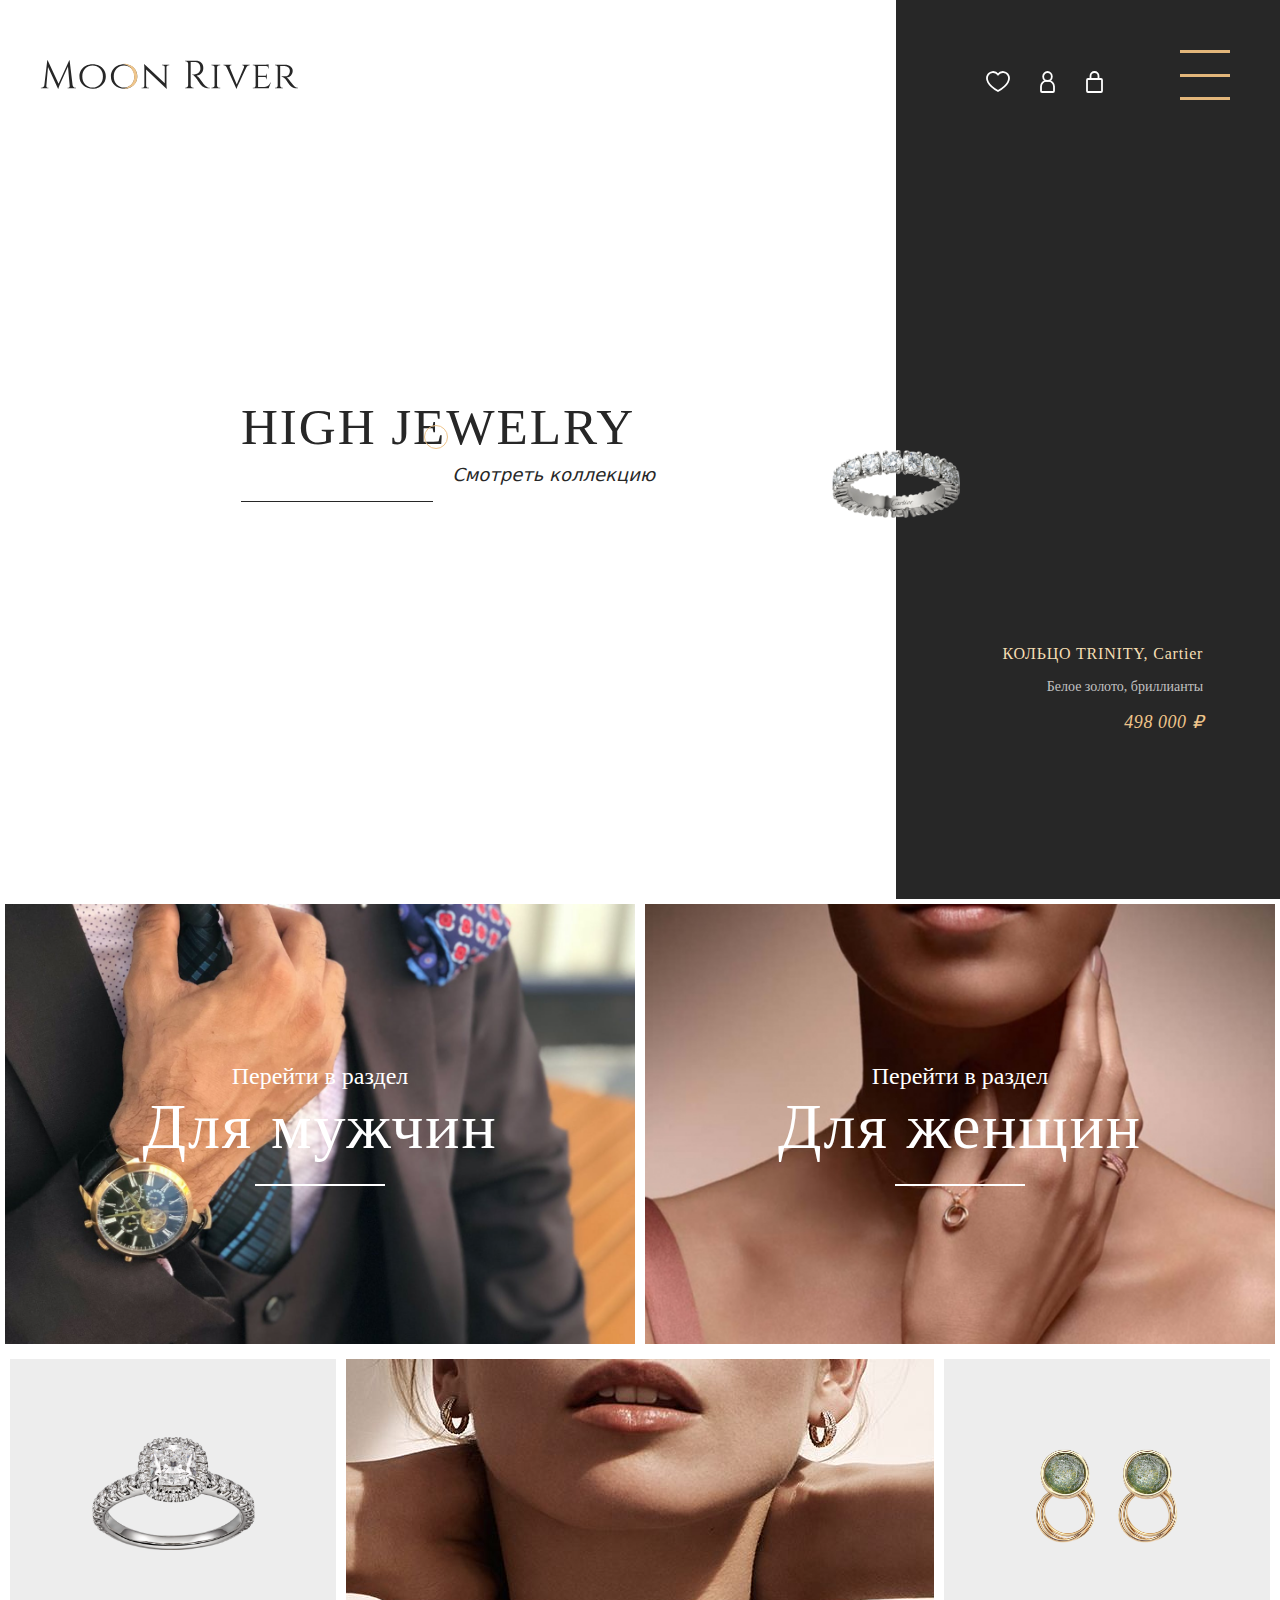
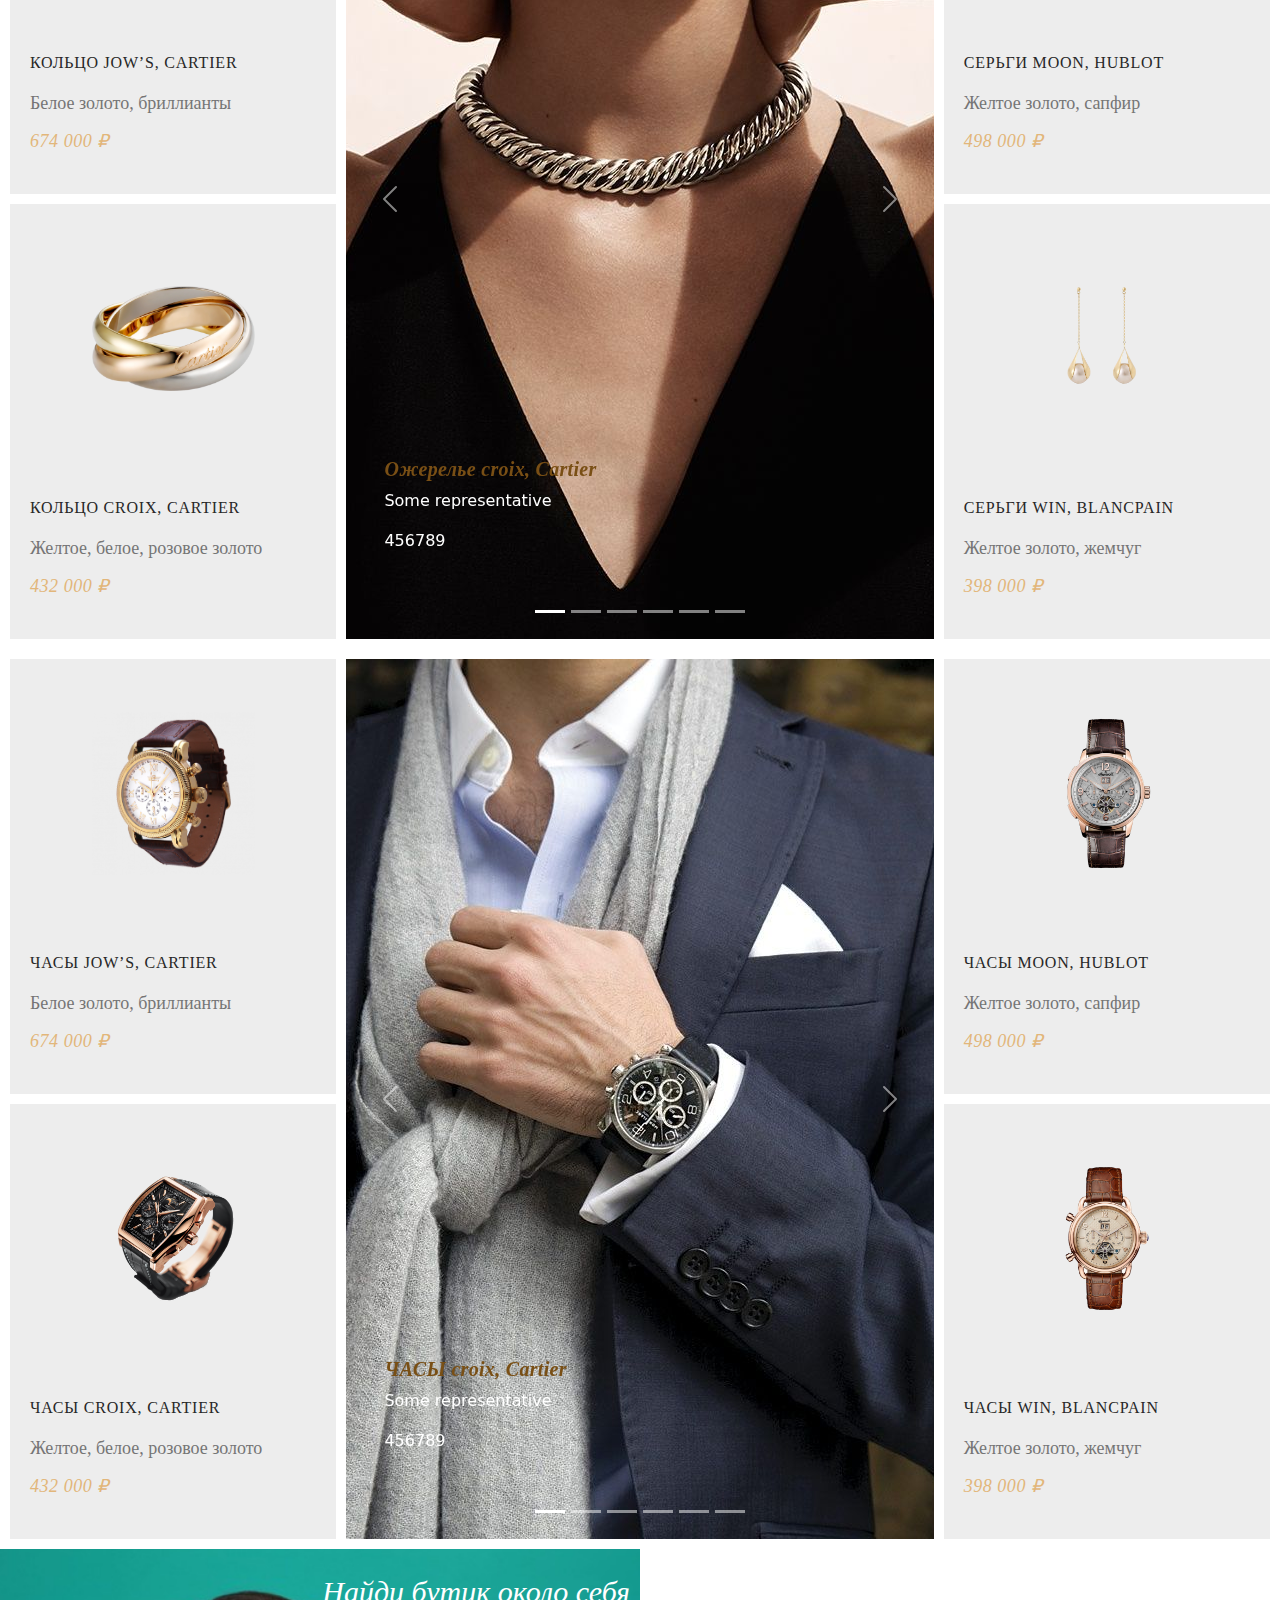
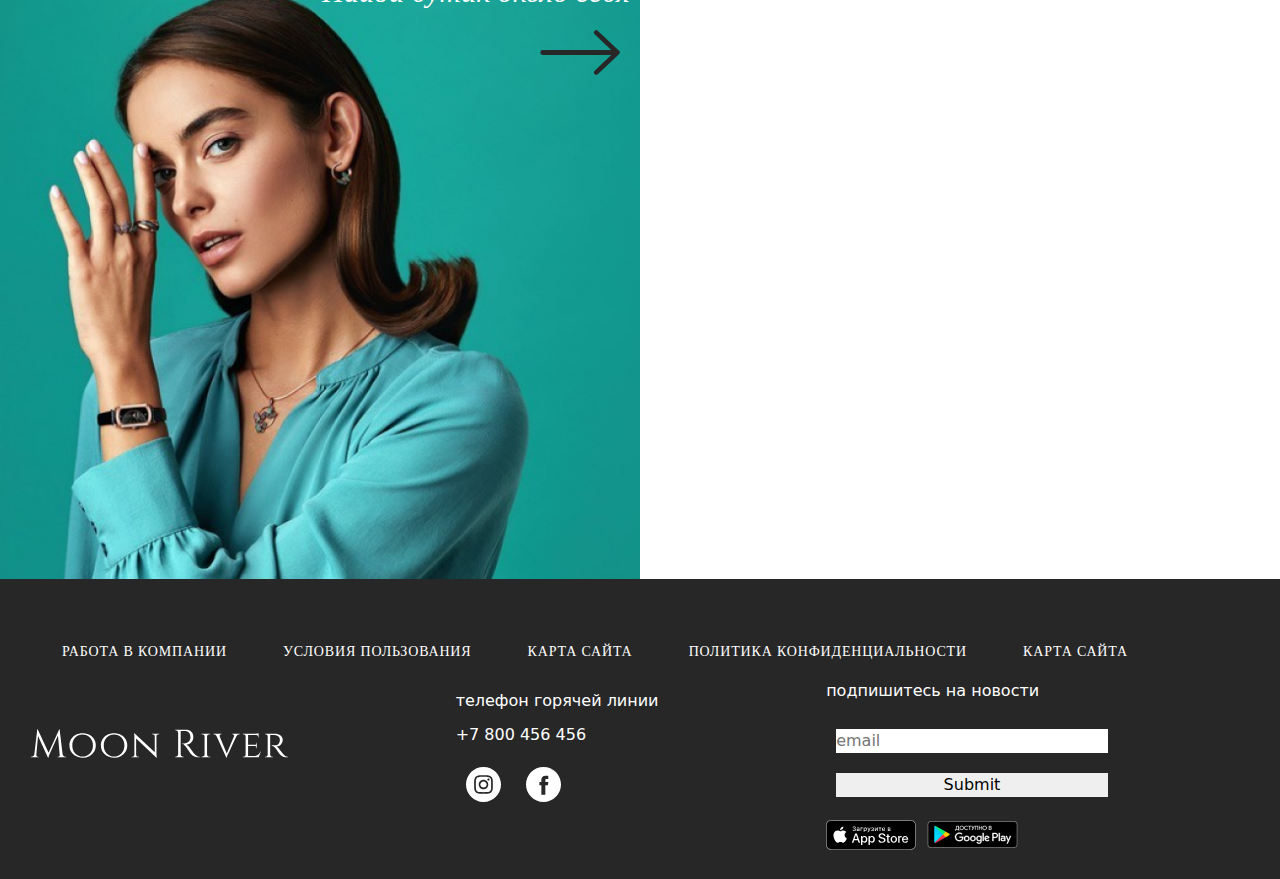
==== index.html @ ff5bde19 "добавил окно регистрации пользователя" ====
﻿<!DOCTYPE html>
<html lang="en">

<head>
    <meta charset="UTF-8">
    <meta http-equiv="X-UA-Compatible" content="IE=edge">
    <meta name="viewport" content="width=device-width, initial-scale=1.0">
    <link rel="stylesheet" href="bootstrap-5.3.2-dist/css/bootstrap.css">
    <link rel="stylesheet" href="css/style.css">
    <link rel="stylesheet" href="css/nav.css">
  
    <title>Главная страница</title>
</head>

<body>

    <!-- ВЫЕЗЖАЮЩИЙ НАВИГАЦИОННЫЙ БЛОК_____________________________________________________ -->
    <label>

        <!-- КНОПКА БУРГЕР МЕНЮ ___________________-->
        <input type="checkbox" id="bg-toggle">
        <div class="burger__button">
            <div class="line1"></div>
            <div class="line2"></div>
            <div class="line3"></div>
        </div>
            

        <!-- _____________________________________________ -->

         <nav class="nav__block">


             <!-- ЛЕВЫЙ НАВИГАЦИОННЫЙ БЛОК _____________________-->
            <div class="nav__left">

                <div class="nav__logo">
                    <svg xmlns="http://www.w3.org/2000/svg" width="258" height="29" viewBox="0 0 258 29" fill="none">
                        <path d="M35.4682 27.7381H36.0939V28.1275H27.6076V27.777H28.1942C28.6374 27.777 29.0155 27.6083 29.3283 27.2708C29.6412 26.9074 29.7715 26.518 29.7194 26.1027L27.9596 6.51646L19.747 24.7009C19.017 26.2844 18.5738 27.6083 18.4174 28.6726H18.0263L8.0148 7.0616L6.33319 26.1027C6.28104 26.518 6.4114 26.9074 6.72426 27.2708C7.03712 27.6083 7.40212 27.777 7.81927 27.777H8.44498V28.1275H0.858154V27.7381H1.48387C2.21388 27.7381 2.83959 27.5174 3.36103 27.0761C3.90853 26.6348 4.23442 26.0378 4.33871 25.285L7.27176 0.325195H7.66284L18.5738 23.8053L29.2501 0.325195H29.6021L32.6133 25.285C32.7437 26.3233 33.2651 27.0502 34.1776 27.4655C34.5687 27.6472 34.9989 27.7381 35.4682 27.7381ZM45.9841 5.77662C47.9916 4.73826 50.1947 4.21907 52.5932 4.21907C55.0181 4.21907 57.2341 4.73826 59.2417 5.77662C61.2492 6.78903 62.8395 8.22977 64.0128 10.0988C65.212 11.9679 65.8117 14.0836 65.8117 16.4458C65.8117 18.8081 65.212 20.9238 64.0128 22.7929C62.8395 24.6619 61.2492 26.1156 59.2417 27.154C57.2341 28.1664 55.1745 28.6726 53.0625 28.6726C50.9507 28.6726 49.0866 28.3741 47.4702 27.777C45.8537 27.18 44.4459 26.3493 43.2466 25.285C42.0734 24.2206 41.1348 22.9227 40.4308 21.3911C39.753 19.8595 39.4141 18.0683 39.4141 16.0175C39.4141 13.9408 40.0007 11.9679 41.1739 10.0988C42.3732 8.22977 43.9766 6.78903 45.9841 5.77662ZM45.2411 24.4283C47.2225 26.4791 49.6732 27.5045 52.5932 27.5045C55.5134 27.5045 57.9641 26.4791 59.9456 24.4283C61.927 22.3516 62.9177 19.6907 62.9177 16.4458C62.9177 13.201 61.927 10.5531 59.9456 8.50234C57.9641 6.4256 55.5134 5.38724 52.5932 5.38724C49.6732 5.38724 47.2225 6.4256 45.2411 8.50234C43.2857 10.5531 42.308 13.201 42.308 16.4458C42.308 19.6907 43.2857 22.3516 45.2411 24.4283ZM77.4429 5.77662C79.4504 4.73826 81.6534 4.21907 84.052 4.21907C86.4767 4.21907 88.6928 4.73826 90.7003 5.77662C92.7078 6.78903 94.2982 8.22977 95.4714 10.0988C96.6707 11.9679 97.2703 14.0836 97.2703 16.4458C97.2703 18.8081 96.6707 20.9238 95.4714 22.7929C94.2982 24.6619 92.7078 26.1156 90.7003 27.154C88.6928 28.1664 86.6331 28.6726 84.5213 28.6726C82.4095 28.6726 80.5454 28.3741 78.929 27.777C77.3125 27.18 75.9047 26.3493 74.7048 25.285C73.5321 24.2206 72.5936 22.9227 71.8896 21.3911C71.2112 19.8595 70.8723 18.0683 70.8723 16.0175C70.8723 13.9408 71.4589 11.9679 72.6327 10.0988C73.8314 8.22977 75.4354 6.78903 77.4429 5.77662ZM76.6998 24.4283C78.6813 26.4791 81.132 27.5045 84.052 27.5045C86.972 27.5045 89.4228 26.4791 91.4042 24.4283C93.3857 22.3516 94.3764 19.6907 94.3764 16.4458C94.3764 13.201 93.3857 10.5531 91.4042 8.50234C89.4228 6.4256 86.972 5.38724 84.052 5.38724C81.132 5.38724 78.6813 6.4256 76.6998 8.50234C74.7445 10.5531 73.7668 13.201 73.7668 16.4458C73.7668 19.6907 74.7445 22.3516 76.6998 24.4283ZM128.616 5.1536C128.042 5.1536 127.547 5.3483 127.13 5.73769C126.713 6.10111 126.491 6.5554 126.465 7.10054V23.6885C126.465 25.1941 126.556 26.6218 126.739 27.9717L126.817 28.6726H126.465L106.129 9.47581V25.7133C106.129 26.2844 106.338 26.7646 106.755 27.154C107.172 27.5434 107.68 27.7381 108.28 27.7381H108.945V28.1275H101.554V27.7381H102.218C102.818 27.7381 103.327 27.5434 103.744 27.154C104.161 26.7646 104.369 26.2844 104.369 25.7133V9.04748C104.369 7.46397 104.278 6.0492 104.096 4.80315L104.017 4.18013L104.448 4.21907L124.744 23.2601V7.10054C124.692 6.5554 124.458 6.10111 124.04 5.73769C123.623 5.3483 123.128 5.1536 122.554 5.1536H121.889V4.76422H129.281V5.1536H128.616ZM153.187 2.07744H150.684V25.285C150.684 25.9599 150.919 26.544 151.388 27.0372C151.883 27.5045 152.483 27.7381 153.187 27.7381H153.656L153.695 28.1275H145.131V27.7381H145.639C146.317 27.7381 146.891 27.5045 147.36 27.0372C147.855 26.5699 148.116 25.9988 148.142 25.3239V3.71287C148.116 3.03793 147.855 2.46683 147.36 1.99956C146.891 1.50634 146.317 1.25973 145.639 1.25973H145.131V0.870339H155.69C158.062 0.870339 159.926 1.5323 161.282 2.85622C162.638 4.15418 163.316 5.8545 163.316 7.95719C163.316 10.0339 162.664 11.8381 161.36 13.3697C160.083 14.8753 158.518 15.6281 156.667 15.6281C157.058 15.8098 157.515 16.1733 158.036 16.7184C158.584 17.2376 159.066 17.7827 159.483 18.3538C161.725 21.5468 163.185 23.5197 163.863 24.2725C164.541 24.9994 165.023 25.5056 165.31 25.7912C165.597 26.0507 165.91 26.3103 166.249 26.5699C166.588 26.8295 166.927 27.0372 167.265 27.193C168.022 27.5564 168.83 27.7381 169.69 27.7381V28.1275H167.539C166.418 28.1275 165.375 27.9328 164.411 27.5434C163.446 27.1281 162.716 26.7127 162.221 26.2974C161.751 25.8561 161.334 25.4407 160.969 25.0513C160.63 24.636 159.666 23.2861 158.075 21.0017C156.485 18.7173 155.559 17.4193 155.299 17.1078C155.038 16.7703 154.764 16.4458 154.477 16.1343C153.643 15.2517 152.809 14.8104 151.974 14.8104V14.421C152.183 14.447 152.457 14.46 152.796 14.46C153.135 14.46 153.552 14.447 154.047 14.421C157.28 14.3432 159.314 12.9933 160.148 10.3714C160.304 9.85222 160.383 9.37197 160.383 8.93067C160.383 8.4634 160.383 8.16487 160.383 8.03507C160.33 6.29581 159.874 4.89401 159.014 3.82969C158.153 2.76536 156.993 2.19426 155.533 2.11638C154.908 2.09042 154.125 2.07744 153.187 2.07744ZM171.938 27.7381C172.642 27.7381 173.255 27.5304 173.776 27.1151C174.298 26.6997 174.558 26.2065 174.558 25.6354V7.2563C174.558 6.6852 174.298 6.19197 173.776 5.77662C173.255 5.36128 172.629 5.1536 171.899 5.1536H171.391V4.76422H180.229V5.1536H179.721C179.017 5.1536 178.404 5.3483 177.883 5.73769C177.387 6.12707 177.113 6.60732 177.061 7.17842V25.6743C177.087 26.2454 177.361 26.7387 177.883 27.154C178.404 27.5434 179.017 27.7381 179.721 27.7381H180.229L180.268 28.1275H171.391V27.7381H171.938ZM209.713 5.1536H209.4C208.827 5.1536 208.266 5.3483 207.719 5.73769C207.171 6.10111 206.702 6.65924 206.311 7.41205C200.627 19.5609 197.668 25.9209 197.434 26.4921C196.99 27.5823 196.756 28.3092 196.73 28.6726H196.378L186.718 7.45099C185.962 5.9194 184.958 5.1536 183.707 5.1536H183.394V4.76422H191.411V5.1536H191.098C190.603 5.1536 190.225 5.33532 189.964 5.69875C189.729 6.03622 189.612 6.34773 189.612 6.63328C189.612 6.91883 189.651 7.21736 189.729 7.52887L196.73 24.5062L203.925 7.60675C204.056 7.26928 204.121 6.95777 204.121 6.67222C204.121 6.36071 203.991 6.03622 203.73 5.69875C203.469 5.33532 203.078 5.1536 202.557 5.1536H202.283V4.76422H209.713V5.1536ZM213.354 27.7381C213.98 27.7381 214.501 27.5434 214.918 27.154C215.362 26.7387 215.596 26.2454 215.622 25.6743V7.17842C215.622 6.60732 215.401 6.12707 214.957 5.73769C214.514 5.3483 213.98 5.1536 213.354 5.1536H212.807V4.76422H224.226C225.295 4.76422 226.233 4.68634 227.042 4.53058C227.85 4.37483 228.371 4.24503 228.606 4.1412V8.58022L228.176 8.54128V7.95719C228.176 7.41205 227.993 6.94479 227.628 6.5554C227.263 6.16601 226.794 5.97132 226.22 5.97132H218.086V15.8618H224.773C225.295 15.8618 225.686 15.706 225.947 15.3945C226.233 15.083 226.377 14.6936 226.377 14.2263V13.7201H226.807V19.1716H226.377V18.6654C226.377 17.9385 226.103 17.4453 225.556 17.1857C225.347 17.1078 225.125 17.0559 224.891 17.0299H218.086V26.9204H224.226C225.425 26.9204 226.429 26.7127 227.237 26.2974C228.071 25.882 228.697 25.3888 229.114 24.8177C229.558 24.2466 230.001 23.4938 230.444 22.5592H230.835L228.684 28.1275H212.807V27.7381H213.354ZM242.259 5.97132H240.187V25.6354C240.213 26.4401 240.578 27.0502 241.282 27.4655C241.621 27.6472 241.999 27.7381 242.416 27.7381H242.924L242.963 28.1275H234.946V27.7381H235.494C236.093 27.7381 236.602 27.5434 237.019 27.154C237.462 26.7387 237.684 26.2454 237.684 25.6743V7.17842C237.684 6.60732 237.462 6.12707 237.019 5.73769C236.602 5.3483 236.093 5.1536 235.494 5.1536H234.946V4.76422H244.762C247.213 4.76422 249.142 5.32234 250.55 6.43858C251.984 7.55483 252.701 9.02152 252.701 10.8387C252.701 12.6558 252.127 14.1744 250.98 15.3945C249.833 16.6146 248.373 17.3155 246.6 17.4972C247.434 17.8606 248.438 18.873 249.611 20.5344C249.585 20.5344 250.029 21.1055 250.941 22.2477C251.88 23.3899 252.623 24.2855 253.17 24.9345C253.744 25.5575 254.213 26.0378 254.578 26.3752C255.543 27.2838 256.651 27.7381 257.902 27.7381V28.1275H256.69C254.63 28.1275 253.014 27.7251 251.841 26.9204C250.954 26.3233 250.146 25.5835 249.416 24.7009C249.26 24.4932 248.595 23.5846 247.421 21.9752C246.274 20.3397 245.662 19.4701 245.583 19.3663C244.176 17.627 242.859 16.7574 241.634 16.7574V16.368C244.684 16.368 246.522 16.2122 247.148 15.9007C248.008 15.4594 248.595 14.9921 248.908 14.4989C249.559 13.4605 249.885 12.3183 249.885 11.0723C249.885 9.48879 249.416 8.26871 248.477 7.41205C247.539 6.5554 246.274 6.08813 244.684 6.01026C243.98 5.9843 243.172 5.97132 242.259 5.97132Z" fill="white"/>
                    </svg>
                    <img src="img/icon/Vector (1).svg" alt="">
                </div>

                <!-- ВЕРХНЯЯ НАВИГАЦИОННАЯ ПАНЕЛЬ В ЛЕВОМ БЛОКЕ-->
                <div class="nav__menu">
                    <ul class="nav__list">
                        <li><a href="2.html" target="_blank" class="nav__link">
                          <span class="l1">ю</span>
                          <span class="l2">в</span>
                          <span class="l3">е</span>
                          <span class="l4">л</span>
                          <span class="l5">и</span>
                          <span class="l6">р</span>
                          <span class="l7">н</span>
                          <span class="l8">ы</span>
                          <span class="l9">е</span>
                          <span class="l10"> </span>
                          <span class="l11">и</span>
                          <span class="l12">з</span>
                          <span class="l13">д</span>
                          <span class="l14">е</span>
                          <span class="l15">л</span>
                          <span class="l16">и</span>
                          <span class="l17">я</span>
                          </a></li>
                        <li><a href="3.html" target="_blank" class="nav__link">
                          <span class="l1">ч</span>
                          <span class="l2">а</span>
                          <span class="l3">с</span>
                          <span class="l4">ы</span>
                        </a></li>
                        <li><a href="4.html" target="_blank" class="nav__link">
                          <span class="l1">a</span>
                          <span class="l2">р</span>
                          <span class="l3">о</span>
                          <span class="l4">м</span>
                          <span class="l5">а</span>
                          <span class="l6">т</span>
                          <span class="l7">ы</span>
                          </a></li>
                        <li><a href="5.html" target="_blank" class="nav__link">
                          <span class="l1">С</span>
                          <span class="l2">в</span>
                          <span class="l3">а</span>
                          <span class="l4">д</span>
                          <span class="l5">е</span>
                          <span class="l6">б</span>
                          <span class="l7">н</span>
                          <span class="l8">ы</span>
                          <span class="l9">е</span>
                          <span class="l10"> </span>
                          <span class="l11">у</span>
                          <span class="l12">к</span>
                          <span class="l13">р</span>
                          <span class="l14">а</span>
                          <span class="l15">ш</span>
                          <span class="l16">е</span>
                          <span class="l17">н</span>
                          <span class="l18">и</span>
                          <span class="l19">я</span>
                          </a></li>
                        <li><a href="6.html" target="_blank" class="nav__link">
                          <span class="l1">и</span>
                          <span class="l2">з</span>
                          <span class="l3">д</span>
                          <span class="l4">е</span>
                          <span class="l5">л</span>
                          <span class="l6">и</span>
                          <span class="l7">я</span>
                          <span class="l8"> </span>
                          <span class="l9">и</span>
                          <span class="l10">з</span>
                          <span class="l11"> </span>
                          <span class="l12">к</span>
                          <span class="l13">о</span>
                          <span class="l14">ж</span>
                          <span class="l15">и</span>
                          
                          </a></li>
                    </ul>
                </div>


                <!-- НИЖНЯЯ НАВИГАЦИОННАЯ ПАНЕЛЬ В ЛЕВОМ БЛОКЕ-->
                


                <div class="kiss__block">
                    <div class="container-fluid text-center ">
                        <div class="row">
                            <div class="col-8">
                                <div class="img-kiss">
                           
                                    <div class="kiss__block2">
        
                                        <p class="p">Новая коллекция by Mercury</p>
        
                                        <p class="kiss-title">JUSTE UN CLOU</p>
        
                                        <div class="lin2">
                                            <a href="2.html">Cмотреть коллекцию</a>
                                            <img src="img/icon/Line (1).svg" alt="" class="linya">
                                        </div>
            
            
                                    </div>
                                </div>

                            </div>
                            <div class="col-4">
                                <div class="right__text">
                                    <div class="centr__text">
                                        <p>телефон горячей линии <br> +7 800 456 456</p>
                                        <a href="http://www.facebook.com" target="_blank"><img src="img/icon/Instagram.svg" alt=""></a>
                                       <a href="http://www.facebook.com" target="_blank"><img src="img/icon/Facebook.svg" alt=""></a>
                                   </div>
                                    <p>подпишитесь на новости</p>
                                    <img src="img/icon/apple-store-badge 1.svg" alt="">
                                    <img src="img/icon/ru_badge_web_generic 1.png" alt="">
                                </div>

                            </div>
                        </div>
                    </div>
                 
                  
                   
                    
                  


                </div>

                    
                        
    
                        

            </div>
            <div class="nav__right">
                <p>HIGH JEWELRY</p>
                <div class="collection__line"></div>
            </div>
         </nav>
    </label>



    <!-- Общий блок  ____________________________________________________________________-->
    <div class="wrapper">
        
        <!-- ПЕРВЫЙ БЛОК__________________________________________________ -->
        <header class="header">

            <!-- логотип в верхнем левом углу______________________________________ -->
            <div class="header__logo">
                <svg xmlns="http://www.w3.org/2000/svg"  viewBox="0 0 258 29" fill="none">
                    <path
                        d="M35.4682 27.7381H36.0939V28.1275H27.6076V27.777H28.1942C28.6374 27.777 29.0155 27.6083 29.3283 27.2708C29.6412 26.9074 29.7715 26.518 29.7194 26.1027L27.9596 6.51646L19.747 24.7009C19.017 26.2844 18.5738 27.6083 18.4174 28.6726H18.0263L8.0148 7.0616L6.33319 26.1027C6.28104 26.518 6.4114 26.9074 6.72426 27.2708C7.03712 27.6083 7.40212 27.777 7.81927 27.777H8.44498V28.1275H0.858154V27.7381H1.48387C2.21388 27.7381 2.83959 27.5174 3.36103 27.0761C3.90853 26.6348 4.23442 26.0378 4.33871 25.285L7.27176 0.325195H7.66284L18.5738 23.8053L29.2501 0.325195H29.6021L32.6133 25.285C32.7437 26.3233 33.2651 27.0502 34.1776 27.4655C34.5687 27.6472 34.9989 27.7381 35.4682 27.7381ZM45.9841 5.77662C47.9916 4.73826 50.1947 4.21907 52.5932 4.21907C55.0181 4.21907 57.2341 4.73826 59.2417 5.77662C61.2492 6.78903 62.8395 8.22977 64.0128 10.0988C65.212 11.9679 65.8117 14.0836 65.8117 16.4458C65.8117 18.8081 65.212 20.9238 64.0128 22.7929C62.8395 24.6619 61.2492 26.1156 59.2417 27.154C57.2341 28.1664 55.1745 28.6726 53.0625 28.6726C50.9507 28.6726 49.0866 28.3741 47.4702 27.777C45.8537 27.18 44.4459 26.3493 43.2466 25.285C42.0734 24.2206 41.1348 22.9227 40.4308 21.3911C39.753 19.8595 39.4141 18.0683 39.4141 16.0175C39.4141 13.9408 40.0007 11.9679 41.1739 10.0988C42.3732 8.22977 43.9766 6.78903 45.9841 5.77662ZM45.2411 24.4283C47.2225 26.4791 49.6732 27.5045 52.5932 27.5045C55.5134 27.5045 57.9641 26.4791 59.9456 24.4283C61.927 22.3516 62.9177 19.6907 62.9177 16.4458C62.9177 13.201 61.927 10.5531 59.9456 8.50234C57.9641 6.4256 55.5134 5.38724 52.5932 5.38724C49.6732 5.38724 47.2225 6.4256 45.2411 8.50234C43.2857 10.5531 42.308 13.201 42.308 16.4458C42.308 19.6907 43.2857 22.3516 45.2411 24.4283ZM77.4429 5.77662C79.4504 4.73826 81.6534 4.21907 84.052 4.21907C86.4767 4.21907 88.6928 4.73826 90.7003 5.77662C92.7078 6.78903 94.2982 8.22977 95.4714 10.0988C96.6707 11.9679 97.2703 14.0836 97.2703 16.4458C97.2703 18.8081 96.6707 20.9238 95.4714 22.7929C94.2982 24.6619 92.7078 26.1156 90.7003 27.154C88.6928 28.1664 86.6331 28.6726 84.5213 28.6726C82.4095 28.6726 80.5454 28.3741 78.929 27.777C77.3125 27.18 75.9047 26.3493 74.7048 25.285C73.5321 24.2206 72.5936 22.9227 71.8896 21.3911C71.2112 19.8595 70.8723 18.0683 70.8723 16.0175C70.8723 13.9408 71.4589 11.9679 72.6327 10.0988C73.8314 8.22977 75.4354 6.78903 77.4429 5.77662ZM76.6998 24.4283C78.6813 26.4791 81.132 27.5045 84.052 27.5045C86.972 27.5045 89.4228 26.4791 91.4042 24.4283C93.3857 22.3516 94.3764 19.6907 94.3764 16.4458C94.3764 13.201 93.3857 10.5531 91.4042 8.50234C89.4228 6.4256 86.972 5.38724 84.052 5.38724C81.132 5.38724 78.6813 6.4256 76.6998 8.50234C74.7445 10.5531 73.7668 13.201 73.7668 16.4458C73.7668 19.6907 74.7445 22.3516 76.6998 24.4283ZM128.616 5.1536C128.042 5.1536 127.547 5.3483 127.13 5.73769C126.713 6.10111 126.491 6.5554 126.465 7.10054V23.6885C126.465 25.1941 126.556 26.6218 126.739 27.9717L126.817 28.6726H126.465L106.129 9.47581V25.7133C106.129 26.2844 106.338 26.7646 106.755 27.154C107.172 27.5434 107.68 27.7381 108.28 27.7381H108.945V28.1275H101.554V27.7381H102.218C102.818 27.7381 103.327 27.5434 103.744 27.154C104.161 26.7646 104.369 26.2844 104.369 25.7133V9.04748C104.369 7.46397 104.278 6.0492 104.096 4.80315L104.017 4.18013L104.448 4.21907L124.744 23.2601V7.10054C124.692 6.5554 124.458 6.10111 124.04 5.73769C123.623 5.3483 123.128 5.1536 122.554 5.1536H121.889V4.76422H129.281V5.1536H128.616ZM153.187 2.07744H150.684V25.285C150.684 25.9599 150.919 26.544 151.388 27.0372C151.883 27.5045 152.483 27.7381 153.187 27.7381H153.656L153.695 28.1275H145.131V27.7381H145.639C146.317 27.7381 146.891 27.5045 147.36 27.0372C147.855 26.5699 148.116 25.9988 148.142 25.3239V3.71287C148.116 3.03793 147.855 2.46683 147.36 1.99956C146.891 1.50634 146.317 1.25973 145.639 1.25973H145.131V0.870339H155.69C158.062 0.870339 159.926 1.5323 161.282 2.85622C162.638 4.15418 163.316 5.8545 163.316 7.95719C163.316 10.0339 162.664 11.8381 161.36 13.3697C160.083 14.8753 158.518 15.6281 156.667 15.6281C157.058 15.8098 157.515 16.1733 158.036 16.7184C158.584 17.2376 159.066 17.7827 159.483 18.3538C161.725 21.5468 163.185 23.5197 163.863 24.2725C164.541 24.9994 165.023 25.5056 165.31 25.7912C165.597 26.0507 165.91 26.3103 166.249 26.5699C166.588 26.8295 166.927 27.0372 167.265 27.193C168.022 27.5564 168.83 27.7381 169.69 27.7381V28.1275H167.539C166.418 28.1275 165.375 27.9328 164.411 27.5434C163.446 27.1281 162.716 26.7127 162.221 26.2974C161.751 25.8561 161.334 25.4407 160.969 25.0513C160.63 24.636 159.666 23.2861 158.075 21.0017C156.485 18.7173 155.559 17.4193 155.299 17.1078C155.038 16.7703 154.764 16.4458 154.477 16.1343C153.643 15.2517 152.809 14.8104 151.974 14.8104V14.421C152.183 14.447 152.457 14.46 152.796 14.46C153.135 14.46 153.552 14.447 154.047 14.421C157.28 14.3432 159.314 12.9933 160.148 10.3714C160.304 9.85222 160.383 9.37197 160.383 8.93067C160.383 8.4634 160.383 8.16487 160.383 8.03507C160.33 6.29581 159.874 4.89401 159.014 3.82969C158.153 2.76536 156.993 2.19426 155.533 2.11638C154.908 2.09042 154.125 2.07744 153.187 2.07744ZM171.938 27.7381C172.642 27.7381 173.255 27.5304 173.776 27.1151C174.298 26.6997 174.558 26.2065 174.558 25.6354V7.2563C174.558 6.6852 174.298 6.19197 173.776 5.77662C173.255 5.36128 172.629 5.1536 171.899 5.1536H171.391V4.76422H180.229V5.1536H179.721C179.017 5.1536 178.404 5.3483 177.883 5.73769C177.387 6.12707 177.113 6.60732 177.061 7.17842V25.6743C177.087 26.2454 177.361 26.7387 177.883 27.154C178.404 27.5434 179.017 27.7381 179.721 27.7381H180.229L180.268 28.1275H171.391V27.7381H171.938ZM209.713 5.1536H209.4C208.827 5.1536 208.266 5.3483 207.719 5.73769C207.171 6.10111 206.702 6.65924 206.311 7.41205C200.627 19.5609 197.668 25.9209 197.434 26.4921C196.99 27.5823 196.756 28.3092 196.73 28.6726H196.378L186.718 7.45099C185.962 5.9194 184.958 5.1536 183.707 5.1536H183.394V4.76422H191.411V5.1536H191.098C190.603 5.1536 190.225 5.33532 189.964 5.69875C189.729 6.03622 189.612 6.34773 189.612 6.63328C189.612 6.91883 189.651 7.21736 189.729 7.52887L196.73 24.5062L203.925 7.60675C204.056 7.26928 204.121 6.95777 204.121 6.67222C204.121 6.36071 203.991 6.03622 203.73 5.69875C203.469 5.33532 203.078 5.1536 202.557 5.1536H202.283V4.76422H209.713V5.1536ZM213.354 27.7381C213.98 27.7381 214.501 27.5434 214.918 27.154C215.362 26.7387 215.596 26.2454 215.622 25.6743V7.17842C215.622 6.60732 215.401 6.12707 214.957 5.73769C214.514 5.3483 213.98 5.1536 213.354 5.1536H212.807V4.76422H224.226C225.295 4.76422 226.233 4.68634 227.042 4.53058C227.85 4.37483 228.371 4.24503 228.606 4.1412V8.58022L228.176 8.54128V7.95719C228.176 7.41205 227.993 6.94479 227.628 6.5554C227.263 6.16601 226.794 5.97132 226.22 5.97132H218.086V15.8618H224.773C225.295 15.8618 225.686 15.706 225.947 15.3945C226.233 15.083 226.377 14.6936 226.377 14.2263V13.7201H226.807V19.1716H226.377V18.6654C226.377 17.9385 226.103 17.4453 225.556 17.1857C225.347 17.1078 225.125 17.0559 224.891 17.0299H218.086V26.9204H224.226C225.425 26.9204 226.429 26.7127 227.237 26.2974C228.071 25.882 228.697 25.3888 229.114 24.8177C229.558 24.2466 230.001 23.4938 230.444 22.5592H230.835L228.684 28.1275H212.807V27.7381H213.354ZM242.259 5.97132H240.187V25.6354C240.213 26.4401 240.578 27.0502 241.282 27.4655C241.621 27.6472 241.999 27.7381 242.416 27.7381H242.924L242.963 28.1275H234.946V27.7381H235.494C236.093 27.7381 236.602 27.5434 237.019 27.154C237.462 26.7387 237.684 26.2454 237.684 25.6743V7.17842C237.684 6.60732 237.462 6.12707 237.019 5.73769C236.602 5.3483 236.093 5.1536 235.494 5.1536H234.946V4.76422H244.762C247.213 4.76422 249.142 5.32234 250.55 6.43858C251.984 7.55483 252.701 9.02152 252.701 10.8387C252.701 12.6558 252.127 14.1744 250.98 15.3945C249.833 16.6146 248.373 17.3155 246.6 17.4972C247.434 17.8606 248.438 18.873 249.611 20.5344C249.585 20.5344 250.029 21.1055 250.941 22.2477C251.88 23.3899 252.623 24.2855 253.17 24.9345C253.744 25.5575 254.213 26.0378 254.578 26.3752C255.543 27.2838 256.651 27.7381 257.902 27.7381V28.1275H256.69C254.63 28.1275 253.014 27.7251 251.841 26.9204C250.954 26.3233 250.146 25.5835 249.416 24.7009C249.26 24.4932 248.595 23.5846 247.421 21.9752C246.274 20.3397 245.662 19.4701 245.583 19.3663C244.176 17.627 242.859 16.7574 241.634 16.7574V16.368C244.684 16.368 246.522 16.2122 247.148 15.9007C248.008 15.4594 248.595 14.9921 248.908 14.4989C249.559 13.4605 249.885 12.3183 249.885 11.0723C249.885 9.48879 249.416 8.26871 248.477 7.41205C247.539 6.5554 246.274 6.08813 244.684 6.01026C243.98 5.9843 243.172 5.97132 242.259 5.97132Z"
                        fill="#272727" />
                </svg>

                <img src="img/icon/Vector (1).svg" alt="" class="vector">
            </div>
            <!-- _________________________________________________________________________ -->

             
             <!-- ЛЕВАЯ ЧАСТЬ ПЕРВОГО БЛОКА -->
            <div class="header__left">
                
                <video src="video/4K_3.mp4" type="video/mp4" autoplay muted loop></video>
               

                
                <!-- ЗАГОЛОВОК ГЛАВНОЙ СТРАНИЦЫ_______________________ -->
                <a href="#woman" class="header__title">
                    <h1>HIGH JEWELRY</h1>
                    <p class="collection">Смотреть коллекцию</p>
                    <!-- линия под заголовком -->
                    <div class="collection__line"></div>
                </a>
                <div class="follow-cursor"></div> 
                <!-- ___________________________________________________________ -->



            </div>
            <!-- ______________________________________________________________________ -->



           <!-- ПРАВАЯ ЧАСТЬ ПЕРВОГО БЛОКА _______________________________________________-->
            <div class="header__right">
              <div class="like-my">
                <p>Регистрация пользователя:</p>
                <form action="">
                  <input type="text" placeholder="ваше имя">
                  <br>
                  <input type="email" placeholder="ваш email">
                  <br>
                  <input type="submit">
                </form>
                <button>закрыть</button>
              </div> 
              <!-- иконки в правом верхнем углу -->
                <div class="header__menu">
                    <a href="#" class="link1"><img src="img/icon/Vector (2).svg" alt=""></a>
                    <a href="#" class="link-center"><img src="img/icon/Vector (3).svg" alt=""></a>
                    <a href="#" class="link2"><img src="img/icon/Rectangle.svg" alt=""></a>
                    
                </div>
                <a href="2.html" target="_blank" class="tifany">
                    
               <!-- КАРТИНКА С АНИМАЦИЕЙ В ВЕРХНЕМ БЛОКЕ ________________________ -->
                    <div class="header__image">
                        <img src="img/goods/1473137 1.png" alt="">
                    </div>
                    <p class="p1">КОЛЬЦО TRINITY, Cartier</p>
                    <p class="p2">Белое золото, бриллианты</p>
                    <p class="p3">498 000 ₽</p>
                </a>
            </div>
            <!-- _________________________________________________________________________ -->


        </header>



      <!-- БЛОК ДЛЯ МУЖЧИН ДЛЯ ЖЕНЩИН -->

        <div class="man">
            <div class="man__foto">
                <a href="3.html" class="a1">Перейти в раздел</a>
                <a href="3.html" class="a2">Для мужчин</a>
                <div class="line"></div>
            </div>
        </div>
        <div class="mobile-slider">
            <div class="container-fluid">
                <div class="row">
                    <div class="col-12">
                        <a href="#" class="sell__bigblock">
                            <div id="carouselExampleCaptions1" class="carousel slide">
                                <div class="carousel-indicators">
                                  <button type="button" data-bs-target="#carouselExampleCaptions1" data-bs-slide-to="0" class="active" aria-current="true" aria-label="Slide 1"></button>
                                  <button type="button" data-bs-target="#carouselExampleCaptions1" data-bs-slide-to="1" aria-label="Slide 2"></button>
                                  <button type="button" data-bs-target="#carouselExampleCaptions1" data-bs-slide-to="2" aria-label="Slide 3"></button>
                                  <button type="button" data-bs-target="#carouselExampleCaptions1" data-bs-slide-to="3" aria-label="Slide 4"></button>
                                  <button type="button" data-bs-target="#carouselExampleCaptions1" data-bs-slide-to="4" aria-label="Slide 5"></button>
                                  <button type="button" data-bs-target="#carouselExampleCaptions1" data-bs-slide-to="5" aria-label="Slide 6"></button>
                                </div>
                                <div class="carousel-inner">
                                  <div class="carousel-item active">
                                    <img src="img/galeriwoman/man3.jpg" class="d-block w-100 image-1" alt="...">
                                    <div class="carousel-caption d-none d-md-block">
                                      <h5>ЧАСЫ croix, Cartier</h5>
                                      <p>Some representative </p>
                                      <p>456789</p>
                                    </div>
                                  </div>
                                  <div class="carousel-item">
                                    <img src="img/galeriwoman/man6.jpg" class="d-block w-100 image-1" alt="...">
                                    <div class="carousel-caption d-none d-md-block">
                                      <h5>ЧАСЫ croix, Cartier</h5>
                                      <p>Some representative </p>
                                      <p>456789</p>
                                    </div>
                                  </div>
                                  <div class="carousel-item">
                                    <img src="img/galeriwoman/man5.jpg" class="d-block w-100 image-1" alt="...">
                                    <div class="carousel-caption d-none d-md-block">
                                      <h5>ЧАСЫ croix, Cartier</h5>
                                      <p>Some representative </p>
                                      <p>456789</p>
                                    </div>
                                  </div>
                                  <div class="carousel-item">
                                    <img src="img/galeriwoman/man3.jpg" class="d-block w-100 image-1" alt="...">
                                    <div class="carousel-caption d-none d-md-block">
                                        <h5>ЧАСЫ croix, Cartier</h5>
                                        <p>Some representative </p>
                                        <p>456789</p>
                                    </div>
                                  </div>
                                  <div class="carousel-item">
                                    <img src="img/galeriwoman/man2.jpg" class="d-block w-100 image-1" alt="...">
                                    <div class="carousel-caption d-none d-md-block">
                                      <h5>ЧАСЫ croix, Cartier</h5>
                                      <p>Some representative </p>
                                      <p>456789</p>
                                    </div>
                                  </div>
                                  <div class="carousel-item">
                                    <img src="img/galeriwoman/man1.jpg" class="d-block w-100 image-1" alt="...">
                                    <div class="carousel-caption d-none d-md-block">
                                      <h5>ЧАСЫ croix, Cartier</h5>
                                      <p>Some representative </p>
                                      <p>456789</p>
                                    </div>
                                  </div>
                                </div>
                                <button class="carousel-control-prev" type="button" data-bs-target="#carouselExampleCaptions1" data-bs-slide="prev">
                                  <span class="carousel-control-prev-icon" aria-hidden="true"></span>
                                  <span class="visually-hidden">Previous</span>
                                </button>
                                <button class="carousel-control-next" type="button" data-bs-target="#carouselExampleCaptions1" data-bs-slide="next">
                                  <span class="carousel-control-next-icon" aria-hidden="true"></span>
                                  <span class="visually-hidden">Next</span>
                                </button>
                            </div>
                        </a>
                    </div>
                </div>
            </div>
        </div>
        <div class="woman">
            <div class="woman__foto">
                <a href="2.html" class="a1">Перейти в раздел</a>
                <a href="2.html" class="a2">Для женщин</a>
                <div class="line"></div>
            </div>
        </div>
        <div class="mobile-slider">
            <a href="#" class="sell__bigblock">
                <div id="carouselExampleCaptions" class="carousel slide">
                    <div class="carousel-indicators">
                      <button type="button" data-bs-target="#carouselExampleCaptions" data-bs-slide-to="0" class="active" aria-current="true" aria-label="Slide 1"></button>
                      <button type="button" data-bs-target="#carouselExampleCaptions" data-bs-slide-to="1" aria-label="Slide 2"></button>
                      <button type="button" data-bs-target="#carouselExampleCaptions" data-bs-slide-to="2" aria-label="Slide 3"></button>
                      <button type="button" data-bs-target="#carouselExampleCaptions" data-bs-slide-to="3" aria-label="Slide 4"></button>
                      <button type="button" data-bs-target="#carouselExampleCaptions" data-bs-slide-to="4" aria-label="Slide 5"></button>
                      <button type="button" data-bs-target="#carouselExampleCaptions" data-bs-slide-to="5" aria-label="Slide 6"></button>
                    </div>
                    <div class="carousel-inner">
                      <div class="carousel-item active">
                        <img src="img/galeriwoman/best3.jpg" class="d-block w-100 image-1" alt="...">
                        <div class="carousel-caption d-none d-md-block">
                          <h5>Ожерелье croix, Cartier</h5>
                          <p>Some representative </p>
                          <p>456789</p>
                        </div>
                      </div>
                      <div class="carousel-item">
                        <img src="img/galeriwoman/best1.jpg" class="d-block w-100 image-1" alt="...">
                        <div class="carousel-caption d-none d-md-block">
                          <h5>First slide label</h5>
                          <p>Some representative </p>
                          <p>456789</p>
                        </div>
                      </div>
                      <div class="carousel-item">
                        <img src="img/galeriwoman/best3.jpg" class="d-block w-100 image-1" alt="...">
                        <div class="carousel-caption d-none d-md-block">
                          <h5>First slide label</h5>
                          <p>Some representative </p>
                          <p>456789</p>
                        </div>
                      </div>
                      <div class="carousel-item">
                        <img src="img/galeriwoman/best4.jpg" class="d-block w-100 image-1" alt="...">
                        <div class="carousel-caption d-none d-md-block">
                            <h5>First slide label</h5>
                            <p>Some representative </p>
                            <p>456789</p>
                        </div>
                      </div>
                      <div class="carousel-item">
                        <img src="img/galeriwoman/best5.jpg" class="d-block w-100 image-1" alt="...">
                        <div class="carousel-caption d-none d-md-block">
                          <h5>First slide label</h5>
                          <p>Some representative </p>
                          <p>456789</p>
                        </div>
                      </div>
                      <div class="carousel-item">
                        <img src="img/galeriwoman/best6.jpg" class="d-block w-100 image-1" alt="...">
                        <div class="carousel-caption d-none d-md-block">
                          <h5>Second slide label</h5>
                          <p>Some representative </p>
                          <p>456789</p>
                        </div>
                      </div>
                    </div>
                    <button class="carousel-control-prev" type="button" data-bs-target="#carouselExampleCaptions" data-bs-slide="prev">
                      <span class="carousel-control-prev-icon" aria-hidden="true"></span>
                      <span class="visually-hidden">Previous</span>
                    </button>
                    <button class="carousel-control-next" type="button" data-bs-target="#carouselExampleCaptions" data-bs-slide="next">
                      <span class="carousel-control-next-icon" aria-hidden="true"></span>
                      <span class="visually-hidden">Next</span>
                    </button>
                </div>
            </a>
        </div>







      



        <!-- Карточки товаров для женщин_________________________________________________ -->
        <div class="sell" id="woman">
            <!-- Карточка 1_______________________________ -->
            <a href="2.html" class="sell__block1">
                <div class="sell__image">
                    <img src="img/goods/1521765 1.png" alt="">
                </div>

                <div class="tifany">
                    <p class="p1">КОЛЬЦО jow’s, Cartier</p>
                    <p class="p2">Белое золото, бриллианты</p>
                    <p class="p3">674 000 ₽</p>
                </div>
            </a>
            <!-- Карточка 2 _______________________________-->
            <a href="2.html" class="sell__block2">
                <div class="sell__image">
                    <img src="img/goods/589965 1.png" alt="">
                </div>

                <div class="tifany">
                    <p class="p1">КОЛЬЦО croix, Cartier</p>
                    <p class="p2">Желтое, белое, розовое золото</p>
                    <p class="p3">432 000 ₽</p>
                </div>
            </a>
            <!-- Центральная карточка ______________________-->
            <a href="#" class="sell__bigblock">
                <div id="carouselExampleCaptions" class="carousel slide">
                    <div class="carousel-indicators">
                      <button type="button" data-bs-target="#carouselExampleCaptions" data-bs-slide-to="0" class="active" aria-current="true" aria-label="Slide 1"></button>
                      <button type="button" data-bs-target="#carouselExampleCaptions" data-bs-slide-to="1" aria-label="Slide 2"></button>
                      <button type="button" data-bs-target="#carouselExampleCaptions" data-bs-slide-to="2" aria-label="Slide 3"></button>
                      <button type="button" data-bs-target="#carouselExampleCaptions" data-bs-slide-to="3" aria-label="Slide 4"></button>
                      <button type="button" data-bs-target="#carouselExampleCaptions" data-bs-slide-to="4" aria-label="Slide 5"></button>
                      <button type="button" data-bs-target="#carouselExampleCaptions" data-bs-slide-to="5" aria-label="Slide 6"></button>
                    </div>
                    <div class="carousel-inner">
                      <div class="carousel-item active">
                        <img src="img/galeriwoman/best3.jpg" class="d-block w-100 image-1" alt="...">
                        <div class="carousel-caption d-none d-md-block">
                          <h5>Ожерелье croix, Cartier</h5>
                          <p>Some representative </p>
                          <p>456789</p>
                        </div>
                      </div>
                      <div class="carousel-item">
                        <img src="img/galeriwoman/best1.jpg" class="d-block w-100 image-1" alt="...">
                        <div class="carousel-caption d-none d-md-block">
                          <h5>First slide label</h5>
                          <p>Some representative </p>
                          <p>456789</p>
                        </div>
                      </div>
                      <div class="carousel-item">
                        <img src="img/galeriwoman/best3.jpg" class="d-block w-100 image-1" alt="...">
                        <div class="carousel-caption d-none d-md-block">
                          <h5>First slide label</h5>
                          <p>Some representative </p>
                          <p>456789</p>
                        </div>
                      </div>
                      <div class="carousel-item">
                        <img src="img/galeriwoman/best4.jpg" class="d-block w-100 image-1" alt="...">
                        <div class="carousel-caption d-none d-md-block">
                            <h5>First slide label</h5>
                            <p>Some representative </p>
                            <p>456789</p>
                        </div>
                      </div>
                      <div class="carousel-item">
                        <img src="img/galeriwoman/best5.jpg" class="d-block w-100 image-1" alt="...">
                        <div class="carousel-caption d-none d-md-block">
                          <h5>First slide label</h5>
                          <p>Some representative </p>
                          <p>456789</p>
                        </div>
                      </div>
                      <div class="carousel-item">
                        <img src="img/galeriwoman/best6.jpg" class="d-block w-100 image-1" alt="...">
                        <div class="carousel-caption d-none d-md-block">
                          <h5>Second slide label</h5>
                          <p>Some representative </p>
                          <p>456789</p>
                        </div>
                      </div>
                    </div>
                    <button class="carousel-control-prev" type="button" data-bs-target="#carouselExampleCaptions" data-bs-slide="prev">
                      <span class="carousel-control-prev-icon" aria-hidden="true"></span>
                      <span class="visually-hidden">Previous</span>
                    </button>
                    <button class="carousel-control-next" type="button" data-bs-target="#carouselExampleCaptions" data-bs-slide="next">
                      <span class="carousel-control-next-icon" aria-hidden="true"></span>
                      <span class="visually-hidden">Next</span>
                    </button>
                </div>
            </a>

            <!-- Карточка 3 ________________________________-->
            <a href="2.html" class="sell__block3">
                <div class="sell__image1">
                    <img src="img/goods/CHIMERA-925 1.png" alt="">
                </div>

                <div class="tifany">
                    <p class="p1">Серьги moon, HUBLOT</p>
                    <p class="p2">Желтое золото, сапфир</p>
                    <p class="p3">498 000 ₽</p>
                </div>
            </a>
            <!-- Карточка 4 ________________________________-->
            <a href="2.html" class="sell__block4">
                <div class="sell__image1">
                    <img src="img/goods/CHIMERA 1.png" alt="">
                </div>

                <div class="tifany">
                    <p class="p1">серьги win, BLANCPAIN</p>
                    <p class="p2">Желтое золото, жемчуг</p>
                    <p class="p3">398 000 ₽</p>
                </div>
            </a>
        </div>


        <!-- КАРТОЧКИ ТОВАРОВ ДЛЯ МУЖЧИН________________________________________________________ -->

        <div class="slider" id="man">

             <!-- Карточка 1 _________________________________________-->
             <a href="3.html" class="sell__block1">
                <div class="sell__image">
                    <img src="img/r12.jpg" alt="">
                </div>

                <div class="tifany">
                    <p class="p1">ЧАСЫ jow’s, Cartier</p>
                    <p class="p2">Белое золото, бриллианты</p>
                    <p class="p3">674 000 ₽</p>
                </div>
            </a>
            <!-- Карточка 2 ________________________________________ -->
            <a href="3.html" class="sell__block2">
                <div class="sell__image">
                    <img src="img/r7.png" alt="">
                </div>

                <div class="tifany">
                    <p class="p1">ЧАСЫ croix, Cartier</p>
                    <p class="p2">Желтое, белое, розовое золото</p>
                    <p class="p3">432 000 ₽</p>
                </div>
            </a>
            <!-- Центральная карточка _______________________________-->
            <a href="#" class="sell__bigblock">
                <div id="carouselExampleCaptions1" class="carousel slide">
                    <div class="carousel-indicators">
                      <button type="button" data-bs-target="#carouselExampleCaptions1" data-bs-slide-to="0" class="active" aria-current="true" aria-label="Slide 1"></button>
                      <button type="button" data-bs-target="#carouselExampleCaptions1" data-bs-slide-to="1" aria-label="Slide 2"></button>
                      <button type="button" data-bs-target="#carouselExampleCaptions1" data-bs-slide-to="2" aria-label="Slide 3"></button>
                      <button type="button" data-bs-target="#carouselExampleCaptions1" data-bs-slide-to="3" aria-label="Slide 4"></button>
                      <button type="button" data-bs-target="#carouselExampleCaptions1" data-bs-slide-to="4" aria-label="Slide 5"></button>
                      <button type="button" data-bs-target="#carouselExampleCaptions1" data-bs-slide-to="5" aria-label="Slide 6"></button>
                    </div>
                    <div class="carousel-inner">
                      <div class="carousel-item active">
                        <img src="img/galeriwoman/man3.jpg" class="d-block w-100 image-1" alt="...">
                        <div class="carousel-caption d-none d-md-block">
                          <h5>ЧАСЫ croix, Cartier</h5>
                          <p>Some representative </p>
                          <p>456789</p>
                        </div>
                      </div>
                      <div class="carousel-item">
                        <img src="img/galeriwoman/man6.jpg" class="d-block w-100 image-1" alt="...">
                        <div class="carousel-caption d-none d-md-block">
                          <h5>ЧАСЫ croix, Cartier</h5>
                          <p>Some representative </p>
                          <p>456789</p>
                        </div>
                      </div>
                      <div class="carousel-item">
                        <img src="img/galeriwoman/man5.jpg" class="d-block w-100 image-1" alt="...">
                        <div class="carousel-caption d-none d-md-block">
                          <h5>ЧАСЫ croix, Cartier</h5>
                          <p>Some representative </p>
                          <p>456789</p>
                        </div>
                      </div>
                      <div class="carousel-item">
                        <img src="img/galeriwoman/man3.jpg" class="d-block w-100 image-1" alt="...">
                        <div class="carousel-caption d-none d-md-block">
                            <h5>ЧАСЫ croix, Cartier</h5>
                            <p>Some representative </p>
                            <p>456789</p>
                        </div>
                      </div>
                      <div class="carousel-item">
                        <img src="img/galeriwoman/man2.jpg" class="d-block w-100 image-1" alt="...">
                        <div class="carousel-caption d-none d-md-block">
                          <h5>ЧАСЫ croix, Cartier</h5>
                          <p>Some representative </p>
                          <p>456789</p>
                        </div>
                      </div>
                      <div class="carousel-item">
                        <img src="img/galeriwoman/man1.jpg" class="d-block w-100 image-1" alt="...">
                        <div class="carousel-caption d-none d-md-block">
                          <h5>ЧАСЫ croix, Cartier</h5>
                          <p>Some representative </p>
                          <p>456789</p>
                        </div>
                      </div>
                    </div>
                    <button class="carousel-control-prev" type="button" data-bs-target="#carouselExampleCaptions1" data-bs-slide="prev">
                      <span class="carousel-control-prev-icon" aria-hidden="true"></span>
                      <span class="visually-hidden">Previous</span>
                    </button>
                    <button class="carousel-control-next" type="button" data-bs-target="#carouselExampleCaptions1" data-bs-slide="next">
                      <span class="carousel-control-next-icon" aria-hidden="true"></span>
                      <span class="visually-hidden">Next</span>
                    </button>
                </div>
            </a>

            <!-- Карточка 3_________________________________________ -->
            <a href="3.html" class="sell__block3">
                <div class="sell__image1">
                    <img src="img/r19.png" alt="">
                </div>

                <div class="tifany">
                    <p class="p1">ЧАСЫ moon, HUBLOT</p>
                    <p class="p2">Желтое золото, сапфир</p>
                    <p class="p3">498 000 ₽</p>
                </div>
            </a>
            <!-- Карточка 4 ________________________________________-->
            <a href="3.html" class="sell__block4">
                <div class="sell__image1">
                    <img src="img/r21.png" alt="">
                </div>

                <div class="tifany">
                    <p class="p1">ЧАСЫ win, BLANCPAIN</p>
                    <p class="p2">Желтое золото, жемчуг</p>
                    <p class="p3">398 000 ₽</p>
                </div>
            </a>
       
            
        </div>



        <!-- БЛОК С КАРТОЙ_______________________________________________________________ -->

        <div class="foto">
            <img src="img/hype-ru-imgonline--PV4KKlein3PKSJg3Hj3vznm 1.png" alt="">
            <div class="adres">
                <p>Найди бутик около себя</p>
                <img src="img/icon/Line (3).svg" alt="">

            </div>
        </div>
        <div class="contact">
            <script type="text/javascript" charset="utf-8" async
                src="https://api-maps.yandex.ru/services/constructor/1.0/js/?um=constructor%3A19fb219c7fd6bc68aba9f9ec90de18c5ea8603e99b970ecff410d1515237c786&amp;width=100%&amp;height=100%&amp;lang=ru_RU&amp;scroll=true"></script>
        </div>





        <footer class="footer">
            <div class="footer__menu">
                <ul class="footer__list">
                    <li><a href="#" class="footer__linl">работа в компании</a></li>
                    <li><a href="#" class="footer__linl">условия пользования</a></li>
                    <li><a href="#" class="footer__linl">карта сайта</a></li>
                    <li><a href="#" class="footer__linl">политика конфиденциальности</a></li>
                    <li><a href="#" class="footer__linl">карта сайта</a></li>
                </ul>
            </div>
            <div class="footer__botom">
                <div class="footer__logo">
                    <svg xmlns="http://www.w3.org/2000/svg" width="258" height="29" viewBox="0 0 258 29" fill="none">
                        <path d="M35.4682 27.7381H36.0939V28.1275H27.6076V27.777H28.1942C28.6374 27.777 29.0155 27.6083 29.3283 27.2708C29.6412 26.9074 29.7715 26.518 29.7194 26.1027L27.9596 6.51646L19.747 24.7009C19.017 26.2844 18.5738 27.6083 18.4174 28.6726H18.0263L8.0148 7.0616L6.33319 26.1027C6.28104 26.518 6.4114 26.9074 6.72426 27.2708C7.03712 27.6083 7.40212 27.777 7.81927 27.777H8.44498V28.1275H0.858154V27.7381H1.48387C2.21388 27.7381 2.83959 27.5174 3.36103 27.0761C3.90853 26.6348 4.23442 26.0378 4.33871 25.285L7.27176 0.325195H7.66284L18.5738 23.8053L29.2501 0.325195H29.6021L32.6133 25.285C32.7437 26.3233 33.2651 27.0502 34.1776 27.4655C34.5687 27.6472 34.9989 27.7381 35.4682 27.7381ZM45.9841 5.77662C47.9916 4.73826 50.1947 4.21907 52.5932 4.21907C55.0181 4.21907 57.2341 4.73826 59.2417 5.77662C61.2492 6.78903 62.8395 8.22977 64.0128 10.0988C65.212 11.9679 65.8117 14.0836 65.8117 16.4458C65.8117 18.8081 65.212 20.9238 64.0128 22.7929C62.8395 24.6619 61.2492 26.1156 59.2417 27.154C57.2341 28.1664 55.1745 28.6726 53.0625 28.6726C50.9507 28.6726 49.0866 28.3741 47.4702 27.777C45.8537 27.18 44.4459 26.3493 43.2466 25.285C42.0734 24.2206 41.1348 22.9227 40.4308 21.3911C39.753 19.8595 39.4141 18.0683 39.4141 16.0175C39.4141 13.9408 40.0007 11.9679 41.1739 10.0988C42.3732 8.22977 43.9766 6.78903 45.9841 5.77662ZM45.2411 24.4283C47.2225 26.4791 49.6732 27.5045 52.5932 27.5045C55.5134 27.5045 57.9641 26.4791 59.9456 24.4283C61.927 22.3516 62.9177 19.6907 62.9177 16.4458C62.9177 13.201 61.927 10.5531 59.9456 8.50234C57.9641 6.4256 55.5134 5.38724 52.5932 5.38724C49.6732 5.38724 47.2225 6.4256 45.2411 8.50234C43.2857 10.5531 42.308 13.201 42.308 16.4458C42.308 19.6907 43.2857 22.3516 45.2411 24.4283ZM77.4429 5.77662C79.4504 4.73826 81.6534 4.21907 84.052 4.21907C86.4767 4.21907 88.6928 4.73826 90.7003 5.77662C92.7078 6.78903 94.2982 8.22977 95.4714 10.0988C96.6707 11.9679 97.2703 14.0836 97.2703 16.4458C97.2703 18.8081 96.6707 20.9238 95.4714 22.7929C94.2982 24.6619 92.7078 26.1156 90.7003 27.154C88.6928 28.1664 86.6331 28.6726 84.5213 28.6726C82.4095 28.6726 80.5454 28.3741 78.929 27.777C77.3125 27.18 75.9047 26.3493 74.7048 25.285C73.5321 24.2206 72.5936 22.9227 71.8896 21.3911C71.2112 19.8595 70.8723 18.0683 70.8723 16.0175C70.8723 13.9408 71.4589 11.9679 72.6327 10.0988C73.8314 8.22977 75.4354 6.78903 77.4429 5.77662ZM76.6998 24.4283C78.6813 26.4791 81.132 27.5045 84.052 27.5045C86.972 27.5045 89.4228 26.4791 91.4042 24.4283C93.3857 22.3516 94.3764 19.6907 94.3764 16.4458C94.3764 13.201 93.3857 10.5531 91.4042 8.50234C89.4228 6.4256 86.972 5.38724 84.052 5.38724C81.132 5.38724 78.6813 6.4256 76.6998 8.50234C74.7445 10.5531 73.7668 13.201 73.7668 16.4458C73.7668 19.6907 74.7445 22.3516 76.6998 24.4283ZM128.616 5.1536C128.042 5.1536 127.547 5.3483 127.13 5.73769C126.713 6.10111 126.491 6.5554 126.465 7.10054V23.6885C126.465 25.1941 126.556 26.6218 126.739 27.9717L126.817 28.6726H126.465L106.129 9.47581V25.7133C106.129 26.2844 106.338 26.7646 106.755 27.154C107.172 27.5434 107.68 27.7381 108.28 27.7381H108.945V28.1275H101.554V27.7381H102.218C102.818 27.7381 103.327 27.5434 103.744 27.154C104.161 26.7646 104.369 26.2844 104.369 25.7133V9.04748C104.369 7.46397 104.278 6.0492 104.096 4.80315L104.017 4.18013L104.448 4.21907L124.744 23.2601V7.10054C124.692 6.5554 124.458 6.10111 124.04 5.73769C123.623 5.3483 123.128 5.1536 122.554 5.1536H121.889V4.76422H129.281V5.1536H128.616ZM153.187 2.07744H150.684V25.285C150.684 25.9599 150.919 26.544 151.388 27.0372C151.883 27.5045 152.483 27.7381 153.187 27.7381H153.656L153.695 28.1275H145.131V27.7381H145.639C146.317 27.7381 146.891 27.5045 147.36 27.0372C147.855 26.5699 148.116 25.9988 148.142 25.3239V3.71287C148.116 3.03793 147.855 2.46683 147.36 1.99956C146.891 1.50634 146.317 1.25973 145.639 1.25973H145.131V0.870339H155.69C158.062 0.870339 159.926 1.5323 161.282 2.85622C162.638 4.15418 163.316 5.8545 163.316 7.95719C163.316 10.0339 162.664 11.8381 161.36 13.3697C160.083 14.8753 158.518 15.6281 156.667 15.6281C157.058 15.8098 157.515 16.1733 158.036 16.7184C158.584 17.2376 159.066 17.7827 159.483 18.3538C161.725 21.5468 163.185 23.5197 163.863 24.2725C164.541 24.9994 165.023 25.5056 165.31 25.7912C165.597 26.0507 165.91 26.3103 166.249 26.5699C166.588 26.8295 166.927 27.0372 167.265 27.193C168.022 27.5564 168.83 27.7381 169.69 27.7381V28.1275H167.539C166.418 28.1275 165.375 27.9328 164.411 27.5434C163.446 27.1281 162.716 26.7127 162.221 26.2974C161.751 25.8561 161.334 25.4407 160.969 25.0513C160.63 24.636 159.666 23.2861 158.075 21.0017C156.485 18.7173 155.559 17.4193 155.299 17.1078C155.038 16.7703 154.764 16.4458 154.477 16.1343C153.643 15.2517 152.809 14.8104 151.974 14.8104V14.421C152.183 14.447 152.457 14.46 152.796 14.46C153.135 14.46 153.552 14.447 154.047 14.421C157.28 14.3432 159.314 12.9933 160.148 10.3714C160.304 9.85222 160.383 9.37197 160.383 8.93067C160.383 8.4634 160.383 8.16487 160.383 8.03507C160.33 6.29581 159.874 4.89401 159.014 3.82969C158.153 2.76536 156.993 2.19426 155.533 2.11638C154.908 2.09042 154.125 2.07744 153.187 2.07744ZM171.938 27.7381C172.642 27.7381 173.255 27.5304 173.776 27.1151C174.298 26.6997 174.558 26.2065 174.558 25.6354V7.2563C174.558 6.6852 174.298 6.19197 173.776 5.77662C173.255 5.36128 172.629 5.1536 171.899 5.1536H171.391V4.76422H180.229V5.1536H179.721C179.017 5.1536 178.404 5.3483 177.883 5.73769C177.387 6.12707 177.113 6.60732 177.061 7.17842V25.6743C177.087 26.2454 177.361 26.7387 177.883 27.154C178.404 27.5434 179.017 27.7381 179.721 27.7381H180.229L180.268 28.1275H171.391V27.7381H171.938ZM209.713 5.1536H209.4C208.827 5.1536 208.266 5.3483 207.719 5.73769C207.171 6.10111 206.702 6.65924 206.311 7.41205C200.627 19.5609 197.668 25.9209 197.434 26.4921C196.99 27.5823 196.756 28.3092 196.73 28.6726H196.378L186.718 7.45099C185.962 5.9194 184.958 5.1536 183.707 5.1536H183.394V4.76422H191.411V5.1536H191.098C190.603 5.1536 190.225 5.33532 189.964 5.69875C189.729 6.03622 189.612 6.34773 189.612 6.63328C189.612 6.91883 189.651 7.21736 189.729 7.52887L196.73 24.5062L203.925 7.60675C204.056 7.26928 204.121 6.95777 204.121 6.67222C204.121 6.36071 203.991 6.03622 203.73 5.69875C203.469 5.33532 203.078 5.1536 202.557 5.1536H202.283V4.76422H209.713V5.1536ZM213.354 27.7381C213.98 27.7381 214.501 27.5434 214.918 27.154C215.362 26.7387 215.596 26.2454 215.622 25.6743V7.17842C215.622 6.60732 215.401 6.12707 214.957 5.73769C214.514 5.3483 213.98 5.1536 213.354 5.1536H212.807V4.76422H224.226C225.295 4.76422 226.233 4.68634 227.042 4.53058C227.85 4.37483 228.371 4.24503 228.606 4.1412V8.58022L228.176 8.54128V7.95719C228.176 7.41205 227.993 6.94479 227.628 6.5554C227.263 6.16601 226.794 5.97132 226.22 5.97132H218.086V15.8618H224.773C225.295 15.8618 225.686 15.706 225.947 15.3945C226.233 15.083 226.377 14.6936 226.377 14.2263V13.7201H226.807V19.1716H226.377V18.6654C226.377 17.9385 226.103 17.4453 225.556 17.1857C225.347 17.1078 225.125 17.0559 224.891 17.0299H218.086V26.9204H224.226C225.425 26.9204 226.429 26.7127 227.237 26.2974C228.071 25.882 228.697 25.3888 229.114 24.8177C229.558 24.2466 230.001 23.4938 230.444 22.5592H230.835L228.684 28.1275H212.807V27.7381H213.354ZM242.259 5.97132H240.187V25.6354C240.213 26.4401 240.578 27.0502 241.282 27.4655C241.621 27.6472 241.999 27.7381 242.416 27.7381H242.924L242.963 28.1275H234.946V27.7381H235.494C236.093 27.7381 236.602 27.5434 237.019 27.154C237.462 26.7387 237.684 26.2454 237.684 25.6743V7.17842C237.684 6.60732 237.462 6.12707 237.019 5.73769C236.602 5.3483 236.093 5.1536 235.494 5.1536H234.946V4.76422H244.762C247.213 4.76422 249.142 5.32234 250.55 6.43858C251.984 7.55483 252.701 9.02152 252.701 10.8387C252.701 12.6558 252.127 14.1744 250.98 15.3945C249.833 16.6146 248.373 17.3155 246.6 17.4972C247.434 17.8606 248.438 18.873 249.611 20.5344C249.585 20.5344 250.029 21.1055 250.941 22.2477C251.88 23.3899 252.623 24.2855 253.17 24.9345C253.744 25.5575 254.213 26.0378 254.578 26.3752C255.543 27.2838 256.651 27.7381 257.902 27.7381V28.1275H256.69C254.63 28.1275 253.014 27.7251 251.841 26.9204C250.954 26.3233 250.146 25.5835 249.416 24.7009C249.26 24.4932 248.595 23.5846 247.421 21.9752C246.274 20.3397 245.662 19.4701 245.583 19.3663C244.176 17.627 242.859 16.7574 241.634 16.7574V16.368C244.684 16.368 246.522 16.2122 247.148 15.9007C248.008 15.4594 248.595 14.9921 248.908 14.4989C249.559 13.4605 249.885 12.3183 249.885 11.0723C249.885 9.48879 249.416 8.26871 248.477 7.41205C247.539 6.5554 246.274 6.08813 244.684 6.01026C243.98 5.9843 243.172 5.97132 242.259 5.97132Z" fill="white"/>
                    </svg>
                   
                </div>
                <div class="centr__text">
                    <p>телефон горячей линии </p>
                    <p> +7 800 456 456</p>
                    <a href="#" target="_blank"><img src="img/icon/Instagram.svg" alt=""></a>
                    <a href="#" target="_blank"><img src="img/icon/Facebook.svg" alt=""></a>
                    
                    
                </div>
                <div class="right__text">
                    <p>подпишитесь на новости</p>
                    <form>
                        <input type="email" placeholder="email">
                        <input type="submit">
                    </form>
                    <img src="img/icon/apple-store-badge 1.svg" alt="">
                    <img src="img/icon/ru_badge_web_generic 1.png" alt="">
                </div>

            </div>
            
        </footer>

    </div>











  
    <script src="bootstrap-5.3.2-dist/js/bootstrap.bundle.js"></script>
    <script src="js/main.js"></script>
    <script src="js/jquery.js"></script>
    <script>
      $(document).ready(function () {
        $('.link-center').click(function () {
          $(".like-my").toggle();
           });
        $('button').click(function () {
          $(".like-my").hide();
           });
      });
    </script>
</body>

</html>
---- css/style.css ----
* {
  padding: 0;
  margin: 0;
  border: 0;
}
:root{
  --color1:#EDEDED;
  --color2:green;
}
.bg1{
  background-color: var(--color1);
}
.bg2{
  background-color: transparent;
}
.color1{
  color: white;
}


/* Общий блок GRID */
.wrapper{
  width: 100%;
  overflow: hidden;
  margin-top: -25px;
 
}


/* ПЕРВЫЙ БЛОК____________________________________________________________ */
.header {
  width: 100%;
  height: 100vh;
  display: flex;
  overflow: hidden;
  
}

/* ЛЕВАЯ ЧАСТЬ ПЕРВОГО БЛОКА_____________________ */
.header__left {
  width: 70%;
  height: 100vh;
  display: flex;
  justify-content: center;
  align-items: center;
  overflow: hidden;
 
}
video{
  width: 70%;
  height: 100vh;
  object-fit: cover;
  position:absolute ;
  top: 0;
  left: 0;
}

/* логотип в верхнем левом углу_____  */
.header__logo{
   position: absolute;
   top:60px;
   left: 40px;
   z-index: 1;
}
.header__logo svg{
  width: 258px;
  height: 29px;
}

.vector{
  position: absolute;
  top: 3px;
  left: 82px;
  z-index: 1;
}

/* Начальные стили для элемента, который будет следовать за курсором, в нашем случае небольшой кружок */
.follow-cursor {
  display: block;
  width: 24px;
  height: 24px;
  border: 1px solid #EFC58B;
  border-radius: 50%;
  transform: translateY(-50%) translateX(-50%); /* центрируем кружок */
  position: absolute; /* задаём абсолютное позиционирование, чтобы элемент не влиял на остальные элементы и его можно было бы позиционировать следом за курсором */
  z-index: 999; /* чтобы элемент был над остальными элементами */
  pointer-events: none; /* чтобы сквозь элемент можно было взаимодействовать с элементами, находящимися под ним */
  transition: width 0.64s, height 0.64s, border-radius 0.64s, background 0.64s;
}

/* Активный класс для кружка при наведении на ссылку */
.follow-cursor_active {
  height: 128px;
  width: 128px;
  border-width: 2px;
  background: rgba(231, 238, 130, 0.32);
}

/* Скрываем декоративный элемент при ширине браузера меньше 992px */
@media (max-width: 991.98px) {
  .follow-cursor {
    display: none;
  }
}

/* ЗАГОЛОВОК ГЛАВНОЙ СТРАНИЦЫ _______*/
.header__title{
  text-align: end;
  text-decoration: none;
  z-index: 1;
  animation: entrance 8s ease 0s 1 normal forwards;
}
h1:hover {
  color: #E2B67A;
}

.header__title .collection{
  display: inline-block;
  text-decoration: none;
  color: #272727;
  font-size: 18px;
  font-style: italic;
  font-weight: 300;
  line-height: normal;
}
/* линия под заголовком */
.collection__line{
  width: 15vw;
  height: 1px;
  background-color: #272727;
}
  
  
  
h1{
  color: #272727;
  font-family: Forum;
  font-size: 4vw;
  font-style: normal;
  font-weight: 400;
  line-height: normal;
  letter-spacing: 1.92px;
  padding-right: 20px;
  }
  
  /* вращающаяся картинка в header */
  .header__image{
    width: 10vw;
    position: absolute;
    top: 50%;
    right: 25%;
  }
  .header__image img{
    width: 100%;
    animation: rotatete 22s infinite linear ;
    
  }
  @keyframes rotatete{
    0%{transform: rotate(0deg);}
    100%{transform: rotate(360deg);}
  }
  @keyframes entrance {
    0% {
      opacity: 0;
      transform: scale(0.6);
    }
  
    100% {
      opacity: 1;
      transform: scale(1);
    }
  }



/* заголовок под вращающейся картинкой */
  .header__right .tifany{
    width: 80%;
    margin: 0 100px 150px 0;
    text-align: end;
    text-decoration: none;
  }
  .tifany .p1{
    color: wheat;
    font-size: 16px;
    font-style: normal;
    font-weight: 400;
    line-height: normal;
    letter-spacing: 0.8px;
    font-family:"PT Sans";
  }
  .tifany .p2{
    color: #C2C2C2;
    font-size: 14px;
    font-style: normal;
    font-weight: 300;
    line-height: normal;
    font-family:"PT Sans";
  }
  .tifany .p3{
    color: #EFC58B;
    font-family: Segoe UI;
    font-size: 18px;
    font-style: italic;
    font-weight: 300;
    line-height: normal;
    letter-spacing: 0.54px;
  
  }
    

 
  .header__right {
    width: 30%;
    height: 100vh;
    background-color: #272727;
    display: flex;
    flex-direction: column;
    justify-content: space-between;
    text-align: center;
   
   
    
  }
  /* иконки */
  .header__menu{
    width: 10vw;
    text-align: center;
    padding-top: 70px ;
    margin-left: 22%;
    
  }
  .header__menu .link-center{
    margin:0 20%;
  }

  .like-my{
    width: 500px;
    height: 250px;
    background-color: #E2B67A;
    position: absolute;
    top: 90px;
    right: 30vw;
    z-index: 1;
    display: none;
   
  }
  input{
    width: 90%;
    margin: 10px;
  }
  button{
    background-color: #E2B67A;
  }
  @media (max-width:1120px) {
    .header__menu{
      width: 17vw;
      padding-top: 70px ;
      margin-left: 5%;
      
    }
    .header__menu .link-center{
      margin:0 10%;
    }
      
  }
  @media (max-width:767px) {
   
    .header__menu{
     display: none;
   }
   .header__right{
    justify-content: flex-end;

   
   }
   .header__logo{
    position: absolute;
    top:30px;
    left: 20px;
   }
   .header__logo svg{
     width: 129px;
     height: 15px;
   }
 
   .vector{
     display: none;
   }
   h1{
    font-size: 25px;
   }
   .header__title{
      margin-bottom: 15vh;
   }
  .header__title .collection{
  font-size: 15px;
 }
  .header__image{
  width: 12vh;
  position: absolute;
  top: -100%;
  right: 23%;
  }
.header__right .tifany{
  text-align: start;
  width: 35vw;
  position: absolute;
  top: 70vh;
  left: 50vw;


}
.tifany .p1{
  color: rgb(211, 182, 129);
  font-size: 13px;
  font-style: normal;
  font-weight: 700;
  line-height: normal;
  letter-spacing: 0.8px;
  font-family:"PT Sans";
 
}
.tifany .p2{
  color: #a8a6a6;
  font-size: 13px;
  font-style: normal;
  font-weight: 600;
  line-height: normal;
  font-family:"PT Sans";
}
.tifany .p3{
  color: rgb(211, 182, 129);
  font-family: Segoe UI;
  font-size: 13px;
  font-style: italic;
  font-weight: 700;
  line-height: normal;
  letter-spacing: 0.54px;

}
  
 }
 
      
    
      

    








/* ВТОРОЙ БЛОК ______________________________________________________________________*/

/* раздел для мужчин */
.man {
 width: 50%;
 height: 50vh;
 float: left;
 padding: 5px;
}

.man:hover .a2{
  color: #272727;
  font-weight: 700;
}
.man:hover .a1,.woman:hover .a1{
  color:#EFC58B;
  font-weight: 700;
}
.man:hover .line,.woman:hover .line{
  background-color: #EFC58B;
  font-weight: 700;
}

.man__foto{
  width: 100%;
  height: 100%;
  background: url(../img/man.png) no-repeat 50%/cover ;
  display: flex;
  flex-direction: column;
  align-items: center;
  justify-content: center;
}

/* раздел для женщин */
.woman{
 width: 50%;
 height: 50vh;
 float: left;
 padding: 5px;
}
.woman:hover .a2{
  color: #ca7373;
  font-weight: 700;
}

   
.woman__foto{
  width: 100%;
  height: 100%;
  background: url(../img/woman.png) no-repeat 50%/cover ;
  display: flex;
  flex-direction: column;
  align-items: center;
  justify-content: center;
}

.a1{
  text-decoration: none;
  color: #FFF;
  text-align: right;
  font-family:"PT Sans";
  font-size: 24px;
  font-style: normal;
  font-weight: 300;
  line-height: normal;

}
.a2{
  text-decoration: none;
  color: #FFF;
  text-align: center;
  font-family: Forum;
  font-size: 5vw;
  font-style: normal;
  font-weight: 400;
  line-height: normal;
  letter-spacing: 1.92px;

}

.line{
  width: 130px;
  height: 2px;
  background-color:#FFF ;
  margin-top: 20px;
}
@media (max-width:767px){
  .man {
    width: 100%;
    height: 50vh;
    padding: 5px;
   }
   .woman{
    width: 100%;
    height: 50vh;
    padding: 5px;
   }
}





/* ТРЕТИЙ БЛОК С КАРТОЧКАМИ ТОВАРОВ _____________________________________________________ */


/* Карточки товаров для женщин*/
.sell {
  height: 100vh;
  display: grid;
  grid-template-columns: 1fr 1.8fr 1fr;
  grid-template-rows: 1fr 1fr;
  gap: 10px;
  padding: 10px;
}
.sell__block1 {
  background-color: #EDEDED;
  grid-column:1/2 ;
  grid-row:1/2 ;
  text-align: center;
}




.sell__block1 ,.sell__block2 ,.sell__block3 ,.sell__block4 {
  text-decoration: none;
  background-color: #EDEDED;
  text-align: center;
  display: flex;
  flex-direction: column;
  justify-content: space-around;
  align-items: center;
}
.sell__image{
  width: 50%;
  height: 50%;
  display: flex;
  align-items: center;
  
}
.sell__image1{
  width: 50%;
  height: 50%;
  display: flex;
  align-items: center;
 
}

.sell__block1 img,.sell__block2 img,.sell__block3 img,.sell__block4 img{
  width: 100%; 
}
.sell__block2 {
  background-color: #EDEDED;
  grid-column:1/2 ;
  grid-row:2/3 ;
}
  
/* Центральная карточка  */
.sell__bigblock {
  grid-column:2/3 ;
  grid-row:1/3 ;
  position:relative;
  text-decoration: none;
}

.slide{
  width: 100%;
  height: 100%;
  overflow: hidden;
}
.image-1{
  height: 100vh;
  object-fit: cover;
  object-position: bottom;
}
h5{
  color: #794f15;
  font-family: "Segoe UI";
  font-size: 20px;
  font-style: italic;
  font-weight: 600;
  line-height: normal;
  letter-spacing: 0.3px;
}
.carousel-caption {
  text-align: start;
  margin-bottom: 50px;
  margin-left:-50px;
}
 


.sell__block3 {
  background-color: #EDEDED;
  
  grid-column:3/4 ;
  grid-row:1/2 ;
}
.sell__block4 {
  background-color: #EDEDED;
  grid-column:3/4 ;
  grid-row:2/3 ;
}
 
.sell .tifany,.slider .tifany{
align-self: start;
text-align: start;
margin-left: 20px;
}
.sell .tifany .p1,.slider .tifany .p1{
  color: #272727;
  font-family:"PT Sans";
  font-size: 16px;
  font-style: normal;
  font-weight: 400;
  line-height: normal;
  letter-spacing: 0.8px;
  text-transform: uppercase;
  padding-bottom: 5px;

}
.sell .tifany .p2,.slider .tifany .p2{
  color: #757575;
  font-family:"PT Sans";
  font-size: 18px;
  font-style: normal;
  font-weight: 300;
  line-height: normal;

}
.sell .tifany .p3,.slider .tifany .p3{
  color: #E2B67A;
  font-family: "Segoe UI";
  font-size: 18px;
  font-style: italic;
  font-weight: 400;
  line-height: normal;
  letter-spacing: 0.54px;

}
@media (max-width:767px){
  .sell {
   display: none;
  }
  .sell__bigblock{
    grid-column: 1/5;
    grid-row: 1/2;
  }
  .sell__block1{
    grid-column: 1/3;
    grid-row: 2/3;
  }
  .sell__block2{
    grid-column: 3/5;
    grid-row: 2/3;
  }
  .sell__block3{
    grid-column: 1/3;
    grid-row: 3/4;
  }
  .sell__block4{
    grid-column: 3/5;
    grid-row: 3/4;
  }


}

 
  
  
 
  
/* БЛОК СЛАЙДЕР ________________________________________________________________________ */
  
.mobile-slider{
  display: none;
}
.slider {
  height: 100vh;
  display: grid;
  grid-template-columns: 1fr 1.8fr 1fr;
  grid-template-rows: 1fr 1fr;
  gap: 10px;
  padding: 10px;
}


h2{
  color: white;
  font-size: 30px;
}
@media (max-width:767px){
  .slider{
    display: none;
  }
  .mobile-slider{
    display: block;
  }
}





/* БЛОК С КАРТОЙ ____________________________________________________________________ */


.foto{
  width: 50%;
  height: 70vh;
  position: relative;
  float: left;
}

.foto img{
  width: 100%;
  height: 100%;
  object-fit: cover;
}
.adres{
  color: white;
  position: absolute;
  top: 20px;
  right: 0;
  z-index: 1;
  text-align: end;
}
.adres img{
  width: 100px;
  padding-right: 20px;
}
.adres p{
  font-family:" PT Sans";
  font-size: 30px;
  font-style: italic;
  padding-right: 10px;
}
@media (max-width:767px){
  .foto{
    width: 100%;
    height: 50vh;
    position: relative;
    
  }
  

}








/* КАРТА */


.contact {
 width: 50%;
 height: 70vh;
 float: left;
}
@media (max-width:767px){
  .contact {
    width: 100%;
    height: 50vh;
   
   }
}





/* FOOTER _________________________________________________________________________________ */

.footer {
  background-color: #272727;
  width: 100%;
  height: 300px;
  color: #FFF;
  display: flex;
  flex-direction: column;
  justify-content: space-between;
  padding: 30px;
}
.footer__menu{
  width: 90%;
}

.footer__list {
  list-style: none;
  display: flex;
  justify-content: space-between;
  margin-top: 30px;
}
.footer__linl {
  text-decoration: none;
  color: #FFF;
  font-family: Futura PT;
  font-size: 14px;
  font-style: normal;
  font-weight: 450;
  line-height: normal;
  letter-spacing: 0.84px;
  text-transform: uppercase;
}
.footer__linl:hover{
  color: #E2B67A;
}
.footer__botom{
  width: 90%;
  display: flex;
  justify-content: space-between;

}
.footer__logo {
  padding-top: 50px;
}
.centr__text img{
  margin: 10px;
}
.centr__text p{
  margin: 10px 0;
}
.right__text  form{
  margin: 10px 0;
 
}
@media (max-width:767px){
 .footer__menu{
  display: none;
 }
 .footer__logo svg{
  width: 40vw;
 }
 .footer__logo img{
  display: none;
 }
 .centr__text,.footer__logo{
  display: none;
 }
}
---- css/nav.css ----
* {
  padding: 0;
  margin: 0;
  border: 0;
}
/* Кнопка бургер__________________________ */
#bg-toggle{
    display: none;
    }
    .burger__button{
      width: 50px;
      height: 50px;
      display: flex;
      flex-direction: column;
      justify-content: space-between;
      position: fixed;
      top: 50px;
      right: 50px;
      cursor: pointer;
      z-index: 4;
    }
    .line1,.line2,.line3{
      width: 100%;
      height: 3px;
      background-color:#E2B67A;

    }
 
    #bg-toggle:checked ~ .burger__button .line1 {
      transform:  translateY(23px) rotate(45deg) ;
      transition-duration: 1s;
    }
    #bg-toggle:checked ~ .burger__button .line2 {
      background-color: transparent;
      transform: translateX(30px) ;
      transition-duration: 1s;
      transition-delay: 2s;
    }
    #bg-toggle:checked ~ .burger__button .line3 {
      transform:  translateY(-24px) rotate(-45deg) ;
      transition-duration: 1s;
    }
 
    @media (max-width:767px){
      .burger__button{
        top: 30px;
        right: 30px;
        height: 30px;
      }
      #bg-toggle:checked ~ .burger__button .line1 {
        transform:  translateY(13px) rotate(-45deg);
        transition-duration: 1s;
      }
      #bg-toggle:checked ~ .burger__button .line3 {
        transform:  translateY(-13px) rotate(45deg);
        transition-duration: 1s;
      }
    
    }
    
    
    
    /* левая выезжающая панель __________________________________*/
    
    .nav__left{
      width: 70%;
      height: 100vh;
      background-color: #272727;
      position: fixed;
      z-index: 3;
      top: 0;
      left:-70vw;
     
    }

    /* ЛОГОТИП НАВИГАЦИОННОЙ ПАНЕЛИ___________ */
    .nav__logo{
      position: absolute;
      top: 18px;
      left: 50px;
    }
    .nav__logo img{
      position: absolute;
      top: 3px;
      left: 50px;
    }
    
     /* ВЕРХНЯЯ НАВИГАЦИОННАЯ ПАНЕЛЬ  ___________*/
    .nav__menu{
      margin:  0 200px;
    }
    .nav__list {
      list-style: none;
      display: block;
      margin-top: 190px ;
    }
    .nav__list li{
      margin-top: 20px;
    }
    .nav__link {
      text-decoration: none;
      color: #FFF;
      font-family: Arial, Helvetica, sans-serif;
      font-size: 1.4vw;
      font-style: normal;
      font-weight: 450;
      line-height: normal;
      
      text-transform: uppercase;
      
    }
  
    .l1,.l2,.l3,.l4,.l5,.l6,.l7,.l8,.l9,.l10,.l11,.l12,.l13,.l14,.l15,.l16,.l17,.l18,.l19{
      display: inline-block;
      cursor: pointer;
      text-decoration: none;
      color: #FFF;
      font-family: Arial, Helvetica, sans-serif;
      font-size: 1.4vw;
      font-style: normal;
      font-weight: 450;
      line-height: normal;
      letter-spacing: 0.84px;
      text-transform: uppercase;
      
  }
  .nav__link:hover{
    color: #E2B67A;
  }
  .nav__link:hover .l1{
    color: #E2B67A;
    transform: rotateY(-360deg);
    transition-duration: 500ms;
  }
  .nav__link:hover .l2{
    color: #E2B67A;
    transform: rotateY(-360deg);
    transition-duration: 500ms;
    transition-delay: 50ms;
  }
  .nav__link:hover .l3{
    color: #E2B67A;
    transform: rotateY(-360deg);
    transition-duration: 500ms;
    transition-delay: 100ms;
  }
  .nav__link:hover .l4{
    color: #E2B67A;
    transform: rotateY(-360deg);
    transition-duration: 500ms;
    transition-delay: 150ms;
  }
  .nav__link:hover .l5{
    color: #E2B67A;
    transform: rotateY(-360deg);
    transition-duration: 500ms;
    transition-delay: 200ms;
  }
  .nav__link:hover .l6{
    color: #E2B67A;
    transform: rotateY(-360deg);
    transition-duration: 500ms;
    transition-delay: 250ms;
  }
  .nav__link:hover .l7{
    color: #E2B67A;
    transform: rotateY(-360deg);
    transition-duration: 500ms;
    transition-delay: 300ms;
  }
  .nav__link:hover .l8{
    color: #E2B67A;
    transform: rotateY(-360deg);
    transition-duration: 500ms;
    transition-delay: 350ms;
  }
  .nav__link:hover .l9{
    color: #E2B67A;
    transform: rotateY(-360deg);
    transition-duration: 500ms;
    transition-delay: 400ms;
  }
  .nav__link:hover .l10{
    color: #E2B67A;
    transform: rotateY(-360deg);
    transition-duration: 500ms;
    transition-delay: 450ms;
  }
  .nav__link:hover .l11{
    color: #E2B67A;
    transform: rotateY(-360deg);
    transition-duration: 500ms;
    transition-delay: 500ms;
  }
  .nav__link:hover .l12{
    color: #E2B67A;
    transform: rotateY(-360deg);
    transition-duration: 500ms;
    transition-delay: 550ms;
  }
  .nav__link:hover .l13{
    color: #E2B67A;
    transform: rotateY(-360deg);
    transition-duration: 500ms;
    transition-delay: 600ms;
  }
  .nav__link:hover .l14{
    color: #E2B67A;
    transform: rotateY(-360deg);
    transition-duration: 500ms;
    transition-delay: 650ms;
  }
  .nav__link:hover .l15{
    color: #E2B67A;
    transform: rotateY(-360deg);
    transition-duration: 500ms;
    transition-delay: 700ms;
  }
  .nav__link:hover .l16{
    color: #E2B67A;
    transform: rotateY(-360deg);
    transition-duration: 500ms;
    transition-delay: 750ms;
  }
  .nav__link:hover .l17{
    color: #E2B67A;
    transform: rotateY(-360deg);
    transition-duration: 500ms;
    transition-delay: 800ms;
  }
  .nav__link:hover .l18{
    color: #E2B67A;
    transform: rotateY(-360deg);
    transition-duration: 500ms;
    transition-delay: 850ms;
  }
  .nav__link:hover .l19{
    color: #E2B67A;
    transform: rotateY(-360deg);
    transition-duration: 500ms;
    transition-delay: 900ms;
  }
    
    
    
     
    
    /* НИЖНИЙ БЛОК НАВИГАЦИОННОЙ ПАНЕЛИ С ФОТО__________ */
    @keyframes foto {
      0% {
        background-position: center top;
        background-size: 100%;
      }
    
      100% {
        background-position: center top;
        background-size: 200%;
      }
    }
    .kiss__block{
      color: #FFF;
      display: flex;
      align-items: flex-start;
      justify-content: space-between;
      margin-top: 150px;
      position: relative;
      
    }
    .img-kiss{
      margin-left: 20px;
      width: 90%;
      height: 25vh;
      border: 2px solid white;
      background: url(../img/s1.jpeg);
      animation: foto 8s linear 0s infinite reverse forwards;
    
    }
   
    .kiss__block2 {
      position: absolute;
      top: 0;
      left: 70px;
      display: flex;
      flex-direction: column;
      justify-content: space-between;
      align-items: center;
      width: 50%;
      height: 25vh;
    }
    .kiss__block2 .p{
      align-self: flex-start;
      margin: 5px;
    }
    .kiss__block2 .lin2{
      align-self: flex-end;
      margin: 10px;
    }
    .kiss-title {
      color: #FFF;
      font-family: Forum;
      font-size: 3vw;
      font-style: normal;
      font-weight: 400;
      line-height: normal;
      letter-spacing: 1.44px;
    }
    .kiss__block2 .linya {
      width: 40px;
      height: 20px;
     
    }
    .kiss__block2 a{
      text-decoration: none;
      color: #FFF;
    }
    
    
    /* правая выезжающая панель */
    .nav__right{
      width: 30%;
      height: 100vh;
      background-color: white;
      position: fixed;
      z-index: 3;
      top: 0;
      right:-30vw;
      display: flex;
      flex-direction: column;
      justify-content: center;
      align-items: center;
    
    }
    .nav__right p{
      color: #272727;
      font-family: Forum;
      font-size: 3vw;
      font-style: normal;
      font-weight: 400;
      line-height: normal;
      letter-spacing: 1.92px;
      padding-right: 20px;
    
    }
    
    #bg-toggle:checked ~ .nav__block .nav__left{
      left: 0;
      transition-duration: 1s;
    }
    #bg-toggle:checked ~ .nav__block .nav__right{
      right: 0;
      transition-duration: 1s;
      transition-delay: 1s;
    }
    @media (max-width:767px) {
      .nav__right,.kiss__block,.nav__logo{
        display: none;
      }
      .nav__list{
        display: block;
      }
      .nav__left{
        width: 100%;
        height: 100vh;
        background-color: #272727;
        position: fixed;
        z-index: 3;
        top: 0;
        left:-100vw;
       
      }
      .nav__link {
        text-decoration: none;
        color: #FFF;
        font-family: Arial, Helvetica, sans-serif;
        font-size: 4vw;
        font-style: normal;
        font-weight: 700;
        line-height: 30px;
        letter-spacing: 0.84px;
        text-transform: uppercase;
        
      }
      .nav__menu{
        margin:  0 20px;
      }
      .nav__list li{
        margin-top: 70px;
      }
    }
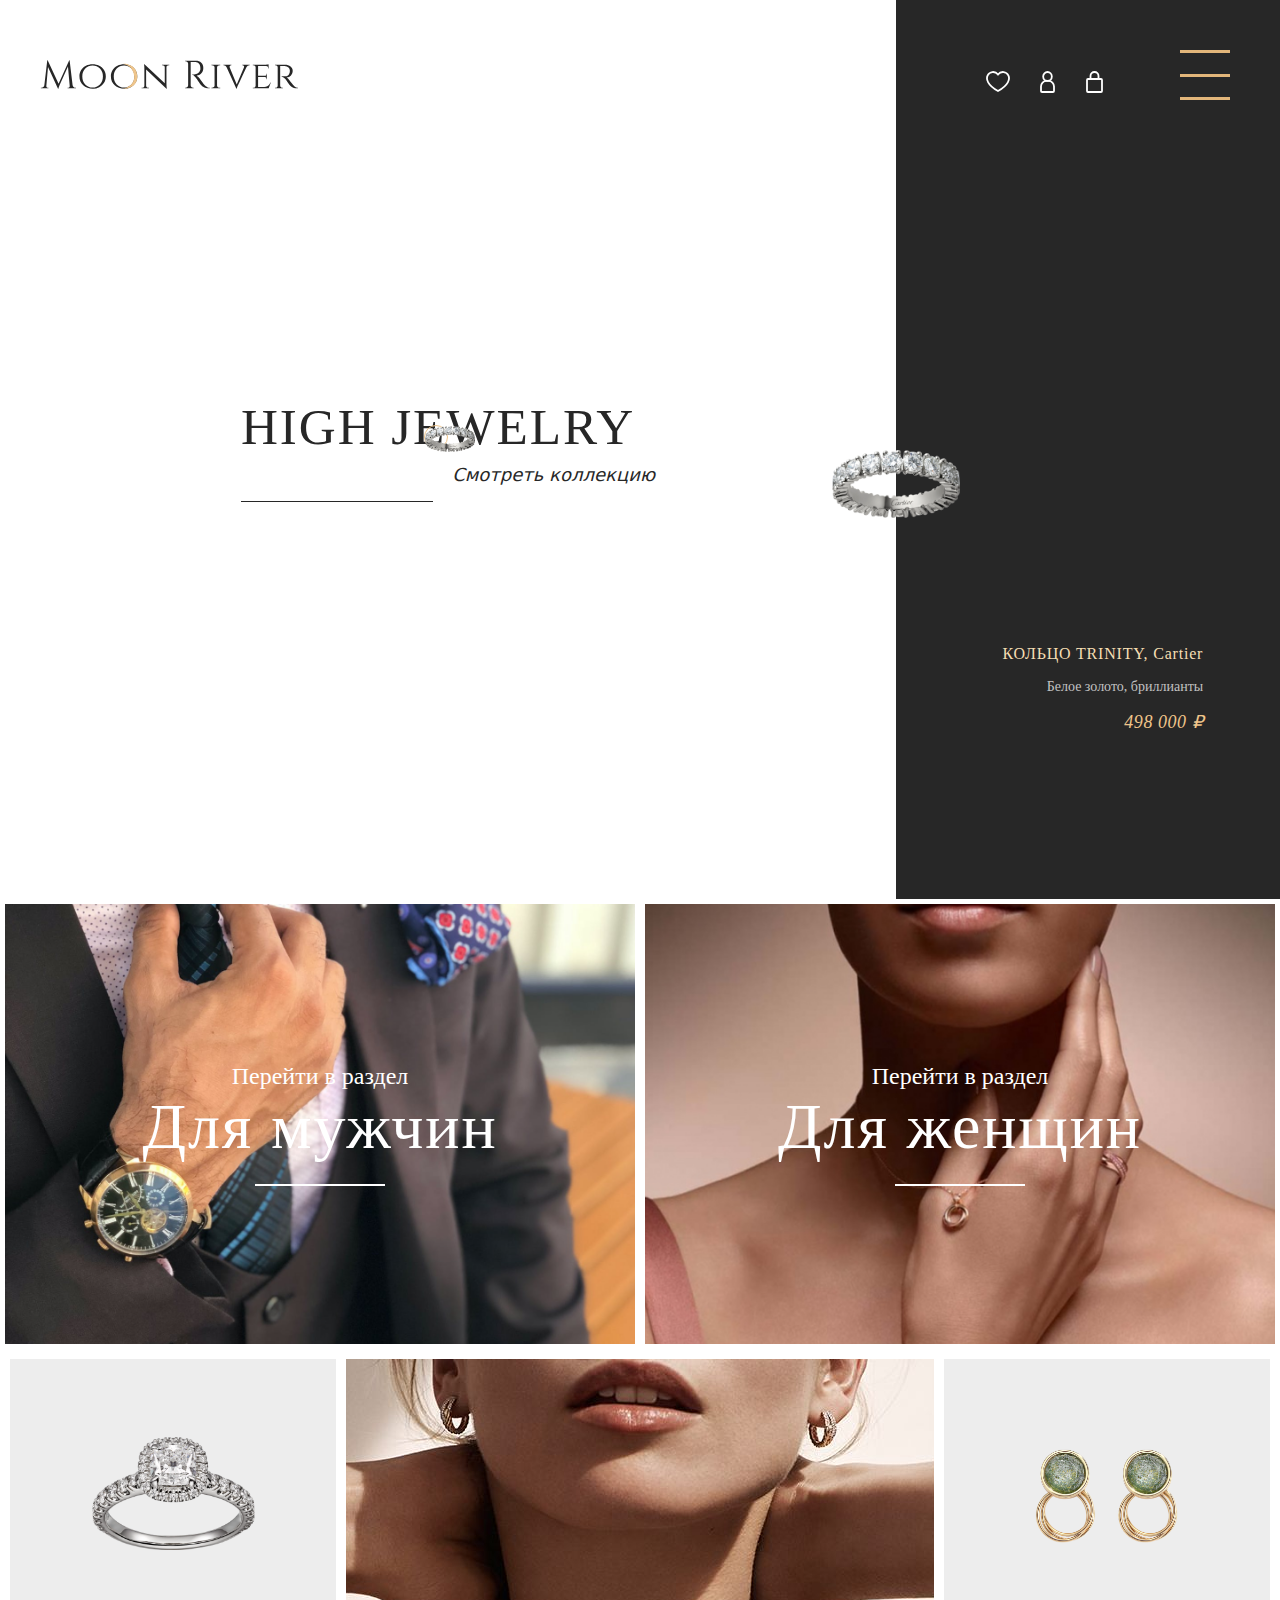
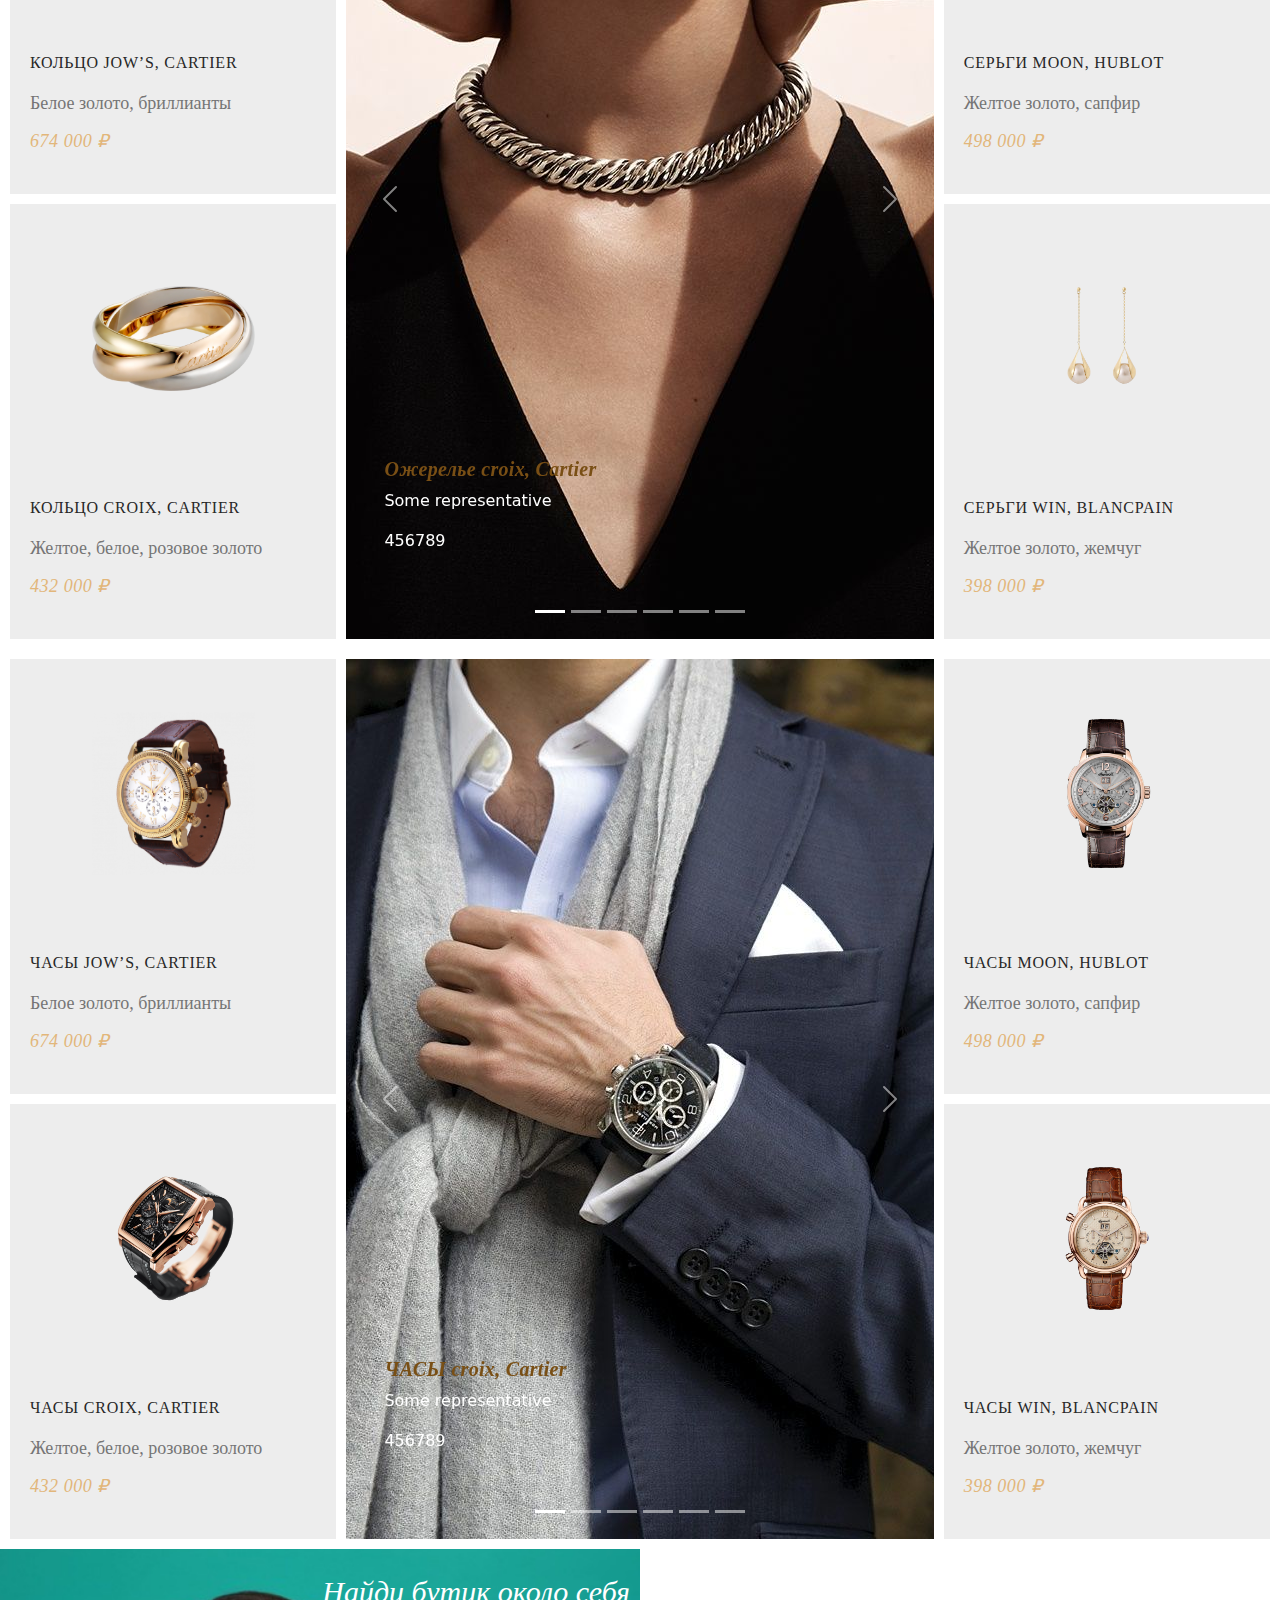
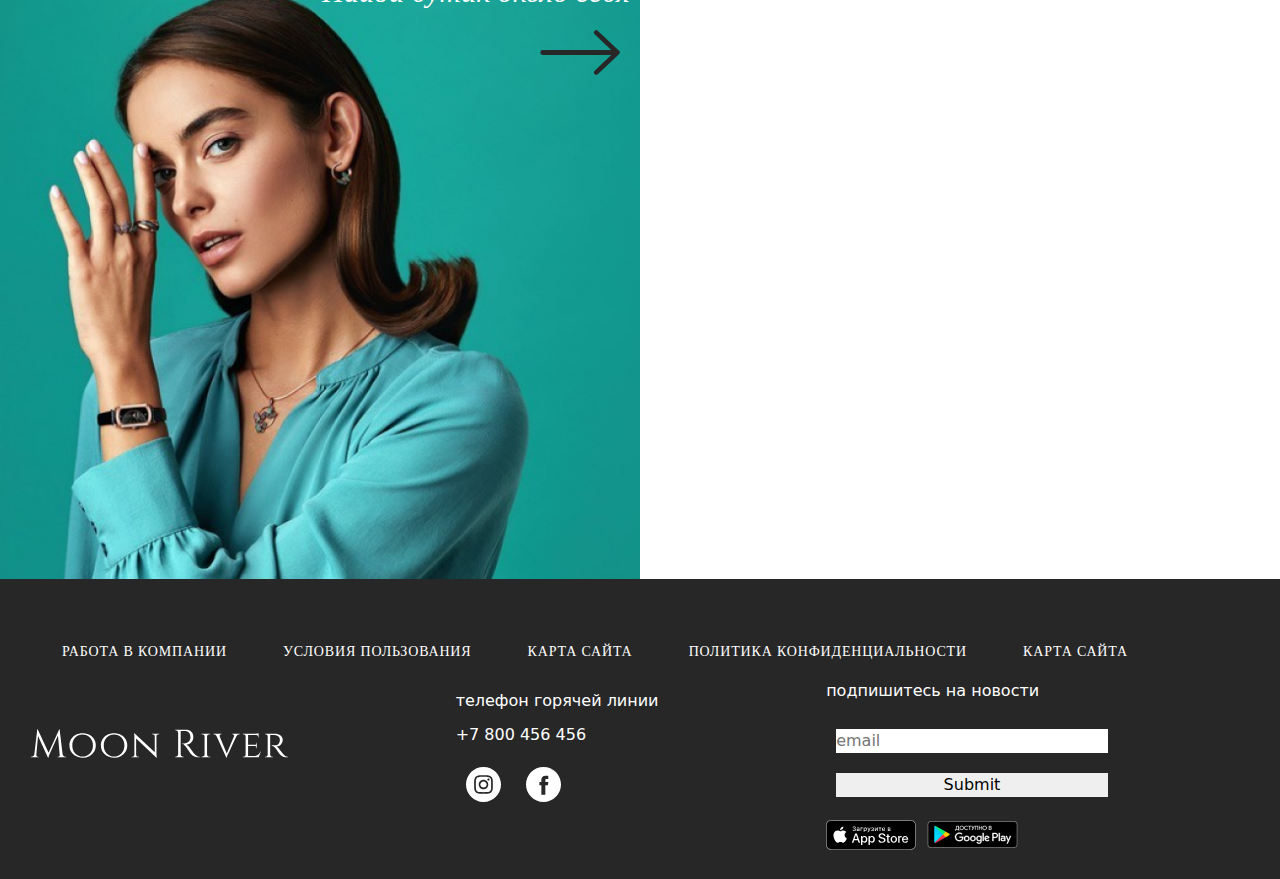
==== commit 22f5643a: "колечко бегает за мышкой" ====
--- a/index.html
+++ b/index.html
@@ -219,7 +219,9 @@
                     <!-- линия под заголовком -->
                     <div class="collection__line"></div>
                 </a>
-                <div class="follow-cursor"></div> 
+                <div class="follow-cursor">
+                  <img src="img/goods/1473137 1.png" alt="">
+                </div> 
                 <!-- ___________________________________________________________ -->
 
 
@@ -781,6 +783,18 @@
         $('button').click(function () {
           $(".like-my").hide();
            });
+        $('.link1').click(function () {
+          $(".like-my").toggle();
+           });
+        $('button').click(function () {
+          $(".like-my").hide();
+           });
+        $('.link2').click(function () {
+          $(".like-my").toggle();
+           });
+        $('button').click(function () {
+          $(".like-my").hide();
+           });
       });
     </script>
 </body>
--- a/css/style.css
+++ b/css/style.css
@@ -86,6 +86,9 @@
   z-index: 999; /* чтобы элемент был над остальными элементами */
   pointer-events: none; /* чтобы сквозь элемент можно было взаимодействовать с элементами, находящимися под ним */
   transition: width 0.64s, height 0.64s, border-radius 0.64s, background 0.64s;
+}
+.follow-cursor img{
+  width: 50px;
 }
 
 /* Активный класс для кружка при наведении на ссылку */
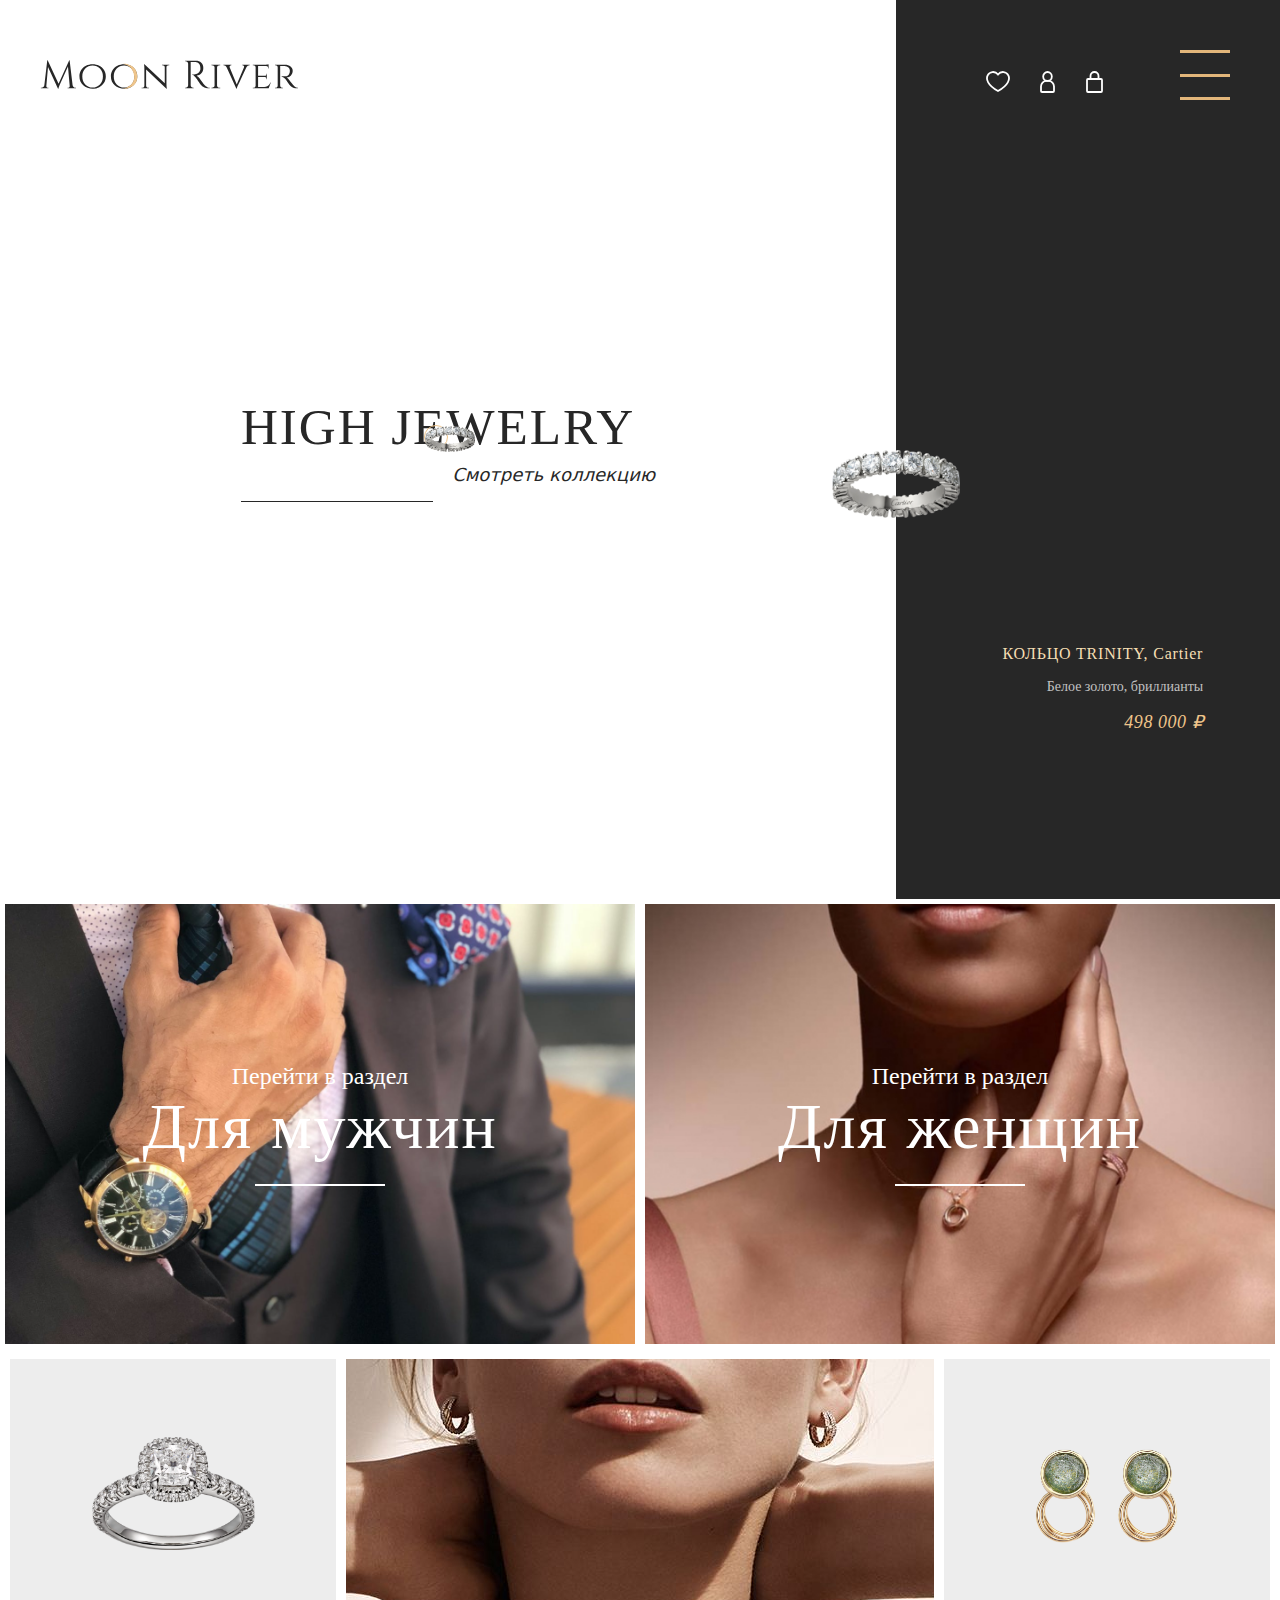
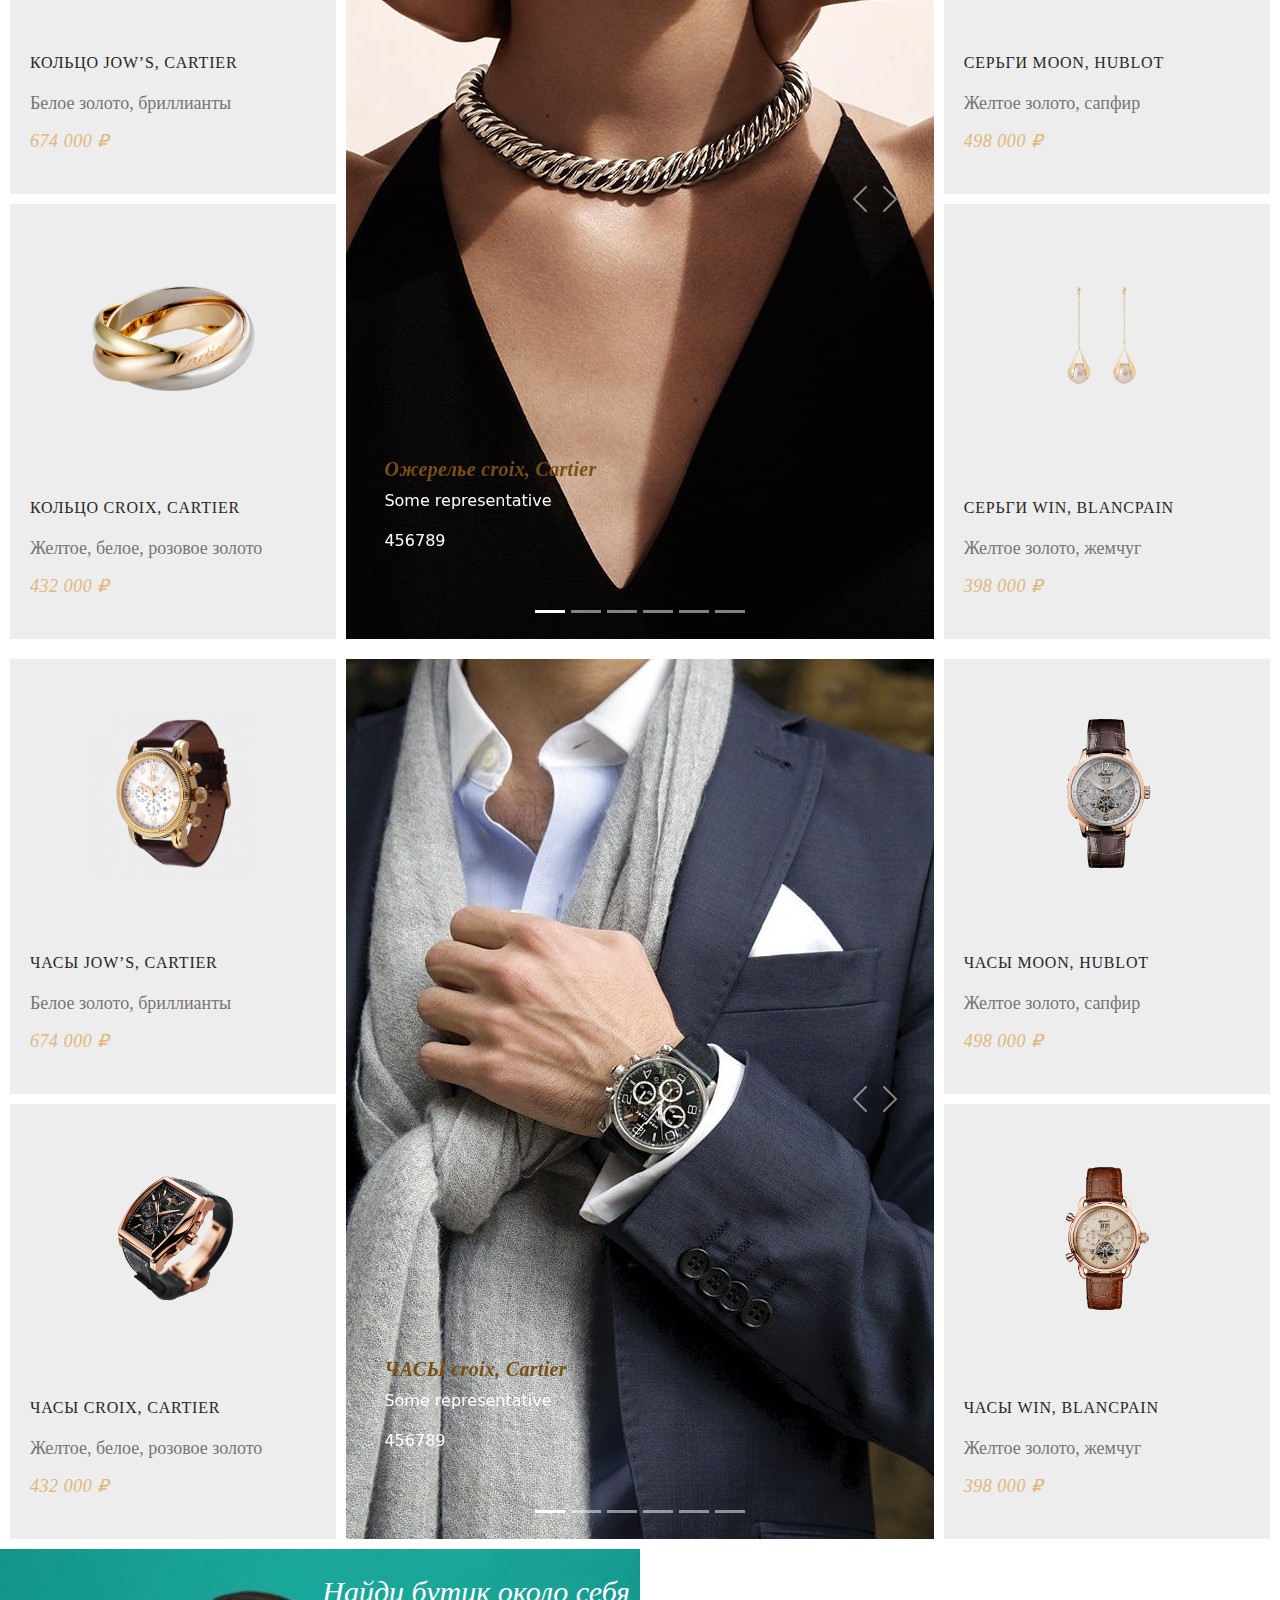
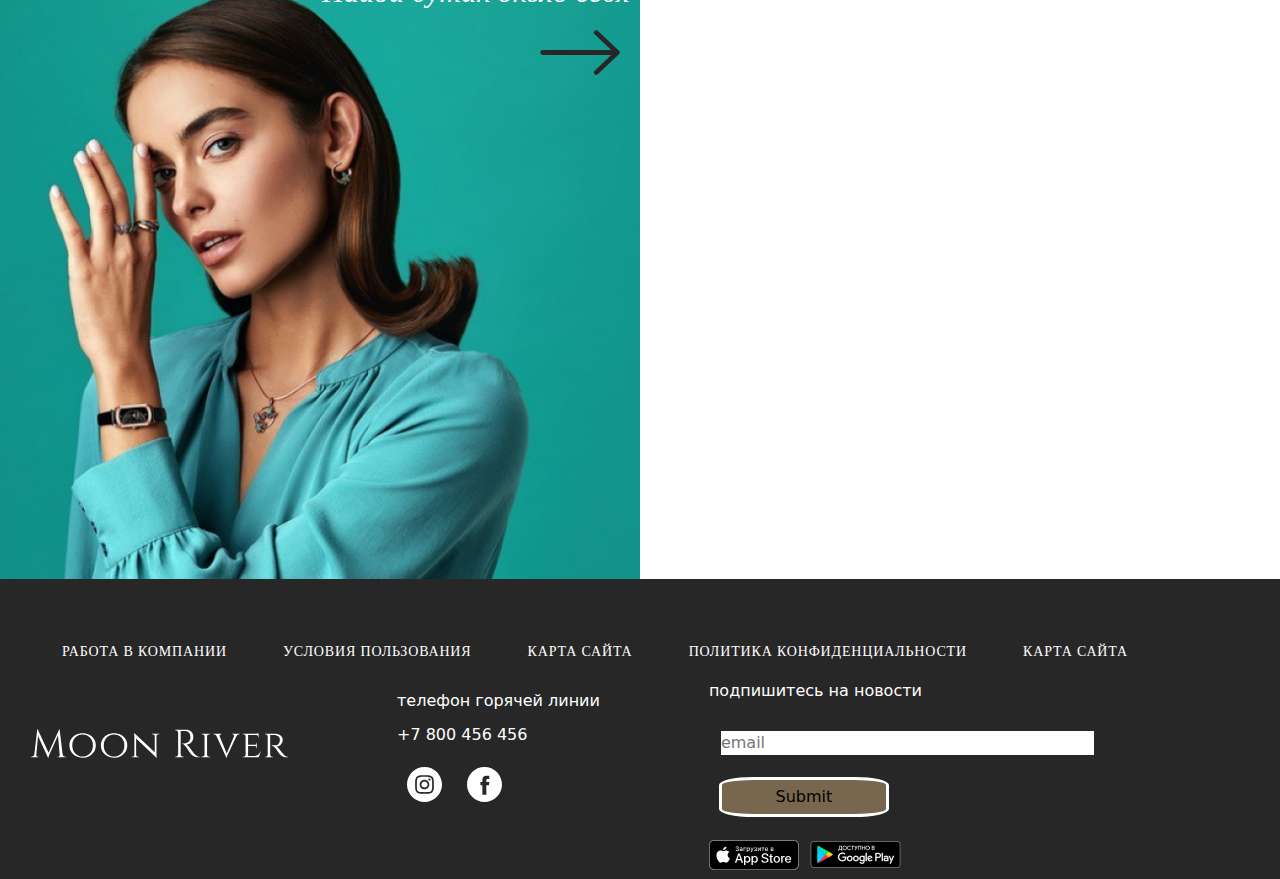
==== commit 3780c9b4: "окна пользователя" ====
--- a/index.html
+++ b/index.html
@@ -13,176 +13,176 @@
 </head>
 
 <body>
-
-    <!-- ВЫЕЗЖАЮЩИЙ НАВИГАЦИОННЫЙ БЛОК_____________________________________________________ -->
-    <label>
-
-        <!-- КНОПКА БУРГЕР МЕНЮ ___________________-->
-        <input type="checkbox" id="bg-toggle">
-        <div class="burger__button">
-            <div class="line1"></div>
-            <div class="line2"></div>
-            <div class="line3"></div>
-        </div>
-            
-
-        <!-- _____________________________________________ -->
-
-         <nav class="nav__block">
-
-
-             <!-- ЛЕВЫЙ НАВИГАЦИОННЫЙ БЛОК _____________________-->
-            <div class="nav__left">
-
-                <div class="nav__logo">
-                    <svg xmlns="http://www.w3.org/2000/svg" width="258" height="29" viewBox="0 0 258 29" fill="none">
-                        <path d="M35.4682 27.7381H36.0939V28.1275H27.6076V27.777H28.1942C28.6374 27.777 29.0155 27.6083 29.3283 27.2708C29.6412 26.9074 29.7715 26.518 29.7194 26.1027L27.9596 6.51646L19.747 24.7009C19.017 26.2844 18.5738 27.6083 18.4174 28.6726H18.0263L8.0148 7.0616L6.33319 26.1027C6.28104 26.518 6.4114 26.9074 6.72426 27.2708C7.03712 27.6083 7.40212 27.777 7.81927 27.777H8.44498V28.1275H0.858154V27.7381H1.48387C2.21388 27.7381 2.83959 27.5174 3.36103 27.0761C3.90853 26.6348 4.23442 26.0378 4.33871 25.285L7.27176 0.325195H7.66284L18.5738 23.8053L29.2501 0.325195H29.6021L32.6133 25.285C32.7437 26.3233 33.2651 27.0502 34.1776 27.4655C34.5687 27.6472 34.9989 27.7381 35.4682 27.7381ZM45.9841 5.77662C47.9916 4.73826 50.1947 4.21907 52.5932 4.21907C55.0181 4.21907 57.2341 4.73826 59.2417 5.77662C61.2492 6.78903 62.8395 8.22977 64.0128 10.0988C65.212 11.9679 65.8117 14.0836 65.8117 16.4458C65.8117 18.8081 65.212 20.9238 64.0128 22.7929C62.8395 24.6619 61.2492 26.1156 59.2417 27.154C57.2341 28.1664 55.1745 28.6726 53.0625 28.6726C50.9507 28.6726 49.0866 28.3741 47.4702 27.777C45.8537 27.18 44.4459 26.3493 43.2466 25.285C42.0734 24.2206 41.1348 22.9227 40.4308 21.3911C39.753 19.8595 39.4141 18.0683 39.4141 16.0175C39.4141 13.9408 40.0007 11.9679 41.1739 10.0988C42.3732 8.22977 43.9766 6.78903 45.9841 5.77662ZM45.2411 24.4283C47.2225 26.4791 49.6732 27.5045 52.5932 27.5045C55.5134 27.5045 57.9641 26.4791 59.9456 24.4283C61.927 22.3516 62.9177 19.6907 62.9177 16.4458C62.9177 13.201 61.927 10.5531 59.9456 8.50234C57.9641 6.4256 55.5134 5.38724 52.5932 5.38724C49.6732 5.38724 47.2225 6.4256 45.2411 8.50234C43.2857 10.5531 42.308 13.201 42.308 16.4458C42.308 19.6907 43.2857 22.3516 45.2411 24.4283ZM77.4429 5.77662C79.4504 4.73826 81.6534 4.21907 84.052 4.21907C86.4767 4.21907 88.6928 4.73826 90.7003 5.77662C92.7078 6.78903 94.2982 8.22977 95.4714 10.0988C96.6707 11.9679 97.2703 14.0836 97.2703 16.4458C97.2703 18.8081 96.6707 20.9238 95.4714 22.7929C94.2982 24.6619 92.7078 26.1156 90.7003 27.154C88.6928 28.1664 86.6331 28.6726 84.5213 28.6726C82.4095 28.6726 80.5454 28.3741 78.929 27.777C77.3125 27.18 75.9047 26.3493 74.7048 25.285C73.5321 24.2206 72.5936 22.9227 71.8896 21.3911C71.2112 19.8595 70.8723 18.0683 70.8723 16.0175C70.8723 13.9408 71.4589 11.9679 72.6327 10.0988C73.8314 8.22977 75.4354 6.78903 77.4429 5.77662ZM76.6998 24.4283C78.6813 26.4791 81.132 27.5045 84.052 27.5045C86.972 27.5045 89.4228 26.4791 91.4042 24.4283C93.3857 22.3516 94.3764 19.6907 94.3764 16.4458C94.3764 13.201 93.3857 10.5531 91.4042 8.50234C89.4228 6.4256 86.972 5.38724 84.052 5.38724C81.132 5.38724 78.6813 6.4256 76.6998 8.50234C74.7445 10.5531 73.7668 13.201 73.7668 16.4458C73.7668 19.6907 74.7445 22.3516 76.6998 24.4283ZM128.616 5.1536C128.042 5.1536 127.547 5.3483 127.13 5.73769C126.713 6.10111 126.491 6.5554 126.465 7.10054V23.6885C126.465 25.1941 126.556 26.6218 126.739 27.9717L126.817 28.6726H126.465L106.129 9.47581V25.7133C106.129 26.2844 106.338 26.7646 106.755 27.154C107.172 27.5434 107.68 27.7381 108.28 27.7381H108.945V28.1275H101.554V27.7381H102.218C102.818 27.7381 103.327 27.5434 103.744 27.154C104.161 26.7646 104.369 26.2844 104.369 25.7133V9.04748C104.369 7.46397 104.278 6.0492 104.096 4.80315L104.017 4.18013L104.448 4.21907L124.744 23.2601V7.10054C124.692 6.5554 124.458 6.10111 124.04 5.73769C123.623 5.3483 123.128 5.1536 122.554 5.1536H121.889V4.76422H129.281V5.1536H128.616ZM153.187 2.07744H150.684V25.285C150.684 25.9599 150.919 26.544 151.388 27.0372C151.883 27.5045 152.483 27.7381 153.187 27.7381H153.656L153.695 28.1275H145.131V27.7381H145.639C146.317 27.7381 146.891 27.5045 147.36 27.0372C147.855 26.5699 148.116 25.9988 148.142 25.3239V3.71287C148.116 3.03793 147.855 2.46683 147.36 1.99956C146.891 1.50634 146.317 1.25973 145.639 1.25973H145.131V0.870339H155.69C158.062 0.870339 159.926 1.5323 161.282 2.85622C162.638 4.15418 163.316 5.8545 163.316 7.95719C163.316 10.0339 162.664 11.8381 161.36 13.3697C160.083 14.8753 158.518 15.6281 156.667 15.6281C157.058 15.8098 157.515 16.1733 158.036 16.7184C158.584 17.2376 159.066 17.7827 159.483 18.3538C161.725 21.5468 163.185 23.5197 163.863 24.2725C164.541 24.9994 165.023 25.5056 165.31 25.7912C165.597 26.0507 165.91 26.3103 166.249 26.5699C166.588 26.8295 166.927 27.0372 167.265 27.193C168.022 27.5564 168.83 27.7381 169.69 27.7381V28.1275H167.539C166.418 28.1275 165.375 27.9328 164.411 27.5434C163.446 27.1281 162.716 26.7127 162.221 26.2974C161.751 25.8561 161.334 25.4407 160.969 25.0513C160.63 24.636 159.666 23.2861 158.075 21.0017C156.485 18.7173 155.559 17.4193 155.299 17.1078C155.038 16.7703 154.764 16.4458 154.477 16.1343C153.643 15.2517 152.809 14.8104 151.974 14.8104V14.421C152.183 14.447 152.457 14.46 152.796 14.46C153.135 14.46 153.552 14.447 154.047 14.421C157.28 14.3432 159.314 12.9933 160.148 10.3714C160.304 9.85222 160.383 9.37197 160.383 8.93067C160.383 8.4634 160.383 8.16487 160.383 8.03507C160.33 6.29581 159.874 4.89401 159.014 3.82969C158.153 2.76536 156.993 2.19426 155.533 2.11638C154.908 2.09042 154.125 2.07744 153.187 2.07744ZM171.938 27.7381C172.642 27.7381 173.255 27.5304 173.776 27.1151C174.298 26.6997 174.558 26.2065 174.558 25.6354V7.2563C174.558 6.6852 174.298 6.19197 173.776 5.77662C173.255 5.36128 172.629 5.1536 171.899 5.1536H171.391V4.76422H180.229V5.1536H179.721C179.017 5.1536 178.404 5.3483 177.883 5.73769C177.387 6.12707 177.113 6.60732 177.061 7.17842V25.6743C177.087 26.2454 177.361 26.7387 177.883 27.154C178.404 27.5434 179.017 27.7381 179.721 27.7381H180.229L180.268 28.1275H171.391V27.7381H171.938ZM209.713 5.1536H209.4C208.827 5.1536 208.266 5.3483 207.719 5.73769C207.171 6.10111 206.702 6.65924 206.311 7.41205C200.627 19.5609 197.668 25.9209 197.434 26.4921C196.99 27.5823 196.756 28.3092 196.73 28.6726H196.378L186.718 7.45099C185.962 5.9194 184.958 5.1536 183.707 5.1536H183.394V4.76422H191.411V5.1536H191.098C190.603 5.1536 190.225 5.33532 189.964 5.69875C189.729 6.03622 189.612 6.34773 189.612 6.63328C189.612 6.91883 189.651 7.21736 189.729 7.52887L196.73 24.5062L203.925 7.60675C204.056 7.26928 204.121 6.95777 204.121 6.67222C204.121 6.36071 203.991 6.03622 203.73 5.69875C203.469 5.33532 203.078 5.1536 202.557 5.1536H202.283V4.76422H209.713V5.1536ZM213.354 27.7381C213.98 27.7381 214.501 27.5434 214.918 27.154C215.362 26.7387 215.596 26.2454 215.622 25.6743V7.17842C215.622 6.60732 215.401 6.12707 214.957 5.73769C214.514 5.3483 213.98 5.1536 213.354 5.1536H212.807V4.76422H224.226C225.295 4.76422 226.233 4.68634 227.042 4.53058C227.85 4.37483 228.371 4.24503 228.606 4.1412V8.58022L228.176 8.54128V7.95719C228.176 7.41205 227.993 6.94479 227.628 6.5554C227.263 6.16601 226.794 5.97132 226.22 5.97132H218.086V15.8618H224.773C225.295 15.8618 225.686 15.706 225.947 15.3945C226.233 15.083 226.377 14.6936 226.377 14.2263V13.7201H226.807V19.1716H226.377V18.6654C226.377 17.9385 226.103 17.4453 225.556 17.1857C225.347 17.1078 225.125 17.0559 224.891 17.0299H218.086V26.9204H224.226C225.425 26.9204 226.429 26.7127 227.237 26.2974C228.071 25.882 228.697 25.3888 229.114 24.8177C229.558 24.2466 230.001 23.4938 230.444 22.5592H230.835L228.684 28.1275H212.807V27.7381H213.354ZM242.259 5.97132H240.187V25.6354C240.213 26.4401 240.578 27.0502 241.282 27.4655C241.621 27.6472 241.999 27.7381 242.416 27.7381H242.924L242.963 28.1275H234.946V27.7381H235.494C236.093 27.7381 236.602 27.5434 237.019 27.154C237.462 26.7387 237.684 26.2454 237.684 25.6743V7.17842C237.684 6.60732 237.462 6.12707 237.019 5.73769C236.602 5.3483 236.093 5.1536 235.494 5.1536H234.946V4.76422H244.762C247.213 4.76422 249.142 5.32234 250.55 6.43858C251.984 7.55483 252.701 9.02152 252.701 10.8387C252.701 12.6558 252.127 14.1744 250.98 15.3945C249.833 16.6146 248.373 17.3155 246.6 17.4972C247.434 17.8606 248.438 18.873 249.611 20.5344C249.585 20.5344 250.029 21.1055 250.941 22.2477C251.88 23.3899 252.623 24.2855 253.17 24.9345C253.744 25.5575 254.213 26.0378 254.578 26.3752C255.543 27.2838 256.651 27.7381 257.902 27.7381V28.1275H256.69C254.63 28.1275 253.014 27.7251 251.841 26.9204C250.954 26.3233 250.146 25.5835 249.416 24.7009C249.26 24.4932 248.595 23.5846 247.421 21.9752C246.274 20.3397 245.662 19.4701 245.583 19.3663C244.176 17.627 242.859 16.7574 241.634 16.7574V16.368C244.684 16.368 246.522 16.2122 247.148 15.9007C248.008 15.4594 248.595 14.9921 248.908 14.4989C249.559 13.4605 249.885 12.3183 249.885 11.0723C249.885 9.48879 249.416 8.26871 248.477 7.41205C247.539 6.5554 246.274 6.08813 244.684 6.01026C243.98 5.9843 243.172 5.97132 242.259 5.97132Z" fill="white"/>
-                    </svg>
-                    <img src="img/icon/Vector (1).svg" alt="">
-                </div>
-
-                <!-- ВЕРХНЯЯ НАВИГАЦИОННАЯ ПАНЕЛЬ В ЛЕВОМ БЛОКЕ-->
-                <div class="nav__menu">
-                    <ul class="nav__list">
-                        <li><a href="2.html" target="_blank" class="nav__link">
-                          <span class="l1">ю</span>
-                          <span class="l2">в</span>
-                          <span class="l3">е</span>
-                          <span class="l4">л</span>
-                          <span class="l5">и</span>
-                          <span class="l6">р</span>
-                          <span class="l7">н</span>
-                          <span class="l8">ы</span>
-                          <span class="l9">е</span>
-                          <span class="l10"> </span>
-                          <span class="l11">и</span>
-                          <span class="l12">з</span>
-                          <span class="l13">д</span>
-                          <span class="l14">е</span>
-                          <span class="l15">л</span>
-                          <span class="l16">и</span>
-                          <span class="l17">я</span>
-                          </a></li>
-                        <li><a href="3.html" target="_blank" class="nav__link">
-                          <span class="l1">ч</span>
-                          <span class="l2">а</span>
-                          <span class="l3">с</span>
-                          <span class="l4">ы</span>
+     <!-- ВЫЕЗЖАЮЩИЙ НАВИГАЦИОННЫЙ БЛОК_____________________________________________________ -->
+     <label>
+
+      <!-- КНОПКА БУРГЕР МЕНЮ ___________________-->
+      <input type="checkbox" id="bg-toggle">
+      <div class="burger__button">
+          <div class="line1"></div>
+          <div class="line2"></div>
+          <div class="line3"></div>
+      </div>
+          
+
+      <!-- _____________________________________________ -->
+
+       <nav class="nav__block">
+
+
+           <!-- ЛЕВЫЙ НАВИГАЦИОННЫЙ БЛОК _____________________-->
+          <div class="nav__left">
+
+              <div class="nav__logo">
+                  <svg xmlns="http://www.w3.org/2000/svg" width="258" height="29" viewBox="0 0 258 29" fill="none">
+                      <path d="M35.4682 27.7381H36.0939V28.1275H27.6076V27.777H28.1942C28.6374 27.777 29.0155 27.6083 29.3283 27.2708C29.6412 26.9074 29.7715 26.518 29.7194 26.1027L27.9596 6.51646L19.747 24.7009C19.017 26.2844 18.5738 27.6083 18.4174 28.6726H18.0263L8.0148 7.0616L6.33319 26.1027C6.28104 26.518 6.4114 26.9074 6.72426 27.2708C7.03712 27.6083 7.40212 27.777 7.81927 27.777H8.44498V28.1275H0.858154V27.7381H1.48387C2.21388 27.7381 2.83959 27.5174 3.36103 27.0761C3.90853 26.6348 4.23442 26.0378 4.33871 25.285L7.27176 0.325195H7.66284L18.5738 23.8053L29.2501 0.325195H29.6021L32.6133 25.285C32.7437 26.3233 33.2651 27.0502 34.1776 27.4655C34.5687 27.6472 34.9989 27.7381 35.4682 27.7381ZM45.9841 5.77662C47.9916 4.73826 50.1947 4.21907 52.5932 4.21907C55.0181 4.21907 57.2341 4.73826 59.2417 5.77662C61.2492 6.78903 62.8395 8.22977 64.0128 10.0988C65.212 11.9679 65.8117 14.0836 65.8117 16.4458C65.8117 18.8081 65.212 20.9238 64.0128 22.7929C62.8395 24.6619 61.2492 26.1156 59.2417 27.154C57.2341 28.1664 55.1745 28.6726 53.0625 28.6726C50.9507 28.6726 49.0866 28.3741 47.4702 27.777C45.8537 27.18 44.4459 26.3493 43.2466 25.285C42.0734 24.2206 41.1348 22.9227 40.4308 21.3911C39.753 19.8595 39.4141 18.0683 39.4141 16.0175C39.4141 13.9408 40.0007 11.9679 41.1739 10.0988C42.3732 8.22977 43.9766 6.78903 45.9841 5.77662ZM45.2411 24.4283C47.2225 26.4791 49.6732 27.5045 52.5932 27.5045C55.5134 27.5045 57.9641 26.4791 59.9456 24.4283C61.927 22.3516 62.9177 19.6907 62.9177 16.4458C62.9177 13.201 61.927 10.5531 59.9456 8.50234C57.9641 6.4256 55.5134 5.38724 52.5932 5.38724C49.6732 5.38724 47.2225 6.4256 45.2411 8.50234C43.2857 10.5531 42.308 13.201 42.308 16.4458C42.308 19.6907 43.2857 22.3516 45.2411 24.4283ZM77.4429 5.77662C79.4504 4.73826 81.6534 4.21907 84.052 4.21907C86.4767 4.21907 88.6928 4.73826 90.7003 5.77662C92.7078 6.78903 94.2982 8.22977 95.4714 10.0988C96.6707 11.9679 97.2703 14.0836 97.2703 16.4458C97.2703 18.8081 96.6707 20.9238 95.4714 22.7929C94.2982 24.6619 92.7078 26.1156 90.7003 27.154C88.6928 28.1664 86.6331 28.6726 84.5213 28.6726C82.4095 28.6726 80.5454 28.3741 78.929 27.777C77.3125 27.18 75.9047 26.3493 74.7048 25.285C73.5321 24.2206 72.5936 22.9227 71.8896 21.3911C71.2112 19.8595 70.8723 18.0683 70.8723 16.0175C70.8723 13.9408 71.4589 11.9679 72.6327 10.0988C73.8314 8.22977 75.4354 6.78903 77.4429 5.77662ZM76.6998 24.4283C78.6813 26.4791 81.132 27.5045 84.052 27.5045C86.972 27.5045 89.4228 26.4791 91.4042 24.4283C93.3857 22.3516 94.3764 19.6907 94.3764 16.4458C94.3764 13.201 93.3857 10.5531 91.4042 8.50234C89.4228 6.4256 86.972 5.38724 84.052 5.38724C81.132 5.38724 78.6813 6.4256 76.6998 8.50234C74.7445 10.5531 73.7668 13.201 73.7668 16.4458C73.7668 19.6907 74.7445 22.3516 76.6998 24.4283ZM128.616 5.1536C128.042 5.1536 127.547 5.3483 127.13 5.73769C126.713 6.10111 126.491 6.5554 126.465 7.10054V23.6885C126.465 25.1941 126.556 26.6218 126.739 27.9717L126.817 28.6726H126.465L106.129 9.47581V25.7133C106.129 26.2844 106.338 26.7646 106.755 27.154C107.172 27.5434 107.68 27.7381 108.28 27.7381H108.945V28.1275H101.554V27.7381H102.218C102.818 27.7381 103.327 27.5434 103.744 27.154C104.161 26.7646 104.369 26.2844 104.369 25.7133V9.04748C104.369 7.46397 104.278 6.0492 104.096 4.80315L104.017 4.18013L104.448 4.21907L124.744 23.2601V7.10054C124.692 6.5554 124.458 6.10111 124.04 5.73769C123.623 5.3483 123.128 5.1536 122.554 5.1536H121.889V4.76422H129.281V5.1536H128.616ZM153.187 2.07744H150.684V25.285C150.684 25.9599 150.919 26.544 151.388 27.0372C151.883 27.5045 152.483 27.7381 153.187 27.7381H153.656L153.695 28.1275H145.131V27.7381H145.639C146.317 27.7381 146.891 27.5045 147.36 27.0372C147.855 26.5699 148.116 25.9988 148.142 25.3239V3.71287C148.116 3.03793 147.855 2.46683 147.36 1.99956C146.891 1.50634 146.317 1.25973 145.639 1.25973H145.131V0.870339H155.69C158.062 0.870339 159.926 1.5323 161.282 2.85622C162.638 4.15418 163.316 5.8545 163.316 7.95719C163.316 10.0339 162.664 11.8381 161.36 13.3697C160.083 14.8753 158.518 15.6281 156.667 15.6281C157.058 15.8098 157.515 16.1733 158.036 16.7184C158.584 17.2376 159.066 17.7827 159.483 18.3538C161.725 21.5468 163.185 23.5197 163.863 24.2725C164.541 24.9994 165.023 25.5056 165.31 25.7912C165.597 26.0507 165.91 26.3103 166.249 26.5699C166.588 26.8295 166.927 27.0372 167.265 27.193C168.022 27.5564 168.83 27.7381 169.69 27.7381V28.1275H167.539C166.418 28.1275 165.375 27.9328 164.411 27.5434C163.446 27.1281 162.716 26.7127 162.221 26.2974C161.751 25.8561 161.334 25.4407 160.969 25.0513C160.63 24.636 159.666 23.2861 158.075 21.0017C156.485 18.7173 155.559 17.4193 155.299 17.1078C155.038 16.7703 154.764 16.4458 154.477 16.1343C153.643 15.2517 152.809 14.8104 151.974 14.8104V14.421C152.183 14.447 152.457 14.46 152.796 14.46C153.135 14.46 153.552 14.447 154.047 14.421C157.28 14.3432 159.314 12.9933 160.148 10.3714C160.304 9.85222 160.383 9.37197 160.383 8.93067C160.383 8.4634 160.383 8.16487 160.383 8.03507C160.33 6.29581 159.874 4.89401 159.014 3.82969C158.153 2.76536 156.993 2.19426 155.533 2.11638C154.908 2.09042 154.125 2.07744 153.187 2.07744ZM171.938 27.7381C172.642 27.7381 173.255 27.5304 173.776 27.1151C174.298 26.6997 174.558 26.2065 174.558 25.6354V7.2563C174.558 6.6852 174.298 6.19197 173.776 5.77662C173.255 5.36128 172.629 5.1536 171.899 5.1536H171.391V4.76422H180.229V5.1536H179.721C179.017 5.1536 178.404 5.3483 177.883 5.73769C177.387 6.12707 177.113 6.60732 177.061 7.17842V25.6743C177.087 26.2454 177.361 26.7387 177.883 27.154C178.404 27.5434 179.017 27.7381 179.721 27.7381H180.229L180.268 28.1275H171.391V27.7381H171.938ZM209.713 5.1536H209.4C208.827 5.1536 208.266 5.3483 207.719 5.73769C207.171 6.10111 206.702 6.65924 206.311 7.41205C200.627 19.5609 197.668 25.9209 197.434 26.4921C196.99 27.5823 196.756 28.3092 196.73 28.6726H196.378L186.718 7.45099C185.962 5.9194 184.958 5.1536 183.707 5.1536H183.394V4.76422H191.411V5.1536H191.098C190.603 5.1536 190.225 5.33532 189.964 5.69875C189.729 6.03622 189.612 6.34773 189.612 6.63328C189.612 6.91883 189.651 7.21736 189.729 7.52887L196.73 24.5062L203.925 7.60675C204.056 7.26928 204.121 6.95777 204.121 6.67222C204.121 6.36071 203.991 6.03622 203.73 5.69875C203.469 5.33532 203.078 5.1536 202.557 5.1536H202.283V4.76422H209.713V5.1536ZM213.354 27.7381C213.98 27.7381 214.501 27.5434 214.918 27.154C215.362 26.7387 215.596 26.2454 215.622 25.6743V7.17842C215.622 6.60732 215.401 6.12707 214.957 5.73769C214.514 5.3483 213.98 5.1536 213.354 5.1536H212.807V4.76422H224.226C225.295 4.76422 226.233 4.68634 227.042 4.53058C227.85 4.37483 228.371 4.24503 228.606 4.1412V8.58022L228.176 8.54128V7.95719C228.176 7.41205 227.993 6.94479 227.628 6.5554C227.263 6.16601 226.794 5.97132 226.22 5.97132H218.086V15.8618H224.773C225.295 15.8618 225.686 15.706 225.947 15.3945C226.233 15.083 226.377 14.6936 226.377 14.2263V13.7201H226.807V19.1716H226.377V18.6654C226.377 17.9385 226.103 17.4453 225.556 17.1857C225.347 17.1078 225.125 17.0559 224.891 17.0299H218.086V26.9204H224.226C225.425 26.9204 226.429 26.7127 227.237 26.2974C228.071 25.882 228.697 25.3888 229.114 24.8177C229.558 24.2466 230.001 23.4938 230.444 22.5592H230.835L228.684 28.1275H212.807V27.7381H213.354ZM242.259 5.97132H240.187V25.6354C240.213 26.4401 240.578 27.0502 241.282 27.4655C241.621 27.6472 241.999 27.7381 242.416 27.7381H242.924L242.963 28.1275H234.946V27.7381H235.494C236.093 27.7381 236.602 27.5434 237.019 27.154C237.462 26.7387 237.684 26.2454 237.684 25.6743V7.17842C237.684 6.60732 237.462 6.12707 237.019 5.73769C236.602 5.3483 236.093 5.1536 235.494 5.1536H234.946V4.76422H244.762C247.213 4.76422 249.142 5.32234 250.55 6.43858C251.984 7.55483 252.701 9.02152 252.701 10.8387C252.701 12.6558 252.127 14.1744 250.98 15.3945C249.833 16.6146 248.373 17.3155 246.6 17.4972C247.434 17.8606 248.438 18.873 249.611 20.5344C249.585 20.5344 250.029 21.1055 250.941 22.2477C251.88 23.3899 252.623 24.2855 253.17 24.9345C253.744 25.5575 254.213 26.0378 254.578 26.3752C255.543 27.2838 256.651 27.7381 257.902 27.7381V28.1275H256.69C254.63 28.1275 253.014 27.7251 251.841 26.9204C250.954 26.3233 250.146 25.5835 249.416 24.7009C249.26 24.4932 248.595 23.5846 247.421 21.9752C246.274 20.3397 245.662 19.4701 245.583 19.3663C244.176 17.627 242.859 16.7574 241.634 16.7574V16.368C244.684 16.368 246.522 16.2122 247.148 15.9007C248.008 15.4594 248.595 14.9921 248.908 14.4989C249.559 13.4605 249.885 12.3183 249.885 11.0723C249.885 9.48879 249.416 8.26871 248.477 7.41205C247.539 6.5554 246.274 6.08813 244.684 6.01026C243.98 5.9843 243.172 5.97132 242.259 5.97132Z" fill="white"/>
+                  </svg>
+                  <img src="img/icon/Vector (1).svg" alt="">
+              </div>
+
+              <!-- ВЕРХНЯЯ НАВИГАЦИОННАЯ ПАНЕЛЬ В ЛЕВОМ БЛОКЕ-->
+              <div class="nav__menu">
+                  <ul class="nav__list">
+                      <li><a href="2.html" target="_blank" class="nav__link">
+                        <span class="l1">ю</span>
+                        <span class="l2">в</span>
+                        <span class="l3">е</span>
+                        <span class="l4">л</span>
+                        <span class="l5">и</span>
+                        <span class="l6">р</span>
+                        <span class="l7">н</span>
+                        <span class="l8">ы</span>
+                        <span class="l9">е</span>
+                        <span class="l10"> </span>
+                        <span class="l11">и</span>
+                        <span class="l12">з</span>
+                        <span class="l13">д</span>
+                        <span class="l14">е</span>
+                        <span class="l15">л</span>
+                        <span class="l16">и</span>
+                        <span class="l17">я</span>
                         </a></li>
-                        <li><a href="4.html" target="_blank" class="nav__link">
-                          <span class="l1">a</span>
-                          <span class="l2">р</span>
-                          <span class="l3">о</span>
-                          <span class="l4">м</span>
-                          <span class="l5">а</span>
-                          <span class="l6">т</span>
-                          <span class="l7">ы</span>
-                          </a></li>
-                        <li><a href="5.html" target="_blank" class="nav__link">
-                          <span class="l1">С</span>
-                          <span class="l2">в</span>
-                          <span class="l3">а</span>
-                          <span class="l4">д</span>
-                          <span class="l5">е</span>
-                          <span class="l6">б</span>
-                          <span class="l7">н</span>
-                          <span class="l8">ы</span>
-                          <span class="l9">е</span>
-                          <span class="l10"> </span>
-                          <span class="l11">у</span>
-                          <span class="l12">к</span>
-                          <span class="l13">р</span>
-                          <span class="l14">а</span>
-                          <span class="l15">ш</span>
-                          <span class="l16">е</span>
-                          <span class="l17">н</span>
-                          <span class="l18">и</span>
-                          <span class="l19">я</span>
-                          </a></li>
-                        <li><a href="6.html" target="_blank" class="nav__link">
-                          <span class="l1">и</span>
-                          <span class="l2">з</span>
-                          <span class="l3">д</span>
-                          <span class="l4">е</span>
-                          <span class="l5">л</span>
-                          <span class="l6">и</span>
-                          <span class="l7">я</span>
-                          <span class="l8"> </span>
-                          <span class="l9">и</span>
-                          <span class="l10">з</span>
-                          <span class="l11"> </span>
-                          <span class="l12">к</span>
-                          <span class="l13">о</span>
-                          <span class="l14">ж</span>
-                          <span class="l15">и</span>
-                          
-                          </a></li>
-                    </ul>
-                </div>
-
-
-                <!-- НИЖНЯЯ НАВИГАЦИОННАЯ ПАНЕЛЬ В ЛЕВОМ БЛОКЕ-->
+                      <li><a href="3.html" target="_blank" class="nav__link">
+                        <span class="l1">ч</span>
+                        <span class="l2">а</span>
+                        <span class="l3">с</span>
+                        <span class="l4">ы</span>
+                      </a></li>
+                      <li><a href="4.html" target="_blank" class="nav__link">
+                        <span class="l1">a</span>
+                        <span class="l2">р</span>
+                        <span class="l3">о</span>
+                        <span class="l4">м</span>
+                        <span class="l5">а</span>
+                        <span class="l6">т</span>
+                        <span class="l7">ы</span>
+                        </a></li>
+                      <li><a href="5.html" target="_blank" class="nav__link">
+                        <span class="l1">С</span>
+                        <span class="l2">в</span>
+                        <span class="l3">а</span>
+                        <span class="l4">д</span>
+                        <span class="l5">е</span>
+                        <span class="l6">б</span>
+                        <span class="l7">н</span>
+                        <span class="l8">ы</span>
+                        <span class="l9">е</span>
+                        <span class="l10"> </span>
+                        <span class="l11">у</span>
+                        <span class="l12">к</span>
+                        <span class="l13">р</span>
+                        <span class="l14">а</span>
+                        <span class="l15">ш</span>
+                        <span class="l16">е</span>
+                        <span class="l17">н</span>
+                        <span class="l18">и</span>
+                        <span class="l19">я</span>
+                        </a></li>
+                      <li><a href="6.html" target="_blank" class="nav__link">
+                        <span class="l1">и</span>
+                        <span class="l2">з</span>
+                        <span class="l3">д</span>
+                        <span class="l4">е</span>
+                        <span class="l5">л</span>
+                        <span class="l6">и</span>
+                        <span class="l7">я</span>
+                        <span class="l8"> </span>
+                        <span class="l9">и</span>
+                        <span class="l10">з</span>
+                        <span class="l11"> </span>
+                        <span class="l12">к</span>
+                        <span class="l13">о</span>
+                        <span class="l14">ж</span>
+                        <span class="l15">и</span>
+                        
+                        </a></li>
+                  </ul>
+              </div>
+
+
+              <!-- НИЖНЯЯ НАВИГАЦИОННАЯ ПАНЕЛЬ В ЛЕВОМ БЛОКЕ-->
+              
+
+
+              <div class="kiss__block">
+                  <div class="container-fluid text-center ">
+                      <div class="row">
+                          <div class="col-8">
+                              <div class="img-kiss">
+                         
+                                  <div class="kiss__block2">
+      
+                                      <p class="p">Новая коллекция by Mercury</p>
+      
+                                      <p class="kiss-title">JUSTE UN CLOU</p>
+      
+                                      <div class="lin2">
+                                          <a href="2.html">Cмотреть коллекцию</a>
+                                          <img src="img/icon/Line (1).svg" alt="" class="linya">
+                                      </div>
+          
+          
+                                  </div>
+                              </div>
+
+                          </div>
+                          <div class="col-4">
+                              <div class="right__text">
+                                  <div class="centr__text">
+                                      <p>телефон горячей линии <br> +7 800 456 456</p>
+                                      <a href="http://www.facebook.com" target="_blank"><img src="img/icon/Instagram.svg" alt=""></a>
+                                     <a href="http://www.facebook.com" target="_blank"><img src="img/icon/Facebook.svg" alt=""></a>
+                                 </div>
+                                  <p>подпишитесь на новости</p>
+                                  <img src="img/icon/apple-store-badge 1.svg" alt="">
+                                  <img src="img/icon/ru_badge_web_generic 1.png" alt="">
+                              </div>
+
+                          </div>
+                      </div>
+                  </div>
+               
                 
-
-
-                <div class="kiss__block">
-                    <div class="container-fluid text-center ">
-                        <div class="row">
-                            <div class="col-8">
-                                <div class="img-kiss">
-                           
-                                    <div class="kiss__block2">
-        
-                                        <p class="p">Новая коллекция by Mercury</p>
-        
-                                        <p class="kiss-title">JUSTE UN CLOU</p>
-        
-                                        <div class="lin2">
-                                            <a href="2.html">Cмотреть коллекцию</a>
-                                            <img src="img/icon/Line (1).svg" alt="" class="linya">
-                                        </div>
-            
-            
-                                    </div>
-                                </div>
-
-                            </div>
-                            <div class="col-4">
-                                <div class="right__text">
-                                    <div class="centr__text">
-                                        <p>телефон горячей линии <br> +7 800 456 456</p>
-                                        <a href="http://www.facebook.com" target="_blank"><img src="img/icon/Instagram.svg" alt=""></a>
-                                       <a href="http://www.facebook.com" target="_blank"><img src="img/icon/Facebook.svg" alt=""></a>
-                                   </div>
-                                    <p>подпишитесь на новости</p>
-                                    <img src="img/icon/apple-store-badge 1.svg" alt="">
-                                    <img src="img/icon/ru_badge_web_generic 1.png" alt="">
-                                </div>
-
-                            </div>
-                        </div>
-                    </div>
                  
                   
-                   
-                    
+                
+
+
+              </div>
+
                   
-
-
-                </div>
-
-                    
-                        
-    
-                        
-
-            </div>
-            <div class="nav__right">
-                <p>HIGH JEWELRY</p>
-                <div class="collection__line"></div>
-            </div>
-         </nav>
-    </label>
+                      
+  
+                      
+
+          </div>
+          <div class="nav__right">
+              <p>HIGH JEWELRY</p>
+              <div class="collection__line"></div>
+          </div>
+       </nav>
+  </label>
+
 
 
 
@@ -191,6 +191,9 @@
         
         <!-- ПЕРВЫЙ БЛОК__________________________________________________ -->
         <header class="header">
+
+          
+ 
 
             <!-- логотип в верхнем левом углу______________________________________ -->
             <div class="header__logo">
@@ -233,17 +236,39 @@
 
            <!-- ПРАВАЯ ЧАСТЬ ПЕРВОГО БЛОКА _______________________________________________-->
             <div class="header__right">
-              <div class="like-my">
-                <p>Регистрация пользователя:</p>
+              <!-- окно для отзывов пользователей -->
+              <div class="like-icon">
+                <p>Оставьте ваш отзыв</p>
+                <form action="">
+                 <textarea name="" id="" cols="50" rows="5"></textarea>
+                  <input type="submit" value="Отправить отзыв">
+                </form>
+                <button class="button1">закрыть</button>
+              </div> 
+                  <!-- окно для регистрации пользователей -->
+              <div class="newreg-icon">
+                <p>Регистрация пользователя</p>
                 <form action="">
                   <input type="text" placeholder="ваше имя">
                   <br>
                   <input type="email" placeholder="ваш email">
                   <br>
-                  <input type="submit">
+                  <input type="submit" value="зарегистрироваться">
                 </form>
-                <button>закрыть</button>
-              </div> 
+                <button class="button2">закрыть</button>
+              </div>
+               <!-- окно для входа в личный кабинет -->
+              <div class="reg-icon">
+                <p>Вход в личный кабинет</p>
+                <form action="">
+            
+                  <input type="email" placeholder="ваш email">
+                  <br>
+                  <input type="password" placeholder="пароль">
+                  <input type="submit" value="войти">
+                </form>
+                <button class="button3">закрыть</button>
+              </div>
               <!-- иконки в правом верхнем углу -->
                 <div class="header__menu">
                     <a href="#" class="link1"><img src="img/icon/Vector (2).svg" alt=""></a>
@@ -778,22 +803,22 @@
     <script>
       $(document).ready(function () {
         $('.link-center').click(function () {
-          $(".like-my").toggle();
+          $(".newreg-icon").toggle();
            });
-        $('button').click(function () {
-          $(".like-my").hide();
+        $('.button2').click(function () {
+          $(".newreg-icon").hide();
            });
         $('.link1').click(function () {
-          $(".like-my").toggle();
+          $(".like-icon").toggle();
            });
-        $('button').click(function () {
-          $(".like-my").hide();
+        $('.button1').click(function () {
+          $(".like-icon").hide();
            });
         $('.link2').click(function () {
-          $(".like-my").toggle();
+          $(".reg-icon").toggle();
            });
-        $('button').click(function () {
-          $(".like-my").hide();
+        $('.button3').click(function () {
+          $(".reg-icon").hide();
            });
       });
     </script>
--- a/css/style.css
+++ b/css/style.css
@@ -236,10 +236,10 @@
   .header__menu .link-center{
     margin:0 20%;
   }
-
-  .like-my{
+/* окна пользователя */
+  .like-icon,.newreg-icon,.reg-icon{
     width: 500px;
-    height: 250px;
+    height: 300px;
     background-color: #E2B67A;
     position: absolute;
     top: 90px;
@@ -248,12 +248,22 @@
     display: none;
    
   }
-  input{
+  input,textarea{
     width: 90%;
     margin: 10px;
+    border:2px solid #272727;
+  }
+  input[type=submit]{
+    width: 170px;
+    height: 40px;
+    background-color: #efc58b67;
+    border-radius: 20%;
+    border: 3px solid white;
+    font-weight: 500;
   }
   button{
-    background-color: #E2B67A;
+    background-color: #e2b77a8a;
+    margin-left: 80%;
   }
   @media (max-width:1120px) {
     .header__menu{
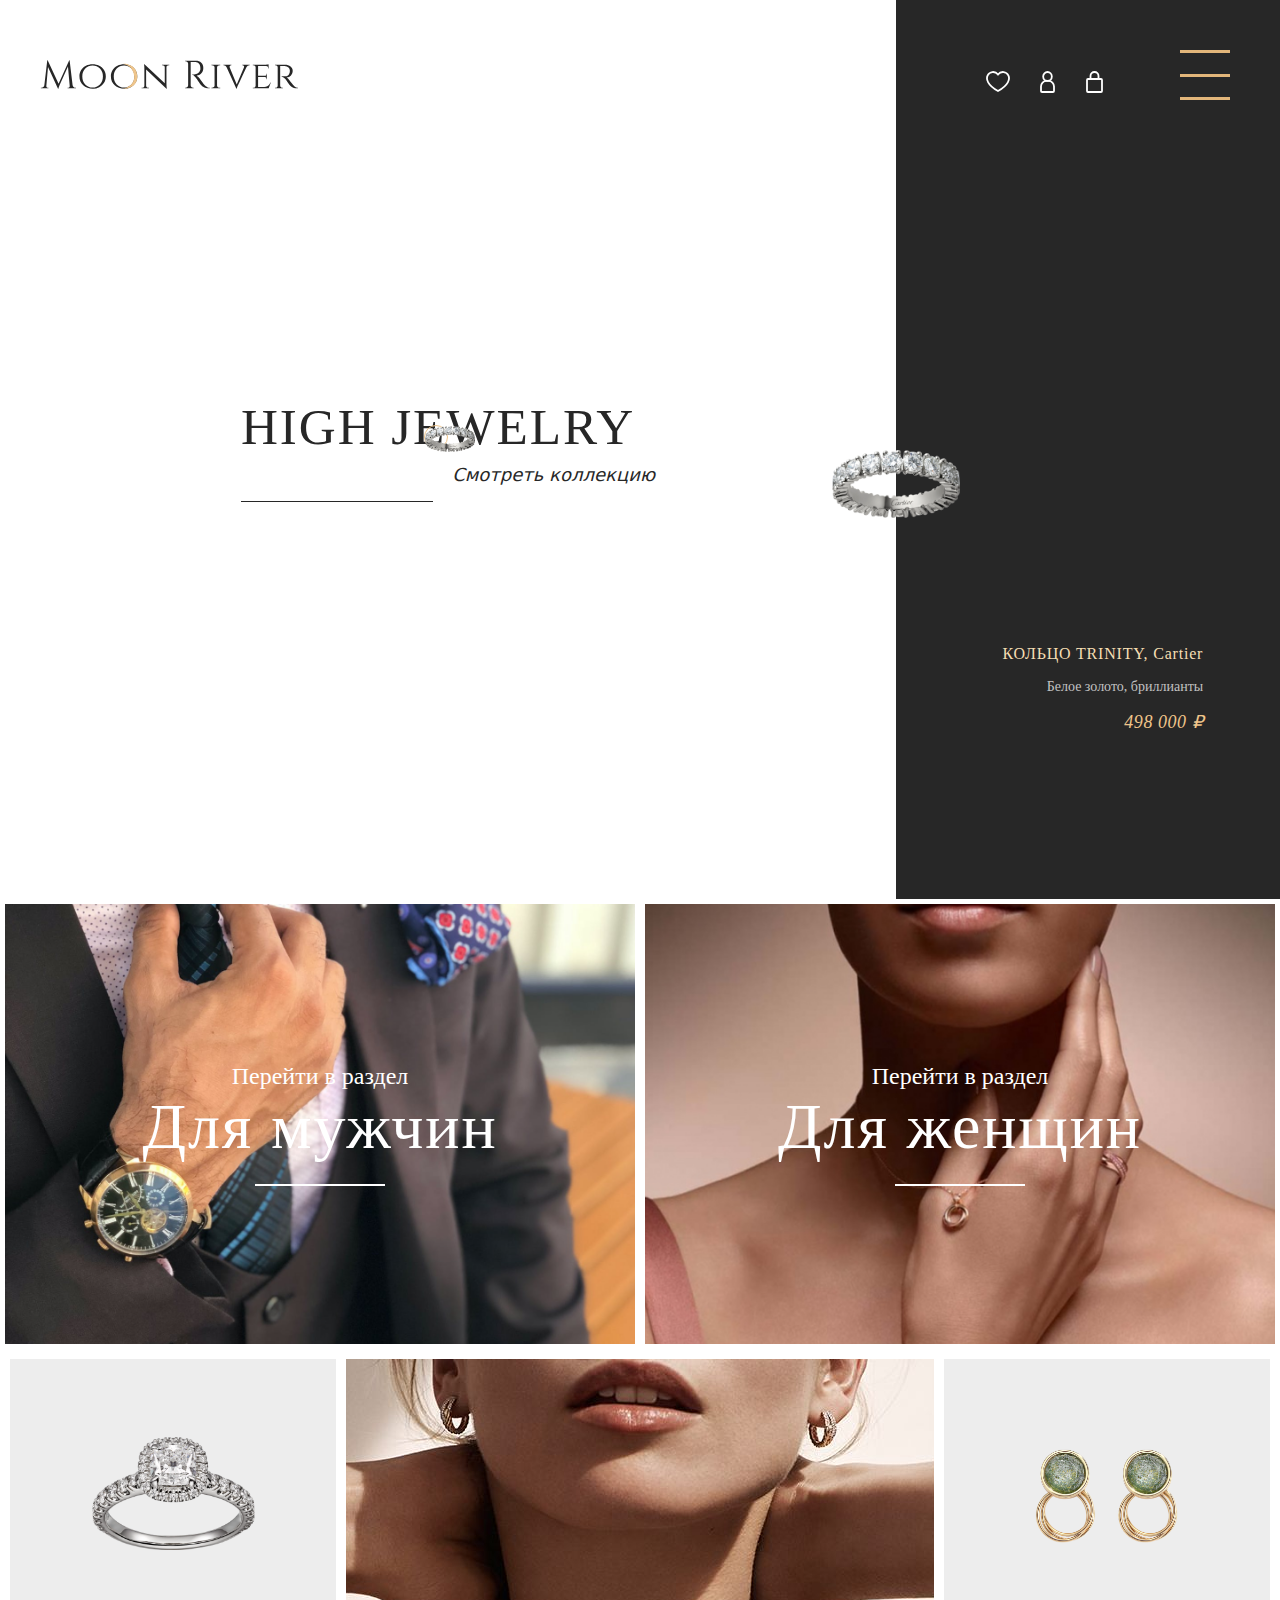
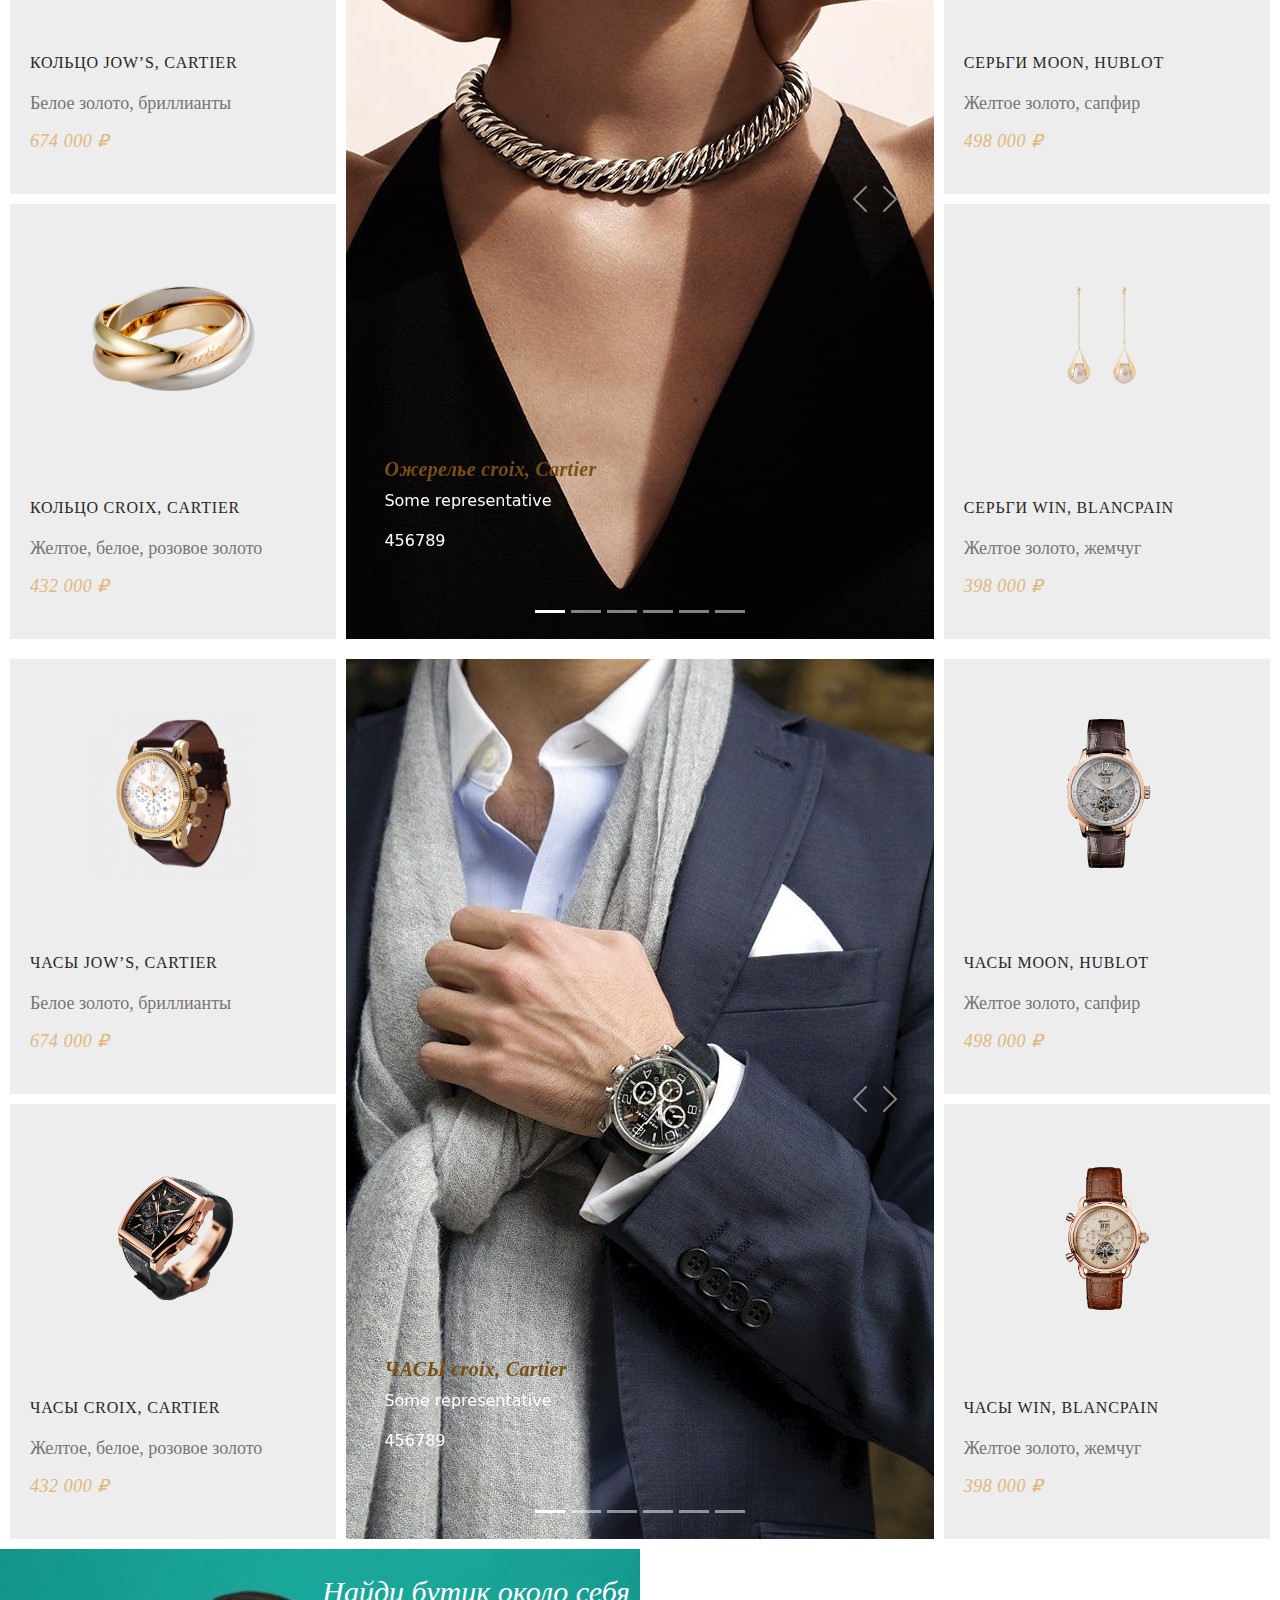
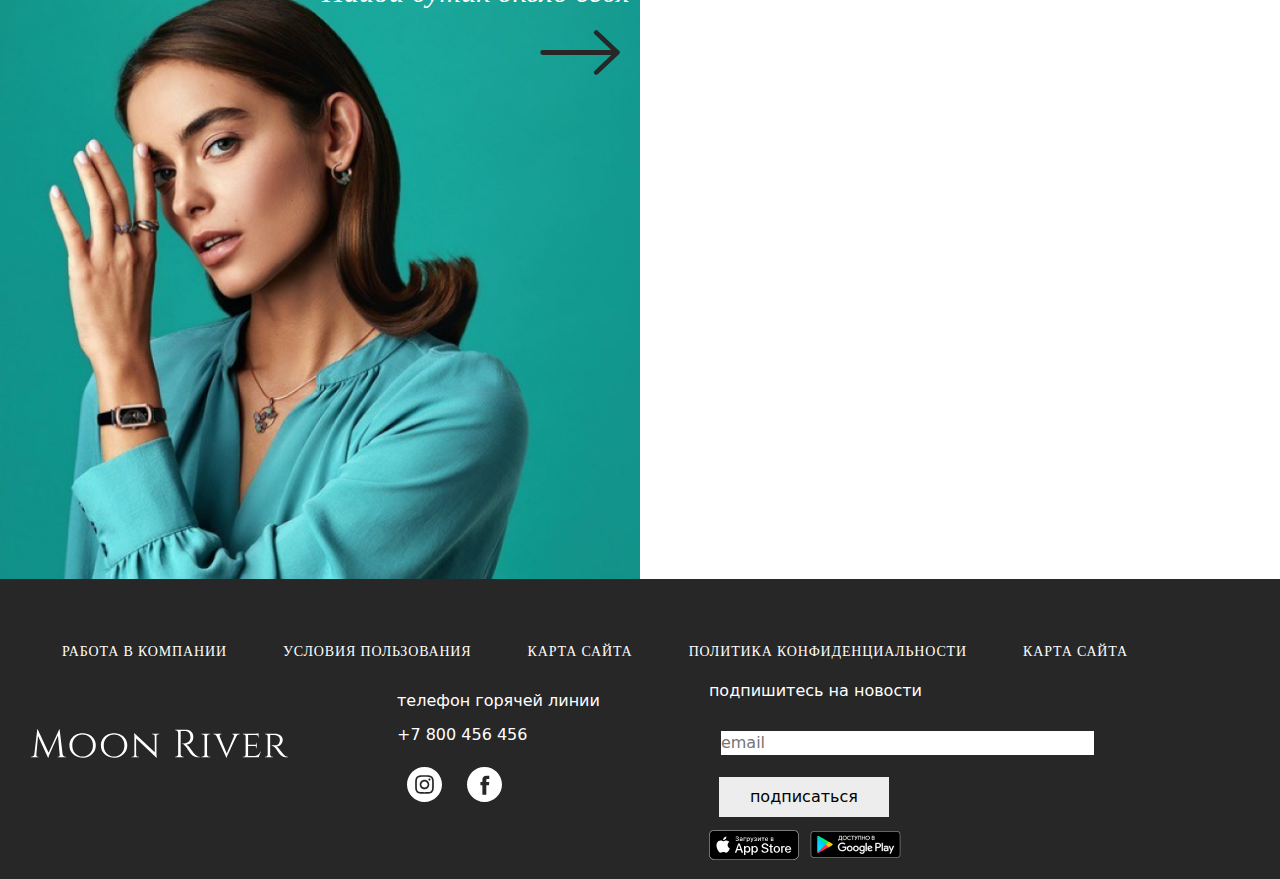
==== commit 88cd88c2: "new" ====
--- a/index.html
+++ b/index.html
@@ -127,7 +127,7 @@
               <div class="kiss__block">
                   <div class="container-fluid text-center ">
                       <div class="row">
-                          <div class="col-8">
+                          <div class="col-lg-8 col-md-11 ">
                               <div class="img-kiss">
                          
                                   <div class="kiss__block2">
@@ -146,7 +146,7 @@
                               </div>
 
                           </div>
-                          <div class="col-4">
+                          <div class="col-lg-4 col-md-1">
                               <div class="right__text">
                                   <div class="centr__text">
                                       <p>телефон горячей линии <br> +7 800 456 456</p>
@@ -770,11 +770,11 @@
                     
                     
                 </div>
-                <div class="right__text">
+                <div class="right__text1">
                     <p>подпишитесь на новости</p>
                     <form>
                         <input type="email" placeholder="email">
-                        <input type="submit">
+                        <input type="submit" value="подписаться">
                     </form>
                     <img src="img/icon/apple-store-badge 1.svg" alt="">
                     <img src="img/icon/ru_badge_web_generic 1.png" alt="">
--- a/css/style.css
+++ b/css/style.css
@@ -256,9 +256,8 @@
   input[type=submit]{
     width: 170px;
     height: 40px;
-    background-color: #efc58b67;
-    border-radius: 20%;
-    border: 3px solid white;
+    background-color: #EDEDED;
+    border: 0;
     font-weight: 500;
   }
   button{
@@ -801,9 +800,10 @@
  
 }
 @media (max-width:767px){
- .footer__menu{
-  display: none;
- }
+  .footer{
+    height: 500px;
+  }
+
  .footer__logo svg{
   width: 40vw;
  }
@@ -813,29 +813,32 @@
  .centr__text,.footer__logo{
   display: none;
  }
-}
-
-  
-
- 
-  
- 
-  
-  
-  
-
- 
- 
-  
-  
-  
-
-
-
-
-
-
-
-
-
-
+ .footer__list{
+  display: block;
+ }
+}
+
+  
+
+ 
+  
+ 
+  
+  
+  
+
+ 
+ 
+  
+  
+  
+
+
+
+
+
+
+
+
+
+
--- a/css/nav.css
+++ b/css/nav.css
@@ -87,7 +87,7 @@
     
      /* ВЕРХНЯЯ НАВИГАЦИОННАЯ ПАНЕЛЬ  ___________*/
     .nav__menu{
-      margin:  0 200px;
+      margin-left: 3vw;
     }
     .nav__list {
       list-style: none;
@@ -101,7 +101,7 @@
       text-decoration: none;
       color: #FFF;
       font-family: Arial, Helvetica, sans-serif;
-      font-size: 1.4vw;
+      font-size: 40px;
       font-style: normal;
       font-weight: 450;
       line-height: normal;
@@ -116,7 +116,7 @@
       text-decoration: none;
       color: #FFF;
       font-family: Arial, Helvetica, sans-serif;
-      font-size: 1.4vw;
+      font-size: 20px;
       font-style: normal;
       font-weight: 450;
       line-height: normal;
@@ -351,6 +351,12 @@
       transition-duration: 1s;
       transition-delay: 1s;
     }
+    @media (max-width:992px){
+      .right__text{
+        display: none;
+      }
+
+    }
     @media (max-width:767px) {
       .nav__right,.kiss__block,.nav__logo{
         display: none;
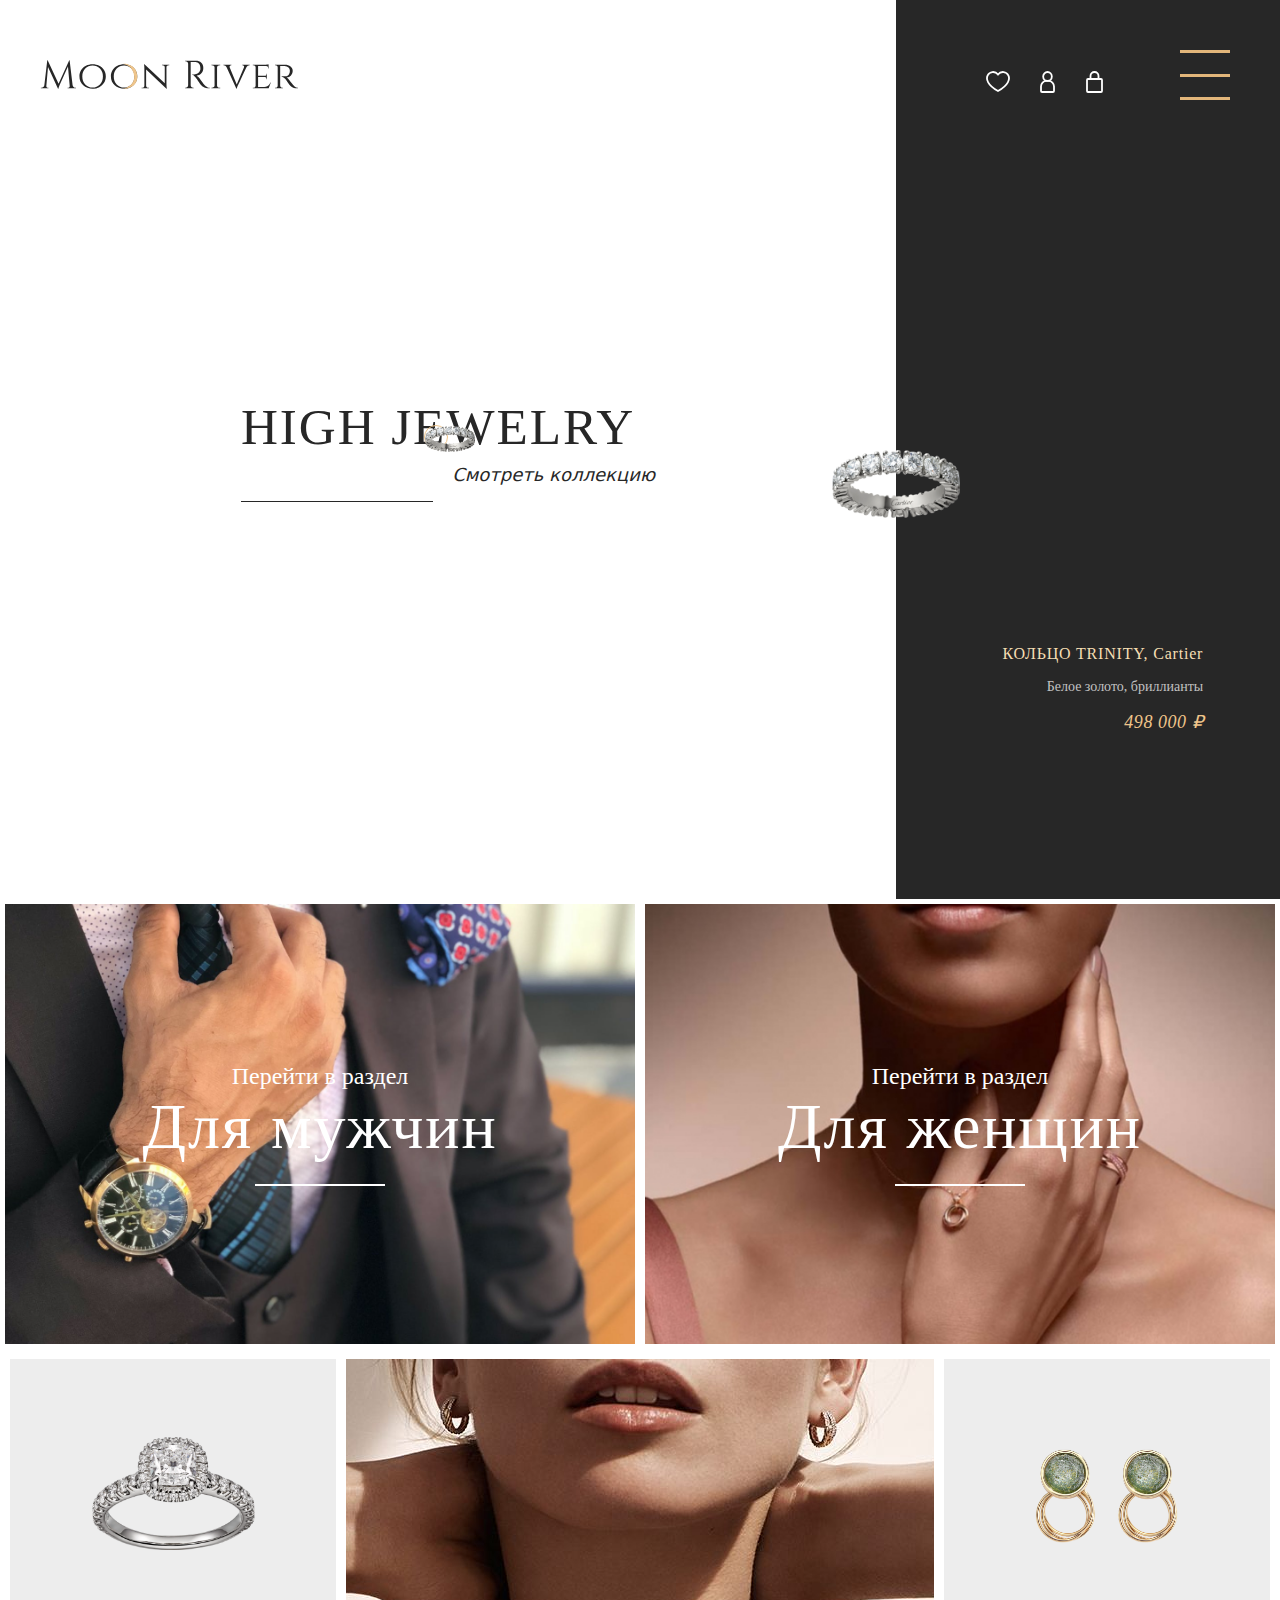
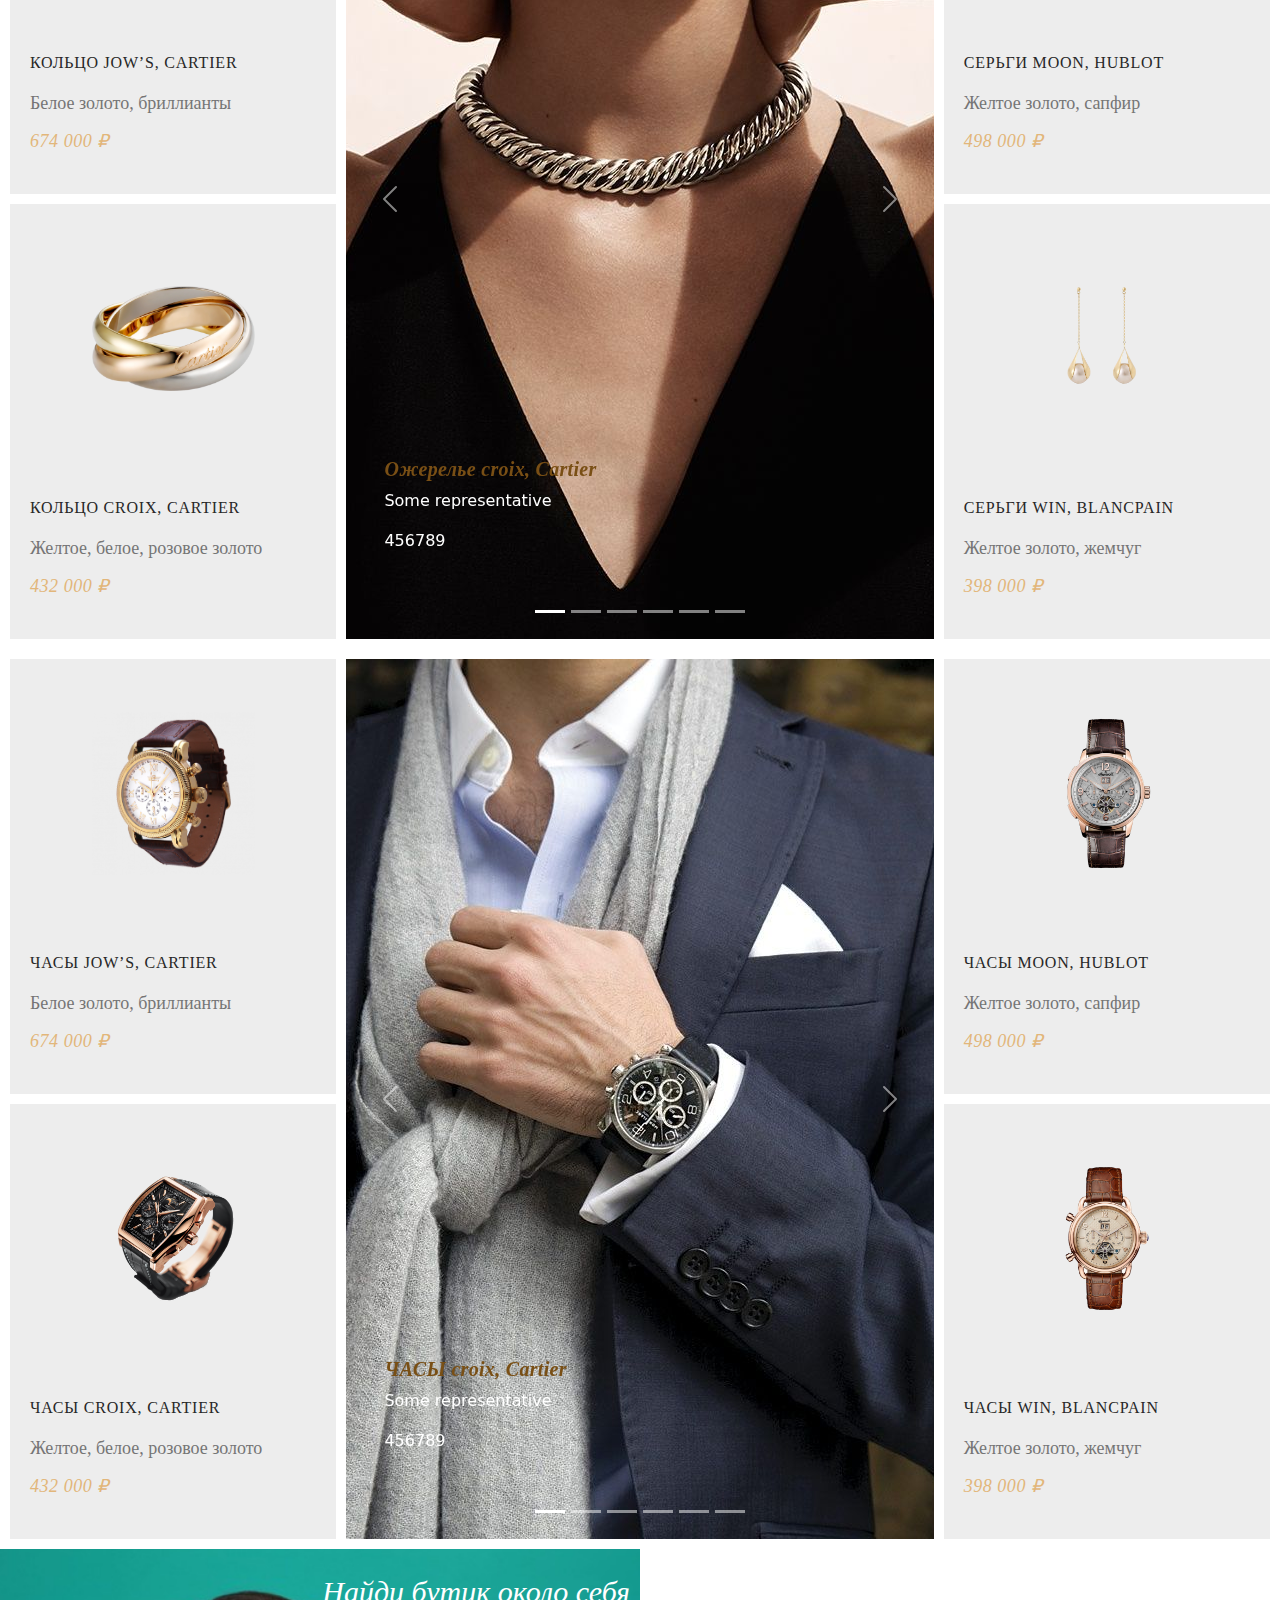
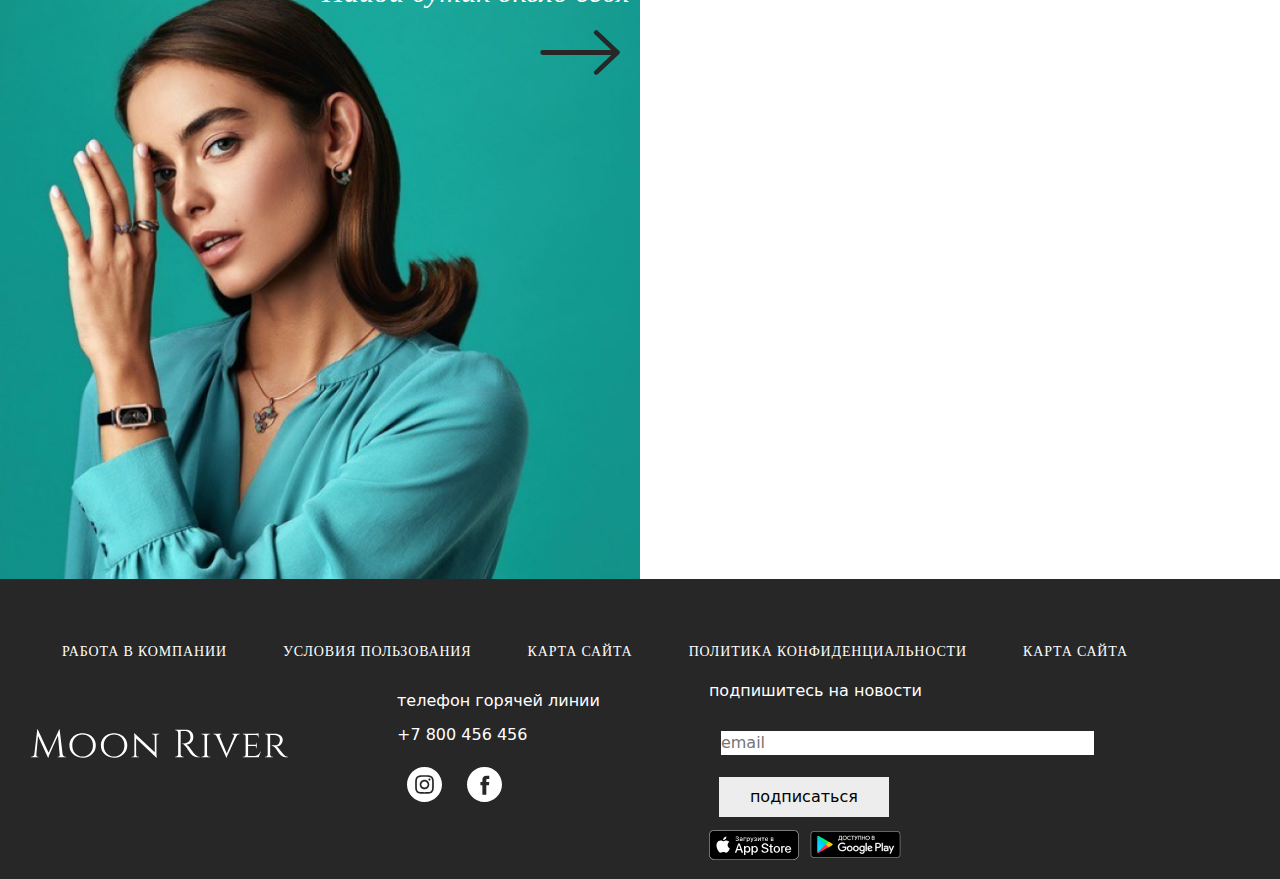
==== commit ad871680: "button" ====
--- a/index.html
+++ b/index.html
@@ -190,7 +190,7 @@
     <div class="wrapper">
         
         <!-- ПЕРВЫЙ БЛОК__________________________________________________ -->
-        <header class="header">
+        <div class="header">
 
           
  
@@ -290,7 +290,7 @@
             <!-- _________________________________________________________________________ -->
 
 
-        </header>
+        </div>
 
 
 
@@ -308,14 +308,14 @@
                 <div class="row">
                     <div class="col-12">
                         <a href="#" class="sell__bigblock">
-                            <div id="carouselExampleCaptions1" class="carousel slide">
+                            <div id="carouselExampleCaptions11" class="carousel slide">
                                 <div class="carousel-indicators">
-                                  <button type="button" data-bs-target="#carouselExampleCaptions1" data-bs-slide-to="0" class="active" aria-current="true" aria-label="Slide 1"></button>
-                                  <button type="button" data-bs-target="#carouselExampleCaptions1" data-bs-slide-to="1" aria-label="Slide 2"></button>
-                                  <button type="button" data-bs-target="#carouselExampleCaptions1" data-bs-slide-to="2" aria-label="Slide 3"></button>
-                                  <button type="button" data-bs-target="#carouselExampleCaptions1" data-bs-slide-to="3" aria-label="Slide 4"></button>
-                                  <button type="button" data-bs-target="#carouselExampleCaptions1" data-bs-slide-to="4" aria-label="Slide 5"></button>
-                                  <button type="button" data-bs-target="#carouselExampleCaptions1" data-bs-slide-to="5" aria-label="Slide 6"></button>
+                                  <button type="button" data-bs-target="#carouselExampleCaptions11" data-bs-slide-to="0" class="active" aria-current="true" aria-label="Slide 1"></button>
+                                  <button type="button" data-bs-target="#carouselExampleCaptions11" data-bs-slide-to="1" aria-label="Slide 2"></button>
+                                  <button type="button" data-bs-target="#carouselExampleCaptions11" data-bs-slide-to="2" aria-label="Slide 3"></button>
+                                  <button type="button" data-bs-target="#carouselExampleCaptions11" data-bs-slide-to="3" aria-label="Slide 4"></button>
+                                  <button type="button" data-bs-target="#carouselExampleCaptions11" data-bs-slide-to="4" aria-label="Slide 5"></button>
+                                  <button type="button" data-bs-target="#carouselExampleCaptions11" data-bs-slide-to="5" aria-label="Slide 6"></button>
                                 </div>
                                 <div class="carousel-inner">
                                   <div class="carousel-item active">
@@ -367,11 +367,11 @@
                                     </div>
                                   </div>
                                 </div>
-                                <button class="carousel-control-prev" type="button" data-bs-target="#carouselExampleCaptions1" data-bs-slide="prev">
+                                <button class="carousel-control-prev" type="button" data-bs-target="#carouselExampleCaptions11" data-bs-slide="prev">
                                   <span class="carousel-control-prev-icon" aria-hidden="true"></span>
                                   <span class="visually-hidden">Previous</span>
                                 </button>
-                                <button class="carousel-control-next" type="button" data-bs-target="#carouselExampleCaptions1" data-bs-slide="next">
+                                <button class="carousel-control-next" type="button" data-bs-target="#carouselExampleCaptions11" data-bs-slide="next">
                                   <span class="carousel-control-next-icon" aria-hidden="true"></span>
                                   <span class="visually-hidden">Next</span>
                                 </button>
@@ -390,14 +390,14 @@
         </div>
         <div class="mobile-slider">
             <a href="#" class="sell__bigblock">
-                <div id="carouselExampleCaptions" class="carousel slide">
+                <div id="carouselExampleCaptions2" class="carousel slide">
                     <div class="carousel-indicators">
-                      <button type="button" data-bs-target="#carouselExampleCaptions" data-bs-slide-to="0" class="active" aria-current="true" aria-label="Slide 1"></button>
-                      <button type="button" data-bs-target="#carouselExampleCaptions" data-bs-slide-to="1" aria-label="Slide 2"></button>
-                      <button type="button" data-bs-target="#carouselExampleCaptions" data-bs-slide-to="2" aria-label="Slide 3"></button>
-                      <button type="button" data-bs-target="#carouselExampleCaptions" data-bs-slide-to="3" aria-label="Slide 4"></button>
-                      <button type="button" data-bs-target="#carouselExampleCaptions" data-bs-slide-to="4" aria-label="Slide 5"></button>
-                      <button type="button" data-bs-target="#carouselExampleCaptions" data-bs-slide-to="5" aria-label="Slide 6"></button>
+                      <button type="button" data-bs-target="#carouselExampleCaptions2" data-bs-slide-to="0" class="active" aria-current="true" aria-label="Slide 1"></button>
+                      <button type="button" data-bs-target="#carouselExampleCaptions2" data-bs-slide-to="1" aria-label="Slide 2"></button>
+                      <button type="button" data-bs-target="#carouselExampleCaptions2" data-bs-slide-to="2" aria-label="Slide 3"></button>
+                      <button type="button" data-bs-target="#carouselExampleCaptions2" data-bs-slide-to="3" aria-label="Slide 4"></button>
+                      <button type="button" data-bs-target="#carouselExampleCaptions2" data-bs-slide-to="4" aria-label="Slide 5"></button>
+                      <button type="button" data-bs-target="#carouselExampleCaptions2" data-bs-slide-to="5" aria-label="Slide 6"></button>
                     </div>
                     <div class="carousel-inner">
                       <div class="carousel-item active">
@@ -449,11 +449,11 @@
                         </div>
                       </div>
                     </div>
-                    <button class="carousel-control-prev" type="button" data-bs-target="#carouselExampleCaptions" data-bs-slide="prev">
+                    <button class="carousel-control-prev" type="button" data-bs-target="#carouselExampleCaptions2" data-bs-slide="prev">
                       <span class="carousel-control-prev-icon" aria-hidden="true"></span>
                       <span class="visually-hidden">Previous</span>
                     </button>
-                    <button class="carousel-control-next" type="button" data-bs-target="#carouselExampleCaptions" data-bs-slide="next">
+                    <button class="carousel-control-next" type="button" data-bs-target="#carouselExampleCaptions2" data-bs-slide="next">
                       <span class="carousel-control-next-icon" aria-hidden="true"></span>
                       <span class="visually-hidden">Next</span>
                     </button>
--- a/css/style.css
+++ b/css/style.css
@@ -89,6 +89,7 @@
 }
 .follow-cursor img{
   width: 50px;
+  
 }
 
 /* Активный класс для кружка при наведении на ссылку */
@@ -260,7 +261,7 @@
     border: 0;
     font-weight: 500;
   }
-  button{
+  .button1,.button2,.button3{
     background-color: #e2b77a8a;
     margin-left: 80%;
   }
--- a/css/nav.css
+++ b/css/nav.css
@@ -1,8 +1,4 @@
-* {
-  padding: 0;
-  margin: 0;
-  border: 0;
-}
+
 /* Кнопка бургер__________________________ */
 #bg-toggle{
     display: none;
@@ -99,14 +95,7 @@
     }
     .nav__link {
       text-decoration: none;
-      color: #FFF;
-      font-family: Arial, Helvetica, sans-serif;
-      font-size: 40px;
-      font-style: normal;
-      font-weight: 450;
-      line-height: normal;
-      
-      text-transform: uppercase;
+    
       
     }
   
@@ -116,7 +105,7 @@
       text-decoration: none;
       color: #FFF;
       font-family: Arial, Helvetica, sans-serif;
-      font-size: 20px;
+      font-size: 16px;
       font-style: normal;
       font-weight: 450;
       line-height: normal;
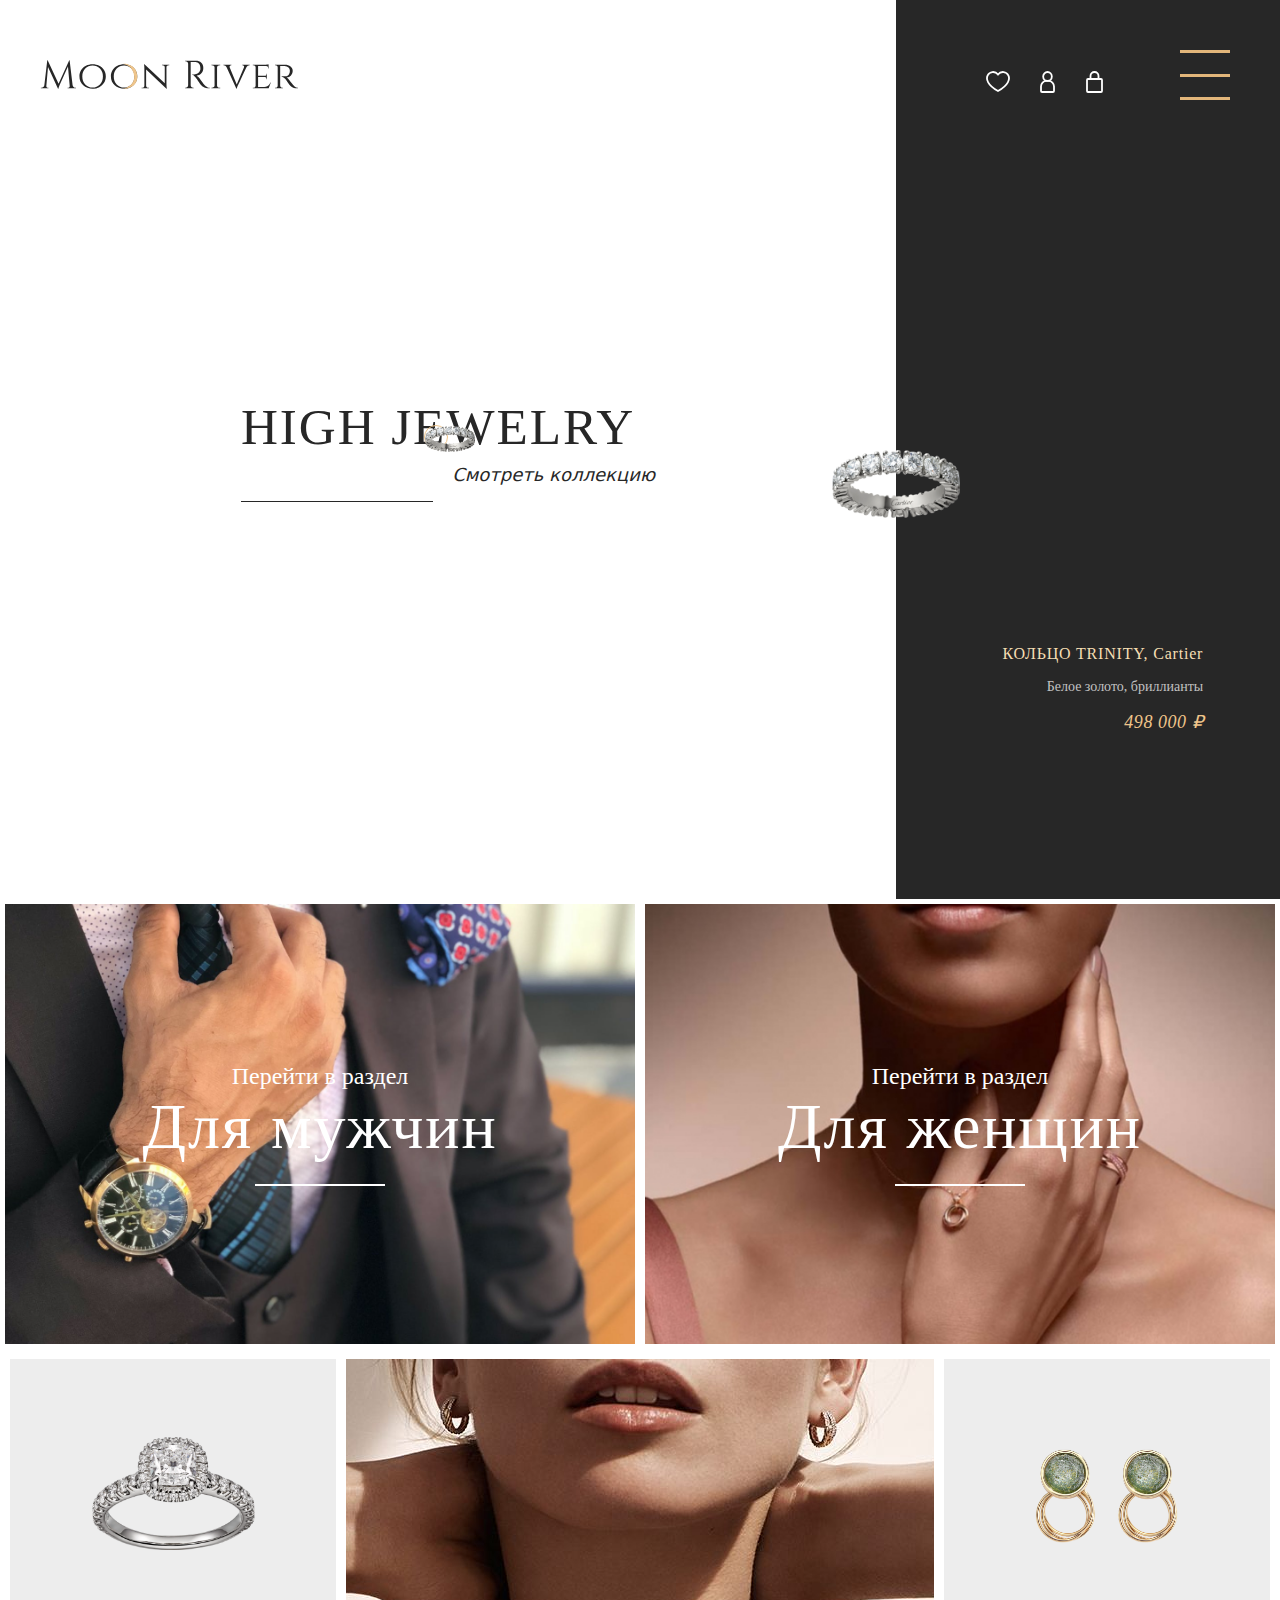
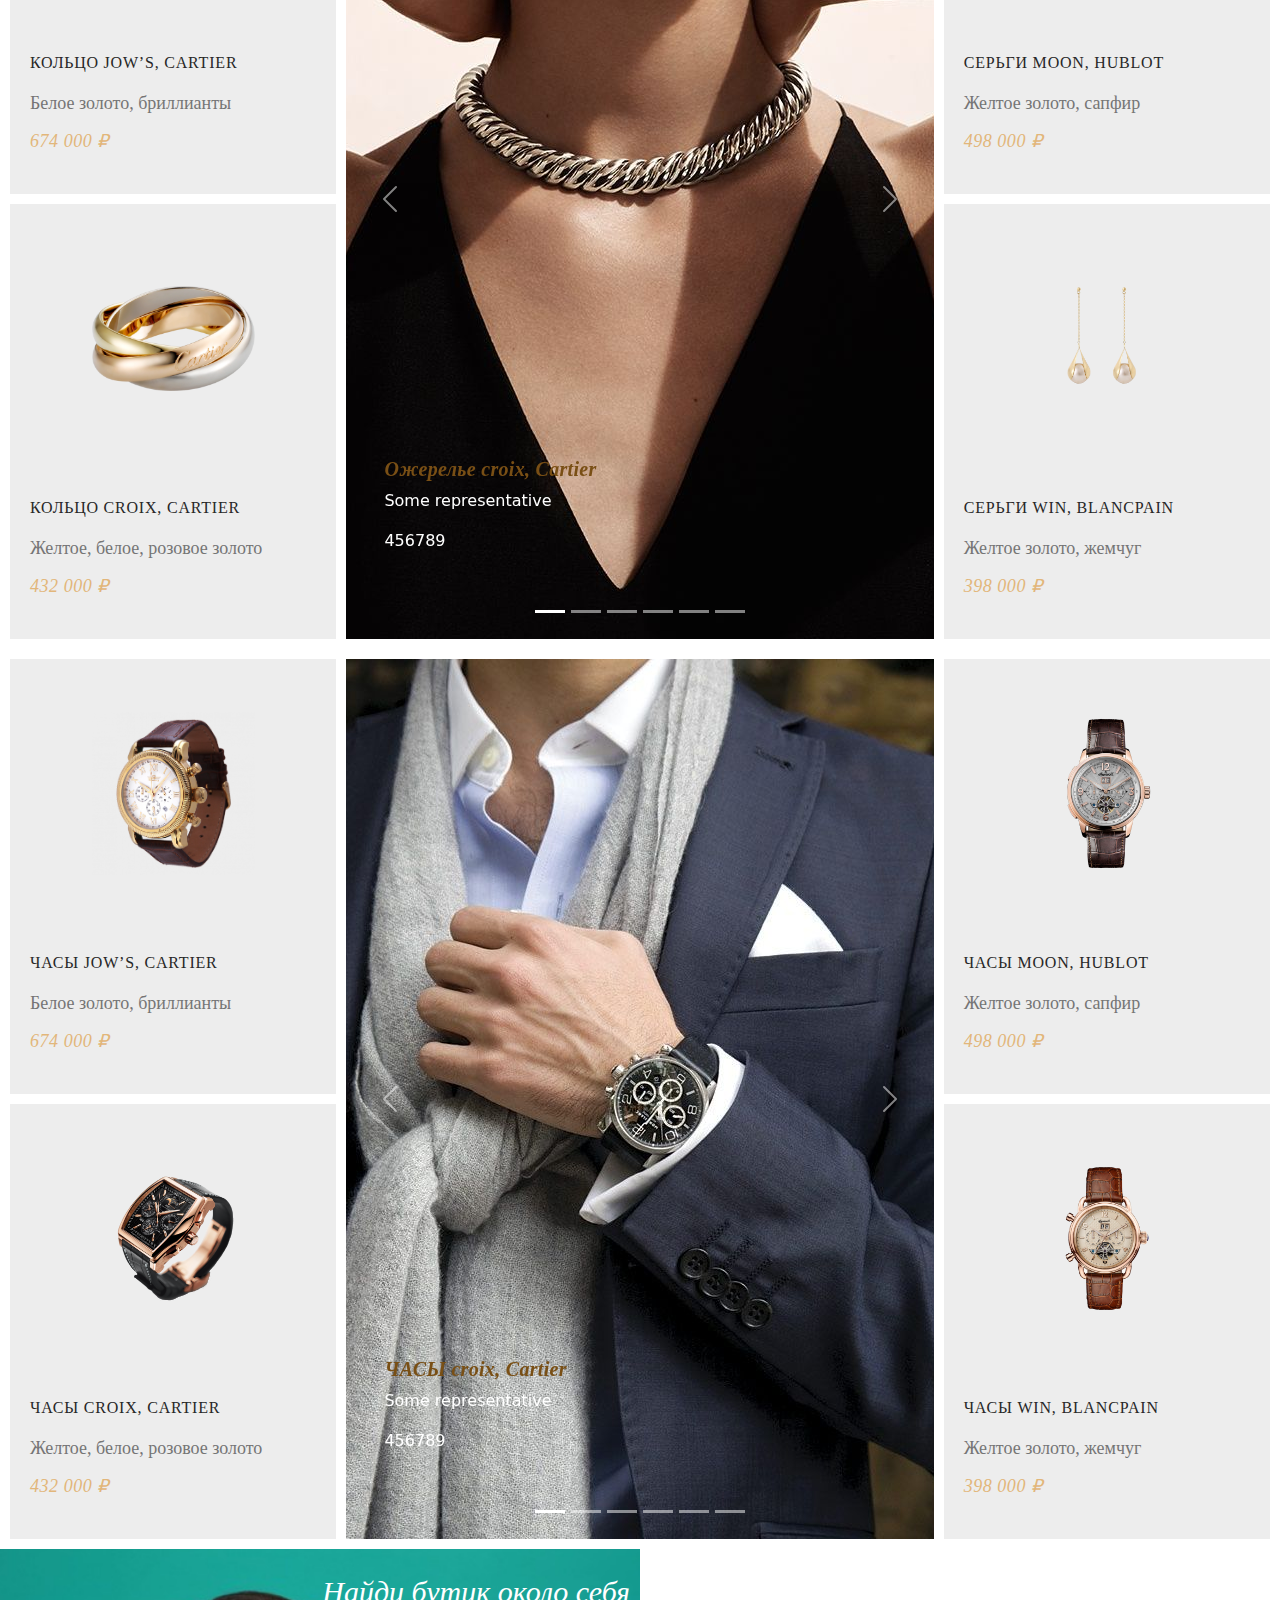
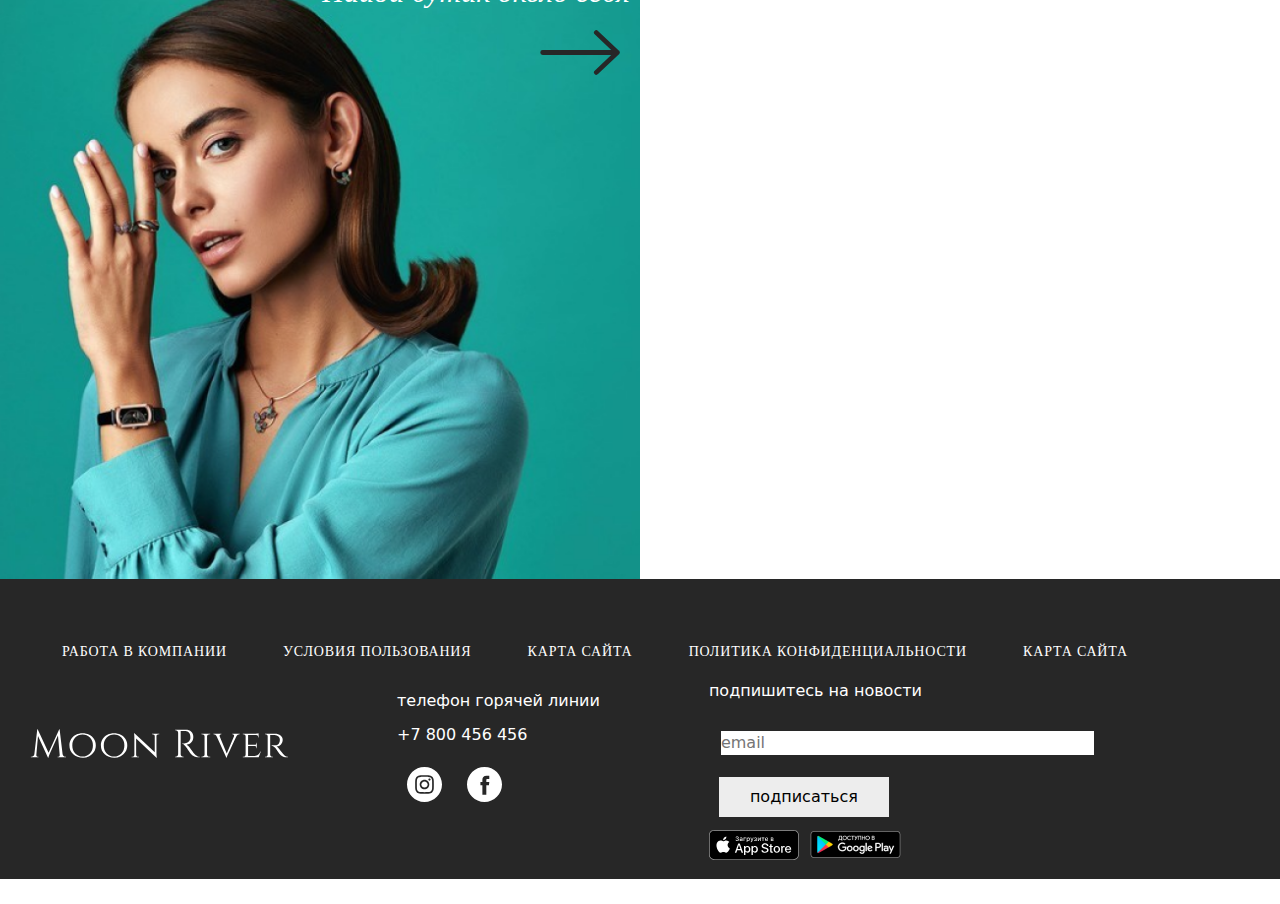
==== commit 90217335: "сумки" ====
--- a/index.html
+++ b/index.html
@@ -13,7 +13,14 @@
 </head>
 
 <body>
-     <!-- ВЫЕЗЖАЮЩИЙ НАВИГАЦИОННЫЙ БЛОК_____________________________________________________ -->
+ 
+
+
+
+
+    <!-- Общий блок  ____________________________________________________________________-->
+    <div class="wrapper">
+          <!-- ВЫЕЗЖАЮЩИЙ НАВИГАЦИОННЫЙ БЛОК_____________________________________________________ -->
      <label>
 
       <!-- КНОПКА БУРГЕР МЕНЮ ___________________-->
@@ -182,12 +189,6 @@
           </div>
        </nav>
   </label>
-
-
-
-
-    <!-- Общий блок  ____________________________________________________________________-->
-    <div class="wrapper">
         
         <!-- ПЕРВЫЙ БЛОК__________________________________________________ -->
         <div class="header">
--- a/css/style.css
+++ b/css/style.css
@@ -800,18 +800,27 @@
   margin: 10px 0;
  
 }
+@media (max-width:1138px){
+   .centr__text{
+    display: none;
+   }
+   .footer__list{
+    display: block;
+    
+   }
+   .footer__list li{
+    margin-top: 10px;
+   }
+ 
+   .footer{
+    height: 500px;
+  }
+}
+
 @media (max-width:767px){
-  .footer{
-    height: 500px;
-  }
-
- .footer__logo svg{
-  width: 40vw;
- }
- .footer__logo img{
-  display: none;
- }
- .centr__text,.footer__logo{
+ 
+
+ .footer__logo{
   display: none;
  }
  .footer__list{
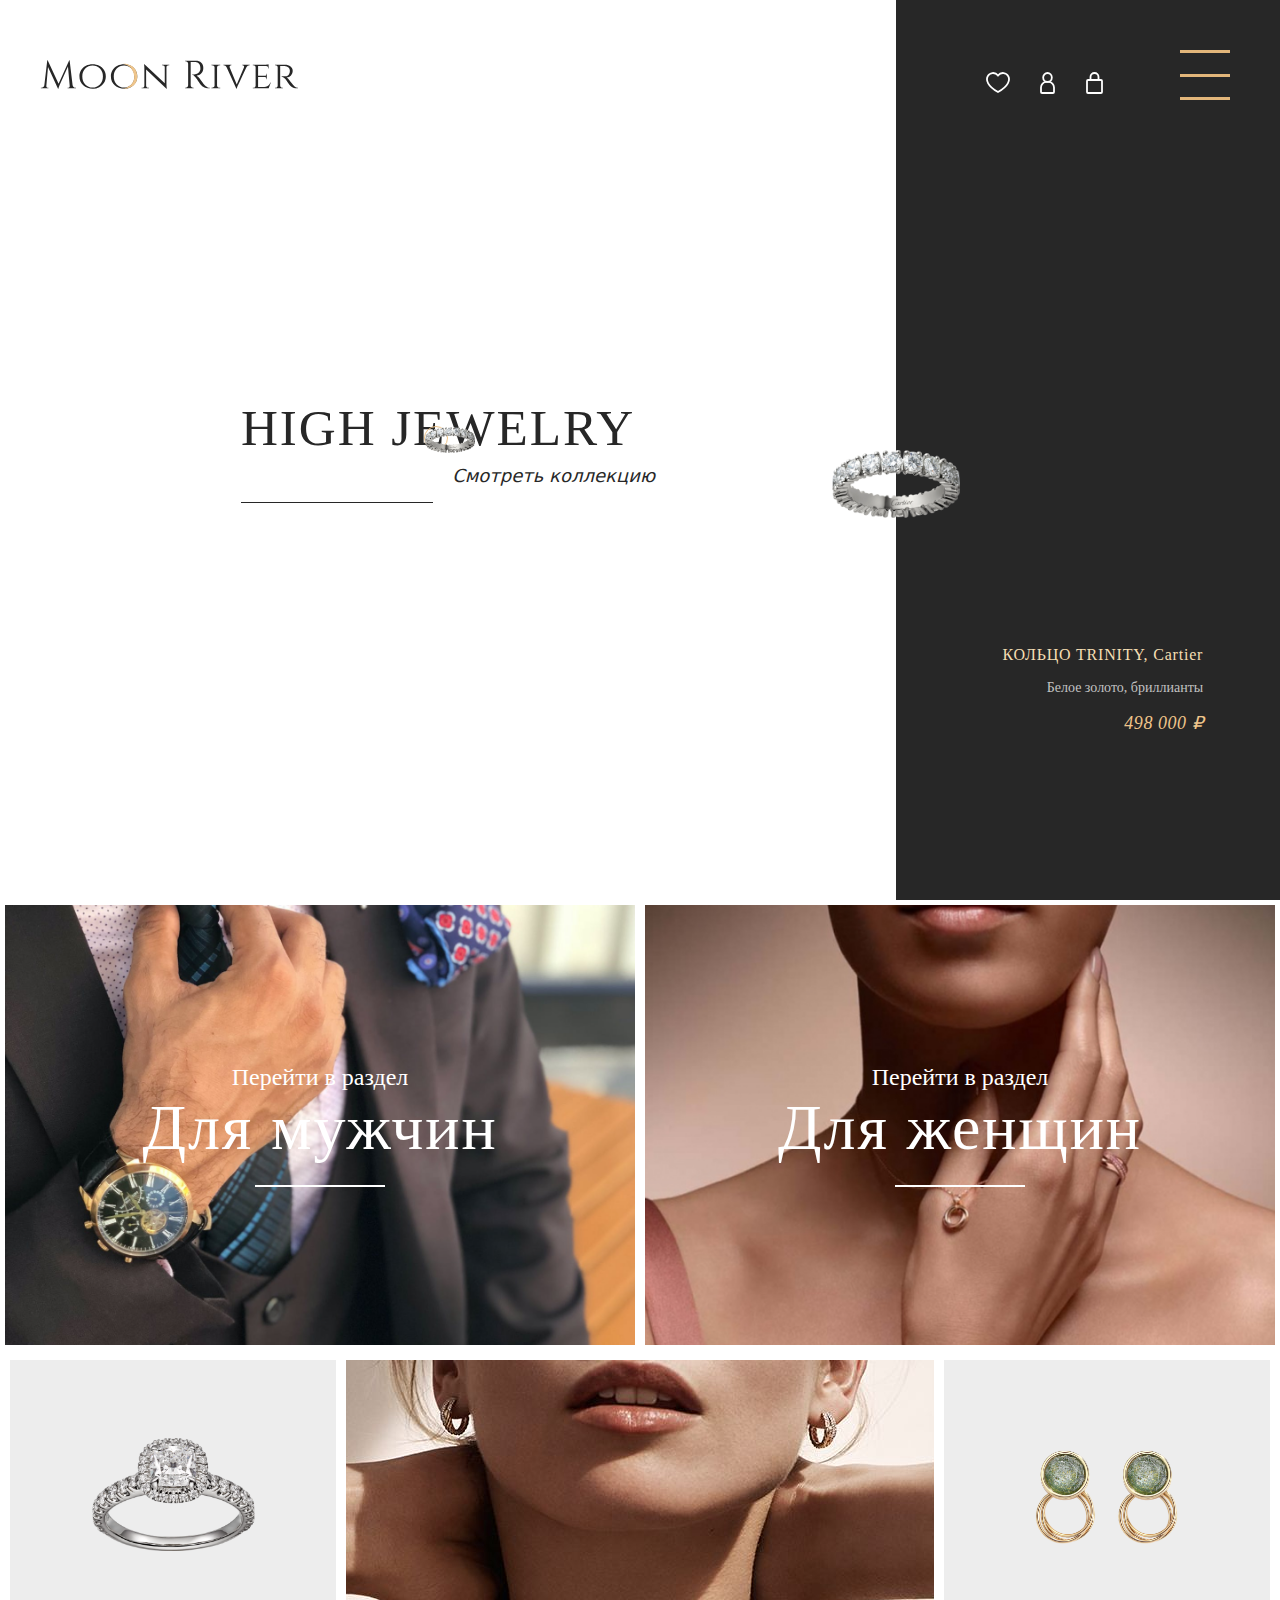
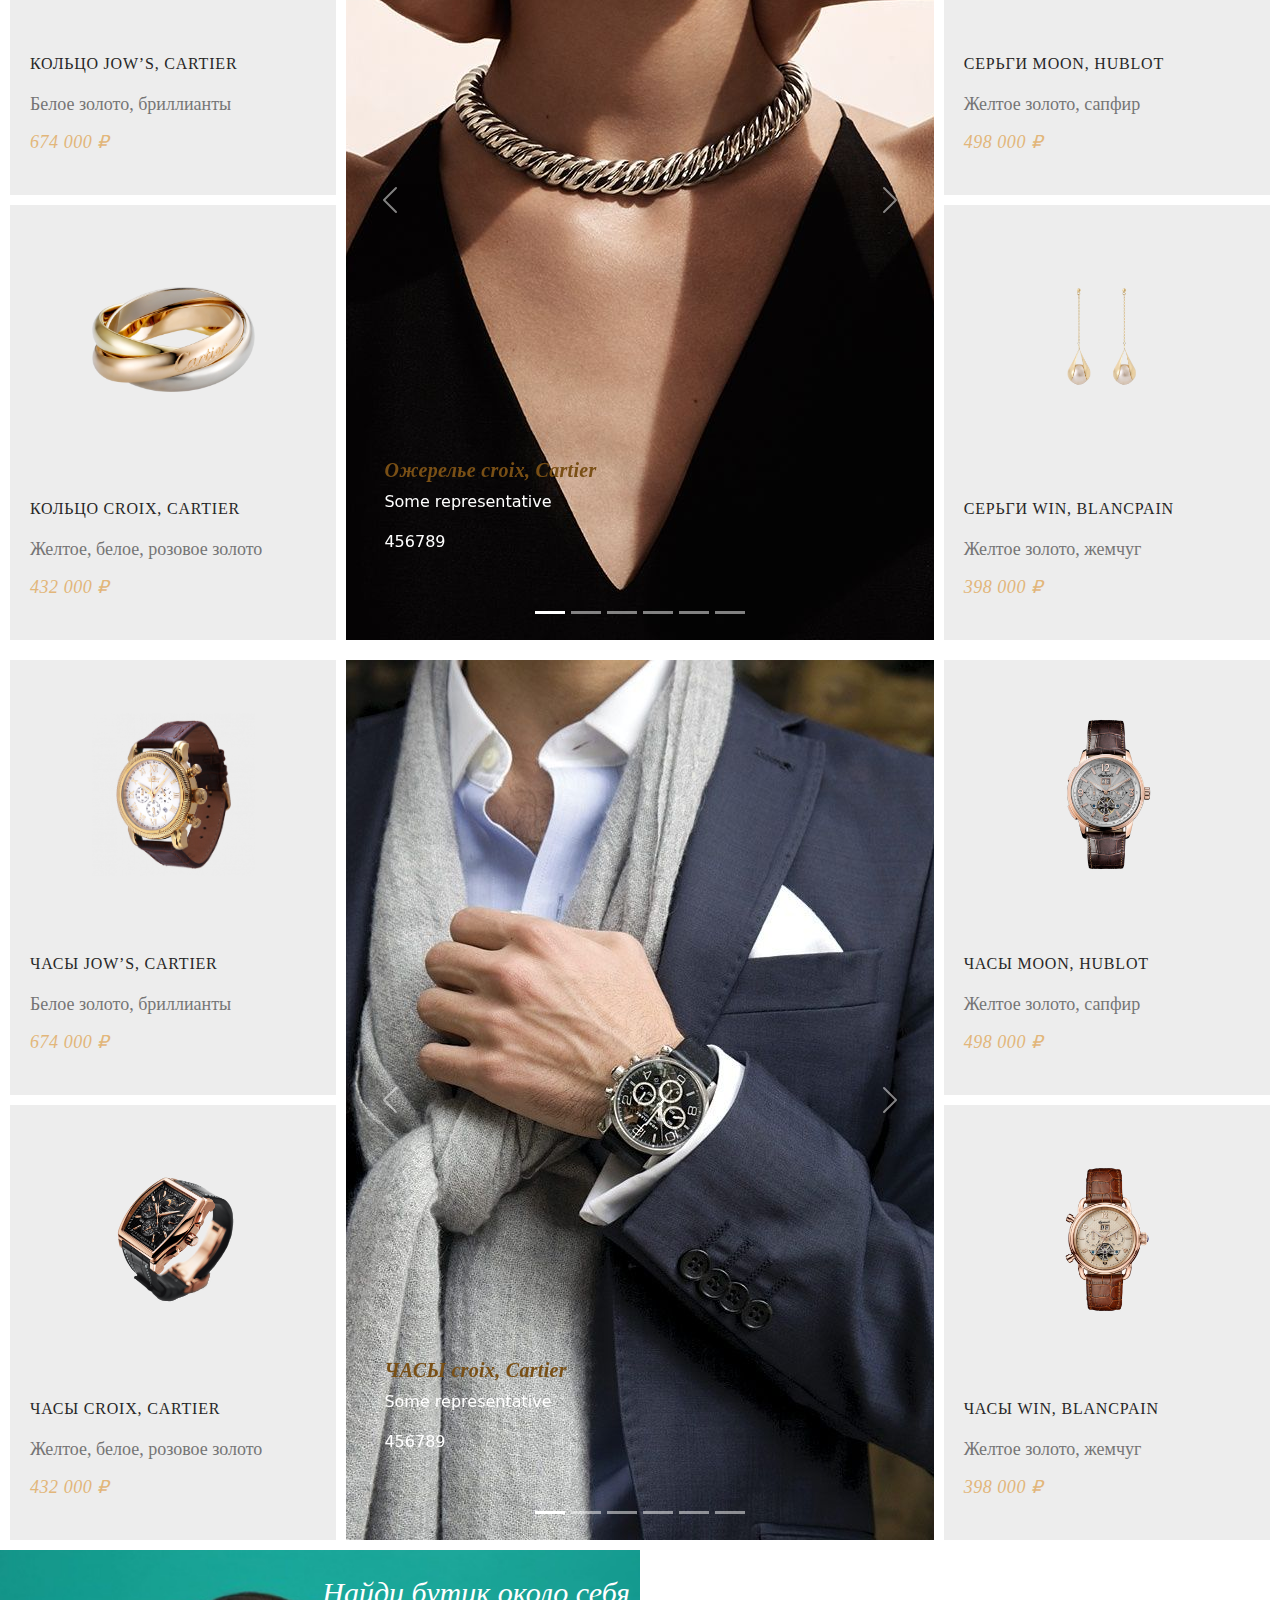
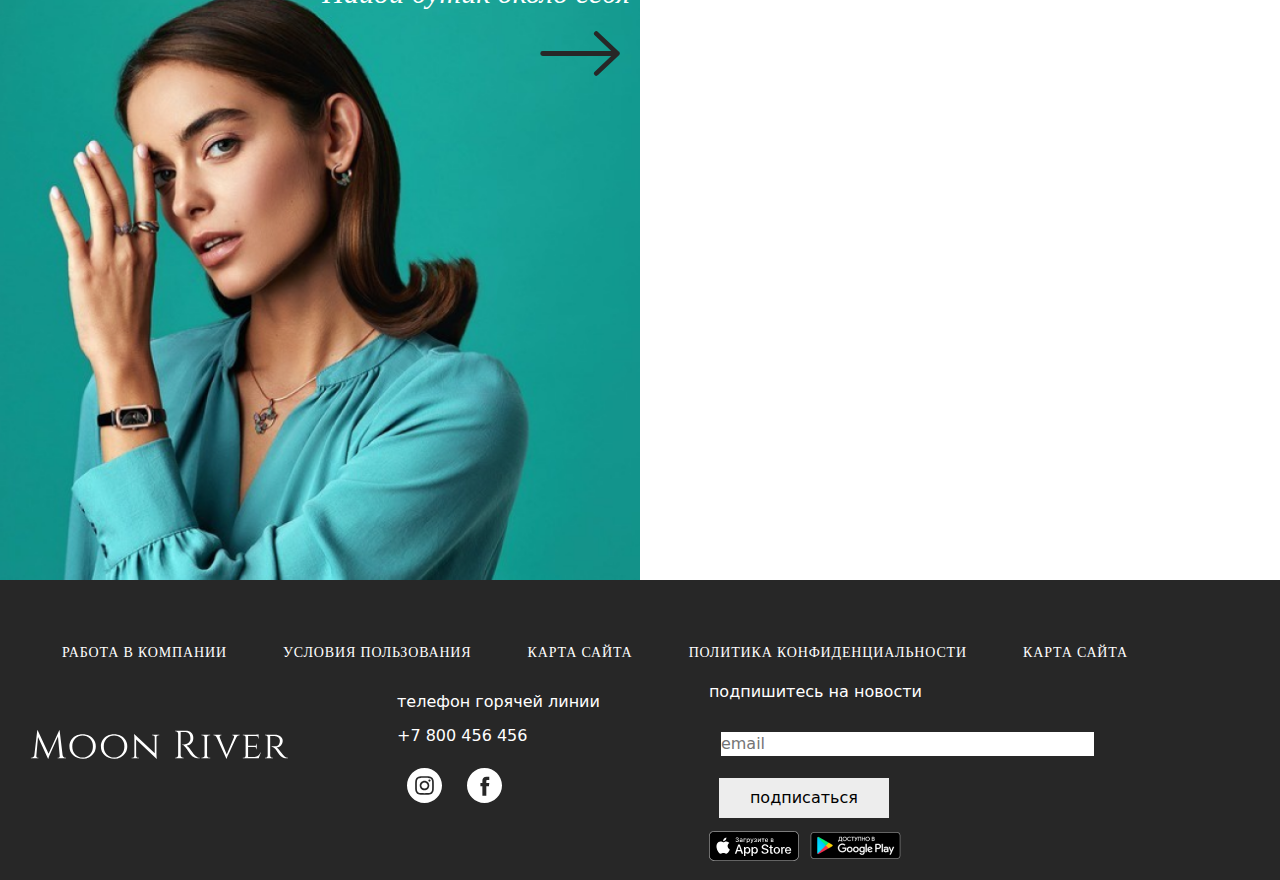
==== commit 1b97f749: "слайдер" ====
--- a/index.html
+++ b/index.html
@@ -21,177 +21,177 @@
     <!-- Общий блок  ____________________________________________________________________-->
     <div class="wrapper">
           <!-- ВЫЕЗЖАЮЩИЙ НАВИГАЦИОННЫЙ БЛОК_____________________________________________________ -->
-     <label>
-
-      <!-- КНОПКА БУРГЕР МЕНЮ ___________________-->
-      <input type="checkbox" id="bg-toggle">
-      <div class="burger__button">
-          <div class="line1"></div>
-          <div class="line2"></div>
-          <div class="line3"></div>
-      </div>
           
-
-      <!-- _____________________________________________ -->
-
-       <nav class="nav__block">
-
-
-           <!-- ЛЕВЫЙ НАВИГАЦИОННЫЙ БЛОК _____________________-->
-          <div class="nav__left">
-
-              <div class="nav__logo">
-                  <svg xmlns="http://www.w3.org/2000/svg" width="258" height="29" viewBox="0 0 258 29" fill="none">
-                      <path d="M35.4682 27.7381H36.0939V28.1275H27.6076V27.777H28.1942C28.6374 27.777 29.0155 27.6083 29.3283 27.2708C29.6412 26.9074 29.7715 26.518 29.7194 26.1027L27.9596 6.51646L19.747 24.7009C19.017 26.2844 18.5738 27.6083 18.4174 28.6726H18.0263L8.0148 7.0616L6.33319 26.1027C6.28104 26.518 6.4114 26.9074 6.72426 27.2708C7.03712 27.6083 7.40212 27.777 7.81927 27.777H8.44498V28.1275H0.858154V27.7381H1.48387C2.21388 27.7381 2.83959 27.5174 3.36103 27.0761C3.90853 26.6348 4.23442 26.0378 4.33871 25.285L7.27176 0.325195H7.66284L18.5738 23.8053L29.2501 0.325195H29.6021L32.6133 25.285C32.7437 26.3233 33.2651 27.0502 34.1776 27.4655C34.5687 27.6472 34.9989 27.7381 35.4682 27.7381ZM45.9841 5.77662C47.9916 4.73826 50.1947 4.21907 52.5932 4.21907C55.0181 4.21907 57.2341 4.73826 59.2417 5.77662C61.2492 6.78903 62.8395 8.22977 64.0128 10.0988C65.212 11.9679 65.8117 14.0836 65.8117 16.4458C65.8117 18.8081 65.212 20.9238 64.0128 22.7929C62.8395 24.6619 61.2492 26.1156 59.2417 27.154C57.2341 28.1664 55.1745 28.6726 53.0625 28.6726C50.9507 28.6726 49.0866 28.3741 47.4702 27.777C45.8537 27.18 44.4459 26.3493 43.2466 25.285C42.0734 24.2206 41.1348 22.9227 40.4308 21.3911C39.753 19.8595 39.4141 18.0683 39.4141 16.0175C39.4141 13.9408 40.0007 11.9679 41.1739 10.0988C42.3732 8.22977 43.9766 6.78903 45.9841 5.77662ZM45.2411 24.4283C47.2225 26.4791 49.6732 27.5045 52.5932 27.5045C55.5134 27.5045 57.9641 26.4791 59.9456 24.4283C61.927 22.3516 62.9177 19.6907 62.9177 16.4458C62.9177 13.201 61.927 10.5531 59.9456 8.50234C57.9641 6.4256 55.5134 5.38724 52.5932 5.38724C49.6732 5.38724 47.2225 6.4256 45.2411 8.50234C43.2857 10.5531 42.308 13.201 42.308 16.4458C42.308 19.6907 43.2857 22.3516 45.2411 24.4283ZM77.4429 5.77662C79.4504 4.73826 81.6534 4.21907 84.052 4.21907C86.4767 4.21907 88.6928 4.73826 90.7003 5.77662C92.7078 6.78903 94.2982 8.22977 95.4714 10.0988C96.6707 11.9679 97.2703 14.0836 97.2703 16.4458C97.2703 18.8081 96.6707 20.9238 95.4714 22.7929C94.2982 24.6619 92.7078 26.1156 90.7003 27.154C88.6928 28.1664 86.6331 28.6726 84.5213 28.6726C82.4095 28.6726 80.5454 28.3741 78.929 27.777C77.3125 27.18 75.9047 26.3493 74.7048 25.285C73.5321 24.2206 72.5936 22.9227 71.8896 21.3911C71.2112 19.8595 70.8723 18.0683 70.8723 16.0175C70.8723 13.9408 71.4589 11.9679 72.6327 10.0988C73.8314 8.22977 75.4354 6.78903 77.4429 5.77662ZM76.6998 24.4283C78.6813 26.4791 81.132 27.5045 84.052 27.5045C86.972 27.5045 89.4228 26.4791 91.4042 24.4283C93.3857 22.3516 94.3764 19.6907 94.3764 16.4458C94.3764 13.201 93.3857 10.5531 91.4042 8.50234C89.4228 6.4256 86.972 5.38724 84.052 5.38724C81.132 5.38724 78.6813 6.4256 76.6998 8.50234C74.7445 10.5531 73.7668 13.201 73.7668 16.4458C73.7668 19.6907 74.7445 22.3516 76.6998 24.4283ZM128.616 5.1536C128.042 5.1536 127.547 5.3483 127.13 5.73769C126.713 6.10111 126.491 6.5554 126.465 7.10054V23.6885C126.465 25.1941 126.556 26.6218 126.739 27.9717L126.817 28.6726H126.465L106.129 9.47581V25.7133C106.129 26.2844 106.338 26.7646 106.755 27.154C107.172 27.5434 107.68 27.7381 108.28 27.7381H108.945V28.1275H101.554V27.7381H102.218C102.818 27.7381 103.327 27.5434 103.744 27.154C104.161 26.7646 104.369 26.2844 104.369 25.7133V9.04748C104.369 7.46397 104.278 6.0492 104.096 4.80315L104.017 4.18013L104.448 4.21907L124.744 23.2601V7.10054C124.692 6.5554 124.458 6.10111 124.04 5.73769C123.623 5.3483 123.128 5.1536 122.554 5.1536H121.889V4.76422H129.281V5.1536H128.616ZM153.187 2.07744H150.684V25.285C150.684 25.9599 150.919 26.544 151.388 27.0372C151.883 27.5045 152.483 27.7381 153.187 27.7381H153.656L153.695 28.1275H145.131V27.7381H145.639C146.317 27.7381 146.891 27.5045 147.36 27.0372C147.855 26.5699 148.116 25.9988 148.142 25.3239V3.71287C148.116 3.03793 147.855 2.46683 147.36 1.99956C146.891 1.50634 146.317 1.25973 145.639 1.25973H145.131V0.870339H155.69C158.062 0.870339 159.926 1.5323 161.282 2.85622C162.638 4.15418 163.316 5.8545 163.316 7.95719C163.316 10.0339 162.664 11.8381 161.36 13.3697C160.083 14.8753 158.518 15.6281 156.667 15.6281C157.058 15.8098 157.515 16.1733 158.036 16.7184C158.584 17.2376 159.066 17.7827 159.483 18.3538C161.725 21.5468 163.185 23.5197 163.863 24.2725C164.541 24.9994 165.023 25.5056 165.31 25.7912C165.597 26.0507 165.91 26.3103 166.249 26.5699C166.588 26.8295 166.927 27.0372 167.265 27.193C168.022 27.5564 168.83 27.7381 169.69 27.7381V28.1275H167.539C166.418 28.1275 165.375 27.9328 164.411 27.5434C163.446 27.1281 162.716 26.7127 162.221 26.2974C161.751 25.8561 161.334 25.4407 160.969 25.0513C160.63 24.636 159.666 23.2861 158.075 21.0017C156.485 18.7173 155.559 17.4193 155.299 17.1078C155.038 16.7703 154.764 16.4458 154.477 16.1343C153.643 15.2517 152.809 14.8104 151.974 14.8104V14.421C152.183 14.447 152.457 14.46 152.796 14.46C153.135 14.46 153.552 14.447 154.047 14.421C157.28 14.3432 159.314 12.9933 160.148 10.3714C160.304 9.85222 160.383 9.37197 160.383 8.93067C160.383 8.4634 160.383 8.16487 160.383 8.03507C160.33 6.29581 159.874 4.89401 159.014 3.82969C158.153 2.76536 156.993 2.19426 155.533 2.11638C154.908 2.09042 154.125 2.07744 153.187 2.07744ZM171.938 27.7381C172.642 27.7381 173.255 27.5304 173.776 27.1151C174.298 26.6997 174.558 26.2065 174.558 25.6354V7.2563C174.558 6.6852 174.298 6.19197 173.776 5.77662C173.255 5.36128 172.629 5.1536 171.899 5.1536H171.391V4.76422H180.229V5.1536H179.721C179.017 5.1536 178.404 5.3483 177.883 5.73769C177.387 6.12707 177.113 6.60732 177.061 7.17842V25.6743C177.087 26.2454 177.361 26.7387 177.883 27.154C178.404 27.5434 179.017 27.7381 179.721 27.7381H180.229L180.268 28.1275H171.391V27.7381H171.938ZM209.713 5.1536H209.4C208.827 5.1536 208.266 5.3483 207.719 5.73769C207.171 6.10111 206.702 6.65924 206.311 7.41205C200.627 19.5609 197.668 25.9209 197.434 26.4921C196.99 27.5823 196.756 28.3092 196.73 28.6726H196.378L186.718 7.45099C185.962 5.9194 184.958 5.1536 183.707 5.1536H183.394V4.76422H191.411V5.1536H191.098C190.603 5.1536 190.225 5.33532 189.964 5.69875C189.729 6.03622 189.612 6.34773 189.612 6.63328C189.612 6.91883 189.651 7.21736 189.729 7.52887L196.73 24.5062L203.925 7.60675C204.056 7.26928 204.121 6.95777 204.121 6.67222C204.121 6.36071 203.991 6.03622 203.73 5.69875C203.469 5.33532 203.078 5.1536 202.557 5.1536H202.283V4.76422H209.713V5.1536ZM213.354 27.7381C213.98 27.7381 214.501 27.5434 214.918 27.154C215.362 26.7387 215.596 26.2454 215.622 25.6743V7.17842C215.622 6.60732 215.401 6.12707 214.957 5.73769C214.514 5.3483 213.98 5.1536 213.354 5.1536H212.807V4.76422H224.226C225.295 4.76422 226.233 4.68634 227.042 4.53058C227.85 4.37483 228.371 4.24503 228.606 4.1412V8.58022L228.176 8.54128V7.95719C228.176 7.41205 227.993 6.94479 227.628 6.5554C227.263 6.16601 226.794 5.97132 226.22 5.97132H218.086V15.8618H224.773C225.295 15.8618 225.686 15.706 225.947 15.3945C226.233 15.083 226.377 14.6936 226.377 14.2263V13.7201H226.807V19.1716H226.377V18.6654C226.377 17.9385 226.103 17.4453 225.556 17.1857C225.347 17.1078 225.125 17.0559 224.891 17.0299H218.086V26.9204H224.226C225.425 26.9204 226.429 26.7127 227.237 26.2974C228.071 25.882 228.697 25.3888 229.114 24.8177C229.558 24.2466 230.001 23.4938 230.444 22.5592H230.835L228.684 28.1275H212.807V27.7381H213.354ZM242.259 5.97132H240.187V25.6354C240.213 26.4401 240.578 27.0502 241.282 27.4655C241.621 27.6472 241.999 27.7381 242.416 27.7381H242.924L242.963 28.1275H234.946V27.7381H235.494C236.093 27.7381 236.602 27.5434 237.019 27.154C237.462 26.7387 237.684 26.2454 237.684 25.6743V7.17842C237.684 6.60732 237.462 6.12707 237.019 5.73769C236.602 5.3483 236.093 5.1536 235.494 5.1536H234.946V4.76422H244.762C247.213 4.76422 249.142 5.32234 250.55 6.43858C251.984 7.55483 252.701 9.02152 252.701 10.8387C252.701 12.6558 252.127 14.1744 250.98 15.3945C249.833 16.6146 248.373 17.3155 246.6 17.4972C247.434 17.8606 248.438 18.873 249.611 20.5344C249.585 20.5344 250.029 21.1055 250.941 22.2477C251.88 23.3899 252.623 24.2855 253.17 24.9345C253.744 25.5575 254.213 26.0378 254.578 26.3752C255.543 27.2838 256.651 27.7381 257.902 27.7381V28.1275H256.69C254.63 28.1275 253.014 27.7251 251.841 26.9204C250.954 26.3233 250.146 25.5835 249.416 24.7009C249.26 24.4932 248.595 23.5846 247.421 21.9752C246.274 20.3397 245.662 19.4701 245.583 19.3663C244.176 17.627 242.859 16.7574 241.634 16.7574V16.368C244.684 16.368 246.522 16.2122 247.148 15.9007C248.008 15.4594 248.595 14.9921 248.908 14.4989C249.559 13.4605 249.885 12.3183 249.885 11.0723C249.885 9.48879 249.416 8.26871 248.477 7.41205C247.539 6.5554 246.274 6.08813 244.684 6.01026C243.98 5.9843 243.172 5.97132 242.259 5.97132Z" fill="white"/>
-                  </svg>
-                  <img src="img/icon/Vector (1).svg" alt="">
-              </div>
-
-              <!-- ВЕРХНЯЯ НАВИГАЦИОННАЯ ПАНЕЛЬ В ЛЕВОМ БЛОКЕ-->
-              <div class="nav__menu">
-                  <ul class="nav__list">
-                      <li><a href="2.html" target="_blank" class="nav__link">
-                        <span class="l1">ю</span>
-                        <span class="l2">в</span>
-                        <span class="l3">е</span>
-                        <span class="l4">л</span>
-                        <span class="l5">и</span>
-                        <span class="l6">р</span>
-                        <span class="l7">н</span>
-                        <span class="l8">ы</span>
-                        <span class="l9">е</span>
-                        <span class="l10"> </span>
-                        <span class="l11">и</span>
-                        <span class="l12">з</span>
-                        <span class="l13">д</span>
-                        <span class="l14">е</span>
-                        <span class="l15">л</span>
-                        <span class="l16">и</span>
-                        <span class="l17">я</span>
-                        </a></li>
-                      <li><a href="3.html" target="_blank" class="nav__link">
-                        <span class="l1">ч</span>
-                        <span class="l2">а</span>
-                        <span class="l3">с</span>
-                        <span class="l4">ы</span>
-                      </a></li>
-                      <li><a href="4.html" target="_blank" class="nav__link">
-                        <span class="l1">a</span>
-                        <span class="l2">р</span>
-                        <span class="l3">о</span>
-                        <span class="l4">м</span>
-                        <span class="l5">а</span>
-                        <span class="l6">т</span>
-                        <span class="l7">ы</span>
-                        </a></li>
-                      <li><a href="5.html" target="_blank" class="nav__link">
-                        <span class="l1">С</span>
-                        <span class="l2">в</span>
-                        <span class="l3">а</span>
-                        <span class="l4">д</span>
-                        <span class="l5">е</span>
-                        <span class="l6">б</span>
-                        <span class="l7">н</span>
-                        <span class="l8">ы</span>
-                        <span class="l9">е</span>
-                        <span class="l10"> </span>
-                        <span class="l11">у</span>
-                        <span class="l12">к</span>
-                        <span class="l13">р</span>
-                        <span class="l14">а</span>
-                        <span class="l15">ш</span>
-                        <span class="l16">е</span>
-                        <span class="l17">н</span>
-                        <span class="l18">и</span>
-                        <span class="l19">я</span>
-                        </a></li>
-                      <li><a href="6.html" target="_blank" class="nav__link">
-                        <span class="l1">и</span>
-                        <span class="l2">з</span>
-                        <span class="l3">д</span>
-                        <span class="l4">е</span>
-                        <span class="l5">л</span>
-                        <span class="l6">и</span>
-                        <span class="l7">я</span>
-                        <span class="l8"> </span>
-                        <span class="l9">и</span>
-                        <span class="l10">з</span>
-                        <span class="l11"> </span>
-                        <span class="l12">к</span>
-                        <span class="l13">о</span>
-                        <span class="l14">ж</span>
-                        <span class="l15">и</span>
-                        
-                        </a></li>
-                  </ul>
-              </div>
-
-
-              <!-- НИЖНЯЯ НАВИГАЦИОННАЯ ПАНЕЛЬ В ЛЕВОМ БЛОКЕ-->
-              
-
-
-              <div class="kiss__block">
-                  <div class="container-fluid text-center ">
-                      <div class="row">
-                          <div class="col-lg-8 col-md-11 ">
-                              <div class="img-kiss">
-                         
-                                  <div class="kiss__block2">
-      
-                                      <p class="p">Новая коллекция by Mercury</p>
-      
-                                      <p class="kiss-title">JUSTE UN CLOU</p>
-      
-                                      <div class="lin2">
-                                          <a href="2.html">Cмотреть коллекцию</a>
-                                          <img src="img/icon/Line (1).svg" alt="" class="linya">
+          <!-- ПЕРВЫЙ БЛОК__________________________________________________ -->
+          <div class="header">
+          <label>
+     
+           <!-- КНОПКА БУРГЕР МЕНЮ ___________________-->
+           <input type="checkbox" id="bg-toggle">
+           <div class="burger__button">
+               <div class="line1"></div>
+               <div class="line2"></div>
+               <div class="line3"></div>
+           </div>
+               
+     
+           <!-- _____________________________________________ -->
+     
+            <nav class="nav__block">
+     
+     
+                <!-- ЛЕВЫЙ НАВИГАЦИОННЫЙ БЛОК _____________________-->
+               <div class="nav__left">
+     
+                   <div class="nav__logo">
+                       <svg xmlns="http://www.w3.org/2000/svg" width="258" height="29" viewBox="0 0 258 29" fill="none">
+                           <path d="M35.4682 27.7381H36.0939V28.1275H27.6076V27.777H28.1942C28.6374 27.777 29.0155 27.6083 29.3283 27.2708C29.6412 26.9074 29.7715 26.518 29.7194 26.1027L27.9596 6.51646L19.747 24.7009C19.017 26.2844 18.5738 27.6083 18.4174 28.6726H18.0263L8.0148 7.0616L6.33319 26.1027C6.28104 26.518 6.4114 26.9074 6.72426 27.2708C7.03712 27.6083 7.40212 27.777 7.81927 27.777H8.44498V28.1275H0.858154V27.7381H1.48387C2.21388 27.7381 2.83959 27.5174 3.36103 27.0761C3.90853 26.6348 4.23442 26.0378 4.33871 25.285L7.27176 0.325195H7.66284L18.5738 23.8053L29.2501 0.325195H29.6021L32.6133 25.285C32.7437 26.3233 33.2651 27.0502 34.1776 27.4655C34.5687 27.6472 34.9989 27.7381 35.4682 27.7381ZM45.9841 5.77662C47.9916 4.73826 50.1947 4.21907 52.5932 4.21907C55.0181 4.21907 57.2341 4.73826 59.2417 5.77662C61.2492 6.78903 62.8395 8.22977 64.0128 10.0988C65.212 11.9679 65.8117 14.0836 65.8117 16.4458C65.8117 18.8081 65.212 20.9238 64.0128 22.7929C62.8395 24.6619 61.2492 26.1156 59.2417 27.154C57.2341 28.1664 55.1745 28.6726 53.0625 28.6726C50.9507 28.6726 49.0866 28.3741 47.4702 27.777C45.8537 27.18 44.4459 26.3493 43.2466 25.285C42.0734 24.2206 41.1348 22.9227 40.4308 21.3911C39.753 19.8595 39.4141 18.0683 39.4141 16.0175C39.4141 13.9408 40.0007 11.9679 41.1739 10.0988C42.3732 8.22977 43.9766 6.78903 45.9841 5.77662ZM45.2411 24.4283C47.2225 26.4791 49.6732 27.5045 52.5932 27.5045C55.5134 27.5045 57.9641 26.4791 59.9456 24.4283C61.927 22.3516 62.9177 19.6907 62.9177 16.4458C62.9177 13.201 61.927 10.5531 59.9456 8.50234C57.9641 6.4256 55.5134 5.38724 52.5932 5.38724C49.6732 5.38724 47.2225 6.4256 45.2411 8.50234C43.2857 10.5531 42.308 13.201 42.308 16.4458C42.308 19.6907 43.2857 22.3516 45.2411 24.4283ZM77.4429 5.77662C79.4504 4.73826 81.6534 4.21907 84.052 4.21907C86.4767 4.21907 88.6928 4.73826 90.7003 5.77662C92.7078 6.78903 94.2982 8.22977 95.4714 10.0988C96.6707 11.9679 97.2703 14.0836 97.2703 16.4458C97.2703 18.8081 96.6707 20.9238 95.4714 22.7929C94.2982 24.6619 92.7078 26.1156 90.7003 27.154C88.6928 28.1664 86.6331 28.6726 84.5213 28.6726C82.4095 28.6726 80.5454 28.3741 78.929 27.777C77.3125 27.18 75.9047 26.3493 74.7048 25.285C73.5321 24.2206 72.5936 22.9227 71.8896 21.3911C71.2112 19.8595 70.8723 18.0683 70.8723 16.0175C70.8723 13.9408 71.4589 11.9679 72.6327 10.0988C73.8314 8.22977 75.4354 6.78903 77.4429 5.77662ZM76.6998 24.4283C78.6813 26.4791 81.132 27.5045 84.052 27.5045C86.972 27.5045 89.4228 26.4791 91.4042 24.4283C93.3857 22.3516 94.3764 19.6907 94.3764 16.4458C94.3764 13.201 93.3857 10.5531 91.4042 8.50234C89.4228 6.4256 86.972 5.38724 84.052 5.38724C81.132 5.38724 78.6813 6.4256 76.6998 8.50234C74.7445 10.5531 73.7668 13.201 73.7668 16.4458C73.7668 19.6907 74.7445 22.3516 76.6998 24.4283ZM128.616 5.1536C128.042 5.1536 127.547 5.3483 127.13 5.73769C126.713 6.10111 126.491 6.5554 126.465 7.10054V23.6885C126.465 25.1941 126.556 26.6218 126.739 27.9717L126.817 28.6726H126.465L106.129 9.47581V25.7133C106.129 26.2844 106.338 26.7646 106.755 27.154C107.172 27.5434 107.68 27.7381 108.28 27.7381H108.945V28.1275H101.554V27.7381H102.218C102.818 27.7381 103.327 27.5434 103.744 27.154C104.161 26.7646 104.369 26.2844 104.369 25.7133V9.04748C104.369 7.46397 104.278 6.0492 104.096 4.80315L104.017 4.18013L104.448 4.21907L124.744 23.2601V7.10054C124.692 6.5554 124.458 6.10111 124.04 5.73769C123.623 5.3483 123.128 5.1536 122.554 5.1536H121.889V4.76422H129.281V5.1536H128.616ZM153.187 2.07744H150.684V25.285C150.684 25.9599 150.919 26.544 151.388 27.0372C151.883 27.5045 152.483 27.7381 153.187 27.7381H153.656L153.695 28.1275H145.131V27.7381H145.639C146.317 27.7381 146.891 27.5045 147.36 27.0372C147.855 26.5699 148.116 25.9988 148.142 25.3239V3.71287C148.116 3.03793 147.855 2.46683 147.36 1.99956C146.891 1.50634 146.317 1.25973 145.639 1.25973H145.131V0.870339H155.69C158.062 0.870339 159.926 1.5323 161.282 2.85622C162.638 4.15418 163.316 5.8545 163.316 7.95719C163.316 10.0339 162.664 11.8381 161.36 13.3697C160.083 14.8753 158.518 15.6281 156.667 15.6281C157.058 15.8098 157.515 16.1733 158.036 16.7184C158.584 17.2376 159.066 17.7827 159.483 18.3538C161.725 21.5468 163.185 23.5197 163.863 24.2725C164.541 24.9994 165.023 25.5056 165.31 25.7912C165.597 26.0507 165.91 26.3103 166.249 26.5699C166.588 26.8295 166.927 27.0372 167.265 27.193C168.022 27.5564 168.83 27.7381 169.69 27.7381V28.1275H167.539C166.418 28.1275 165.375 27.9328 164.411 27.5434C163.446 27.1281 162.716 26.7127 162.221 26.2974C161.751 25.8561 161.334 25.4407 160.969 25.0513C160.63 24.636 159.666 23.2861 158.075 21.0017C156.485 18.7173 155.559 17.4193 155.299 17.1078C155.038 16.7703 154.764 16.4458 154.477 16.1343C153.643 15.2517 152.809 14.8104 151.974 14.8104V14.421C152.183 14.447 152.457 14.46 152.796 14.46C153.135 14.46 153.552 14.447 154.047 14.421C157.28 14.3432 159.314 12.9933 160.148 10.3714C160.304 9.85222 160.383 9.37197 160.383 8.93067C160.383 8.4634 160.383 8.16487 160.383 8.03507C160.33 6.29581 159.874 4.89401 159.014 3.82969C158.153 2.76536 156.993 2.19426 155.533 2.11638C154.908 2.09042 154.125 2.07744 153.187 2.07744ZM171.938 27.7381C172.642 27.7381 173.255 27.5304 173.776 27.1151C174.298 26.6997 174.558 26.2065 174.558 25.6354V7.2563C174.558 6.6852 174.298 6.19197 173.776 5.77662C173.255 5.36128 172.629 5.1536 171.899 5.1536H171.391V4.76422H180.229V5.1536H179.721C179.017 5.1536 178.404 5.3483 177.883 5.73769C177.387 6.12707 177.113 6.60732 177.061 7.17842V25.6743C177.087 26.2454 177.361 26.7387 177.883 27.154C178.404 27.5434 179.017 27.7381 179.721 27.7381H180.229L180.268 28.1275H171.391V27.7381H171.938ZM209.713 5.1536H209.4C208.827 5.1536 208.266 5.3483 207.719 5.73769C207.171 6.10111 206.702 6.65924 206.311 7.41205C200.627 19.5609 197.668 25.9209 197.434 26.4921C196.99 27.5823 196.756 28.3092 196.73 28.6726H196.378L186.718 7.45099C185.962 5.9194 184.958 5.1536 183.707 5.1536H183.394V4.76422H191.411V5.1536H191.098C190.603 5.1536 190.225 5.33532 189.964 5.69875C189.729 6.03622 189.612 6.34773 189.612 6.63328C189.612 6.91883 189.651 7.21736 189.729 7.52887L196.73 24.5062L203.925 7.60675C204.056 7.26928 204.121 6.95777 204.121 6.67222C204.121 6.36071 203.991 6.03622 203.73 5.69875C203.469 5.33532 203.078 5.1536 202.557 5.1536H202.283V4.76422H209.713V5.1536ZM213.354 27.7381C213.98 27.7381 214.501 27.5434 214.918 27.154C215.362 26.7387 215.596 26.2454 215.622 25.6743V7.17842C215.622 6.60732 215.401 6.12707 214.957 5.73769C214.514 5.3483 213.98 5.1536 213.354 5.1536H212.807V4.76422H224.226C225.295 4.76422 226.233 4.68634 227.042 4.53058C227.85 4.37483 228.371 4.24503 228.606 4.1412V8.58022L228.176 8.54128V7.95719C228.176 7.41205 227.993 6.94479 227.628 6.5554C227.263 6.16601 226.794 5.97132 226.22 5.97132H218.086V15.8618H224.773C225.295 15.8618 225.686 15.706 225.947 15.3945C226.233 15.083 226.377 14.6936 226.377 14.2263V13.7201H226.807V19.1716H226.377V18.6654C226.377 17.9385 226.103 17.4453 225.556 17.1857C225.347 17.1078 225.125 17.0559 224.891 17.0299H218.086V26.9204H224.226C225.425 26.9204 226.429 26.7127 227.237 26.2974C228.071 25.882 228.697 25.3888 229.114 24.8177C229.558 24.2466 230.001 23.4938 230.444 22.5592H230.835L228.684 28.1275H212.807V27.7381H213.354ZM242.259 5.97132H240.187V25.6354C240.213 26.4401 240.578 27.0502 241.282 27.4655C241.621 27.6472 241.999 27.7381 242.416 27.7381H242.924L242.963 28.1275H234.946V27.7381H235.494C236.093 27.7381 236.602 27.5434 237.019 27.154C237.462 26.7387 237.684 26.2454 237.684 25.6743V7.17842C237.684 6.60732 237.462 6.12707 237.019 5.73769C236.602 5.3483 236.093 5.1536 235.494 5.1536H234.946V4.76422H244.762C247.213 4.76422 249.142 5.32234 250.55 6.43858C251.984 7.55483 252.701 9.02152 252.701 10.8387C252.701 12.6558 252.127 14.1744 250.98 15.3945C249.833 16.6146 248.373 17.3155 246.6 17.4972C247.434 17.8606 248.438 18.873 249.611 20.5344C249.585 20.5344 250.029 21.1055 250.941 22.2477C251.88 23.3899 252.623 24.2855 253.17 24.9345C253.744 25.5575 254.213 26.0378 254.578 26.3752C255.543 27.2838 256.651 27.7381 257.902 27.7381V28.1275H256.69C254.63 28.1275 253.014 27.7251 251.841 26.9204C250.954 26.3233 250.146 25.5835 249.416 24.7009C249.26 24.4932 248.595 23.5846 247.421 21.9752C246.274 20.3397 245.662 19.4701 245.583 19.3663C244.176 17.627 242.859 16.7574 241.634 16.7574V16.368C244.684 16.368 246.522 16.2122 247.148 15.9007C248.008 15.4594 248.595 14.9921 248.908 14.4989C249.559 13.4605 249.885 12.3183 249.885 11.0723C249.885 9.48879 249.416 8.26871 248.477 7.41205C247.539 6.5554 246.274 6.08813 244.684 6.01026C243.98 5.9843 243.172 5.97132 242.259 5.97132Z" fill="white"/>
+                       </svg>
+                       <img src="img/icon/Vector (1).svg" alt="">
+                   </div>
+     
+                   <!-- ВЕРХНЯЯ НАВИГАЦИОННАЯ ПАНЕЛЬ В ЛЕВОМ БЛОКЕ-->
+                   <div class="nav__menu">
+                       <ul class="nav__list">
+                           <li><a href="2.html" target="_blank" class="nav__link">
+                             <span class="l1">ю</span>
+                             <span class="l2">в</span>
+                             <span class="l3">е</span>
+                             <span class="l4">л</span>
+                             <span class="l5">и</span>
+                             <span class="l6">р</span>
+                             <span class="l7">н</span>
+                             <span class="l8">ы</span>
+                             <span class="l9">е</span>
+                             <span class="l10"> </span>
+                             <span class="l11">и</span>
+                             <span class="l12">з</span>
+                             <span class="l13">д</span>
+                             <span class="l14">е</span>
+                             <span class="l15">л</span>
+                             <span class="l16">и</span>
+                             <span class="l17">я</span>
+                             </a></li>
+                           <li><a href="3.html" target="_blank" class="nav__link">
+                             <span class="l1">ч</span>
+                             <span class="l2">а</span>
+                             <span class="l3">с</span>
+                             <span class="l4">ы</span>
+                           </a></li>
+                           <li><a href="4.html" target="_blank" class="nav__link">
+                             <span class="l1">a</span>
+                             <span class="l2">р</span>
+                             <span class="l3">о</span>
+                             <span class="l4">м</span>
+                             <span class="l5">а</span>
+                             <span class="l6">т</span>
+                             <span class="l7">ы</span>
+                             </a></li>
+                           <li><a href="5.html" target="_blank" class="nav__link">
+                             <span class="l1">С</span>
+                             <span class="l2">в</span>
+                             <span class="l3">а</span>
+                             <span class="l4">д</span>
+                             <span class="l5">е</span>
+                             <span class="l6">б</span>
+                             <span class="l7">н</span>
+                             <span class="l8">ы</span>
+                             <span class="l9">е</span>
+                             <span class="l10"> </span>
+                             <span class="l11">у</span>
+                             <span class="l12">к</span>
+                             <span class="l13">р</span>
+                             <span class="l14">а</span>
+                             <span class="l15">ш</span>
+                             <span class="l16">е</span>
+                             <span class="l17">н</span>
+                             <span class="l18">и</span>
+                             <span class="l19">я</span>
+                             </a></li>
+                           <li><a href="6.html" target="_blank" class="nav__link">
+                             <span class="l1">и</span>
+                             <span class="l2">з</span>
+                             <span class="l3">д</span>
+                             <span class="l4">е</span>
+                             <span class="l5">л</span>
+                             <span class="l6">и</span>
+                             <span class="l7">я</span>
+                             <span class="l8"> </span>
+                             <span class="l9">и</span>
+                             <span class="l10">з</span>
+                             <span class="l11"> </span>
+                             <span class="l12">к</span>
+                             <span class="l13">о</span>
+                             <span class="l14">ж</span>
+                             <span class="l15">и</span>
+                             
+                             </a></li>
+                       </ul>
+                   </div>
+     
+     
+                   <!-- НИЖНЯЯ НАВИГАЦИОННАЯ ПАНЕЛЬ В ЛЕВОМ БЛОКЕ-->
+                   
+     
+     
+                   <div class="kiss__block">
+                       <div class="container-fluid text-center ">
+                           <div class="row">
+                               <div class="col-lg-8 col-md-11 ">
+                                   <div class="img-kiss">
+                              
+                                       <div class="kiss__block2">
+           
+                                           <p class="p">Новая коллекция by Mercury</p>
+           
+                                           <p class="kiss-title">JUSTE UN CLOU</p>
+           
+                                           <div class="lin2">
+                                               <a href="2.html">Cмотреть коллекцию</a>
+                                               <img src="img/icon/Line (1).svg" alt="" class="linya">
+                                           </div>
+               
+               
+                                       </div>
+                                   </div>
+     
+                               </div>
+                               <div class="col-lg-4 col-md-1">
+                                   <div class="right__text">
+                                       <div class="centr__text">
+                                           <p>телефон горячей линии <br> +7 800 456 456</p>
+                                           <a href="http://www.facebook.com" target="_blank"><img src="img/icon/Instagram.svg" alt=""></a>
+                                          <a href="http://www.facebook.com" target="_blank"><img src="img/icon/Facebook.svg" alt=""></a>
                                       </div>
-          
-          
-                                  </div>
-                              </div>
-
-                          </div>
-                          <div class="col-lg-4 col-md-1">
-                              <div class="right__text">
-                                  <div class="centr__text">
-                                      <p>телефон горячей линии <br> +7 800 456 456</p>
-                                      <a href="http://www.facebook.com" target="_blank"><img src="img/icon/Instagram.svg" alt=""></a>
-                                     <a href="http://www.facebook.com" target="_blank"><img src="img/icon/Facebook.svg" alt=""></a>
-                                 </div>
-                                  <p>подпишитесь на новости</p>
-                                  <img src="img/icon/apple-store-badge 1.svg" alt="">
-                                  <img src="img/icon/ru_badge_web_generic 1.png" alt="">
-                              </div>
-
-                          </div>
-                      </div>
-                  </div>
-               
-                
-                 
-                  
-                
-
-
-              </div>
-
-                  
+                                       <p>подпишитесь на новости</p>
+                                       <img src="img/icon/apple-store-badge 1.svg" alt="">
+                                       <img src="img/icon/ru_badge_web_generic 1.png" alt="">
+                                   </div>
+     
+                               </div>
+                           </div>
+                       </div>
+                    
+                     
                       
-  
-                      
-
-          </div>
-          <div class="nav__right">
-              <p>HIGH JEWELRY</p>
-              <div class="collection__line"></div>
-          </div>
-       </nav>
-  </label>
-        
-        <!-- ПЕРВЫЙ БЛОК__________________________________________________ -->
-        <div class="header">
+                       
+                     
+     
+     
+                   </div>
+     
+                       
+                           
+       
+                           
+     
+               </div>
+               <div class="nav__right">
+                   <p>HIGH JEWELRY</p>
+                   <div class="collection__line"></div>
+               </div>
+            </nav>
+       </label>
 
           
  
@@ -390,76 +390,83 @@
             </div>
         </div>
         <div class="mobile-slider">
-            <a href="#" class="sell__bigblock">
-                <div id="carouselExampleCaptions2" class="carousel slide">
-                    <div class="carousel-indicators">
-                      <button type="button" data-bs-target="#carouselExampleCaptions2" data-bs-slide-to="0" class="active" aria-current="true" aria-label="Slide 1"></button>
-                      <button type="button" data-bs-target="#carouselExampleCaptions2" data-bs-slide-to="1" aria-label="Slide 2"></button>
-                      <button type="button" data-bs-target="#carouselExampleCaptions2" data-bs-slide-to="2" aria-label="Slide 3"></button>
-                      <button type="button" data-bs-target="#carouselExampleCaptions2" data-bs-slide-to="3" aria-label="Slide 4"></button>
-                      <button type="button" data-bs-target="#carouselExampleCaptions2" data-bs-slide-to="4" aria-label="Slide 5"></button>
-                      <button type="button" data-bs-target="#carouselExampleCaptions2" data-bs-slide-to="5" aria-label="Slide 6"></button>
-                    </div>
-                    <div class="carousel-inner">
-                      <div class="carousel-item active">
-                        <img src="img/galeriwoman/best3.jpg" class="d-block w-100 image-1" alt="...">
-                        <div class="carousel-caption d-none d-md-block">
-                          <h5>Ожерелье croix, Cartier</h5>
-                          <p>Some representative </p>
-                          <p>456789</p>
-                        </div>
-                      </div>
-                      <div class="carousel-item">
-                        <img src="img/galeriwoman/best1.jpg" class="d-block w-100 image-1" alt="...">
-                        <div class="carousel-caption d-none d-md-block">
-                          <h5>First slide label</h5>
-                          <p>Some representative </p>
-                          <p>456789</p>
-                        </div>
-                      </div>
-                      <div class="carousel-item">
-                        <img src="img/galeriwoman/best3.jpg" class="d-block w-100 image-1" alt="...">
-                        <div class="carousel-caption d-none d-md-block">
-                          <h5>First slide label</h5>
-                          <p>Some representative </p>
-                          <p>456789</p>
-                        </div>
-                      </div>
-                      <div class="carousel-item">
-                        <img src="img/galeriwoman/best4.jpg" class="d-block w-100 image-1" alt="...">
-                        <div class="carousel-caption d-none d-md-block">
+          <div class="container-fluid">
+            <div class="row">
+              <div class="col-12">
+                <a href="#" class="sell__bigblock">
+                  <div id="carouselExampleCaptions2" class="carousel slide">
+                      <div class="carousel-indicators">
+                        <button type="button" data-bs-target="#carouselExampleCaptions2" data-bs-slide-to="0" class="active" aria-current="true" aria-label="Slide 1"></button>
+                        <button type="button" data-bs-target="#carouselExampleCaptions2" data-bs-slide-to="1" aria-label="Slide 2"></button>
+                        <button type="button" data-bs-target="#carouselExampleCaptions2" data-bs-slide-to="2" aria-label="Slide 3"></button>
+                        <button type="button" data-bs-target="#carouselExampleCaptions2" data-bs-slide-to="3" aria-label="Slide 4"></button>
+                        <button type="button" data-bs-target="#carouselExampleCaptions2" data-bs-slide-to="4" aria-label="Slide 5"></button>
+                        <button type="button" data-bs-target="#carouselExampleCaptions2" data-bs-slide-to="5" aria-label="Slide 6"></button>
+                      </div>
+                      <div class="carousel-inner">
+                        <div class="carousel-item active">
+                          <img src="img/galeriwoman/best3.jpg" class="d-block w-100 image-1" alt="...">
+                          <div class="carousel-caption d-none d-md-block">
+                            <h5>Ожерелье croix, Cartier</h5>
+                            <p>Some representative </p>
+                            <p>456789</p>
+                          </div>
+                        </div>
+                        <div class="carousel-item">
+                          <img src="img/galeriwoman/best1.jpg" class="d-block w-100 image-1" alt="...">
+                          <div class="carousel-caption d-none d-md-block">
                             <h5>First slide label</h5>
                             <p>Some representative </p>
                             <p>456789</p>
-                        </div>
-                      </div>
-                      <div class="carousel-item">
-                        <img src="img/galeriwoman/best5.jpg" class="d-block w-100 image-1" alt="...">
-                        <div class="carousel-caption d-none d-md-block">
-                          <h5>First slide label</h5>
-                          <p>Some representative </p>
-                          <p>456789</p>
-                        </div>
-                      </div>
-                      <div class="carousel-item">
-                        <img src="img/galeriwoman/best6.jpg" class="d-block w-100 image-1" alt="...">
-                        <div class="carousel-caption d-none d-md-block">
-                          <h5>Second slide label</h5>
-                          <p>Some representative </p>
-                          <p>456789</p>
-                        </div>
-                      </div>
-                    </div>
-                    <button class="carousel-control-prev" type="button" data-bs-target="#carouselExampleCaptions2" data-bs-slide="prev">
-                      <span class="carousel-control-prev-icon" aria-hidden="true"></span>
-                      <span class="visually-hidden">Previous</span>
-                    </button>
-                    <button class="carousel-control-next" type="button" data-bs-target="#carouselExampleCaptions2" data-bs-slide="next">
-                      <span class="carousel-control-next-icon" aria-hidden="true"></span>
-                      <span class="visually-hidden">Next</span>
-                    </button>
-                </div>
-            </a>
+                          </div>
+                        </div>
+                        <div class="carousel-item">
+                          <img src="img/galeriwoman/best3.jpg" class="d-block w-100 image-1" alt="...">
+                          <div class="carousel-caption d-none d-md-block">
+                            <h5>First slide label</h5>
+                            <p>Some representative </p>
+                            <p>456789</p>
+                          </div>
+                        </div>
+                        <div class="carousel-item">
+                          <img src="img/galeriwoman/best4.jpg" class="d-block w-100 image-1" alt="...">
+                          <div class="carousel-caption d-none d-md-block">
+                              <h5>First slide label</h5>
+                              <p>Some representative </p>
+                              <p>456789</p>
+                          </div>
+                        </div>
+                        <div class="carousel-item">
+                          <img src="img/galeriwoman/best5.jpg" class="d-block w-100 image-1" alt="...">
+                          <div class="carousel-caption d-none d-md-block">
+                            <h5>First slide label</h5>
+                            <p>Some representative </p>
+                            <p>456789</p>
+                          </div>
+                        </div>
+                        <div class="carousel-item">
+                          <img src="img/galeriwoman/best6.jpg" class="d-block w-100 image-1" alt="...">
+                          <div class="carousel-caption d-none d-md-block">
+                            <h5>Second slide label</h5>
+                            <p>Some representative </p>
+                            <p>456789</p>
+                          </div>
+                        </div>
+                      </div>
+                      <button class="carousel-control-prev" type="button" data-bs-target="#carouselExampleCaptions2" data-bs-slide="prev">
+                        <span class="carousel-control-prev-icon" aria-hidden="true"></span>
+                        <span class="visually-hidden">Previous</span>
+                      </button>
+                      <button class="carousel-control-next" type="button" data-bs-target="#carouselExampleCaptions2" data-bs-slide="next">
+                        <span class="carousel-control-next-icon" aria-hidden="true"></span>
+                        <span class="visually-hidden">Next</span>
+                      </button>
+                  </div>
+              </a>
+              </div>
+            </div>
+          </div>
+           
         </div>
 
 
--- a/css/style.css
+++ b/css/style.css
@@ -18,11 +18,11 @@
 }
 
 
-/* Общий блок GRID */
+/* Общий блок  */
 .wrapper{
   width: 100%;
   overflow: hidden;
-  margin-top: -25px;
+ 
  
 }
 
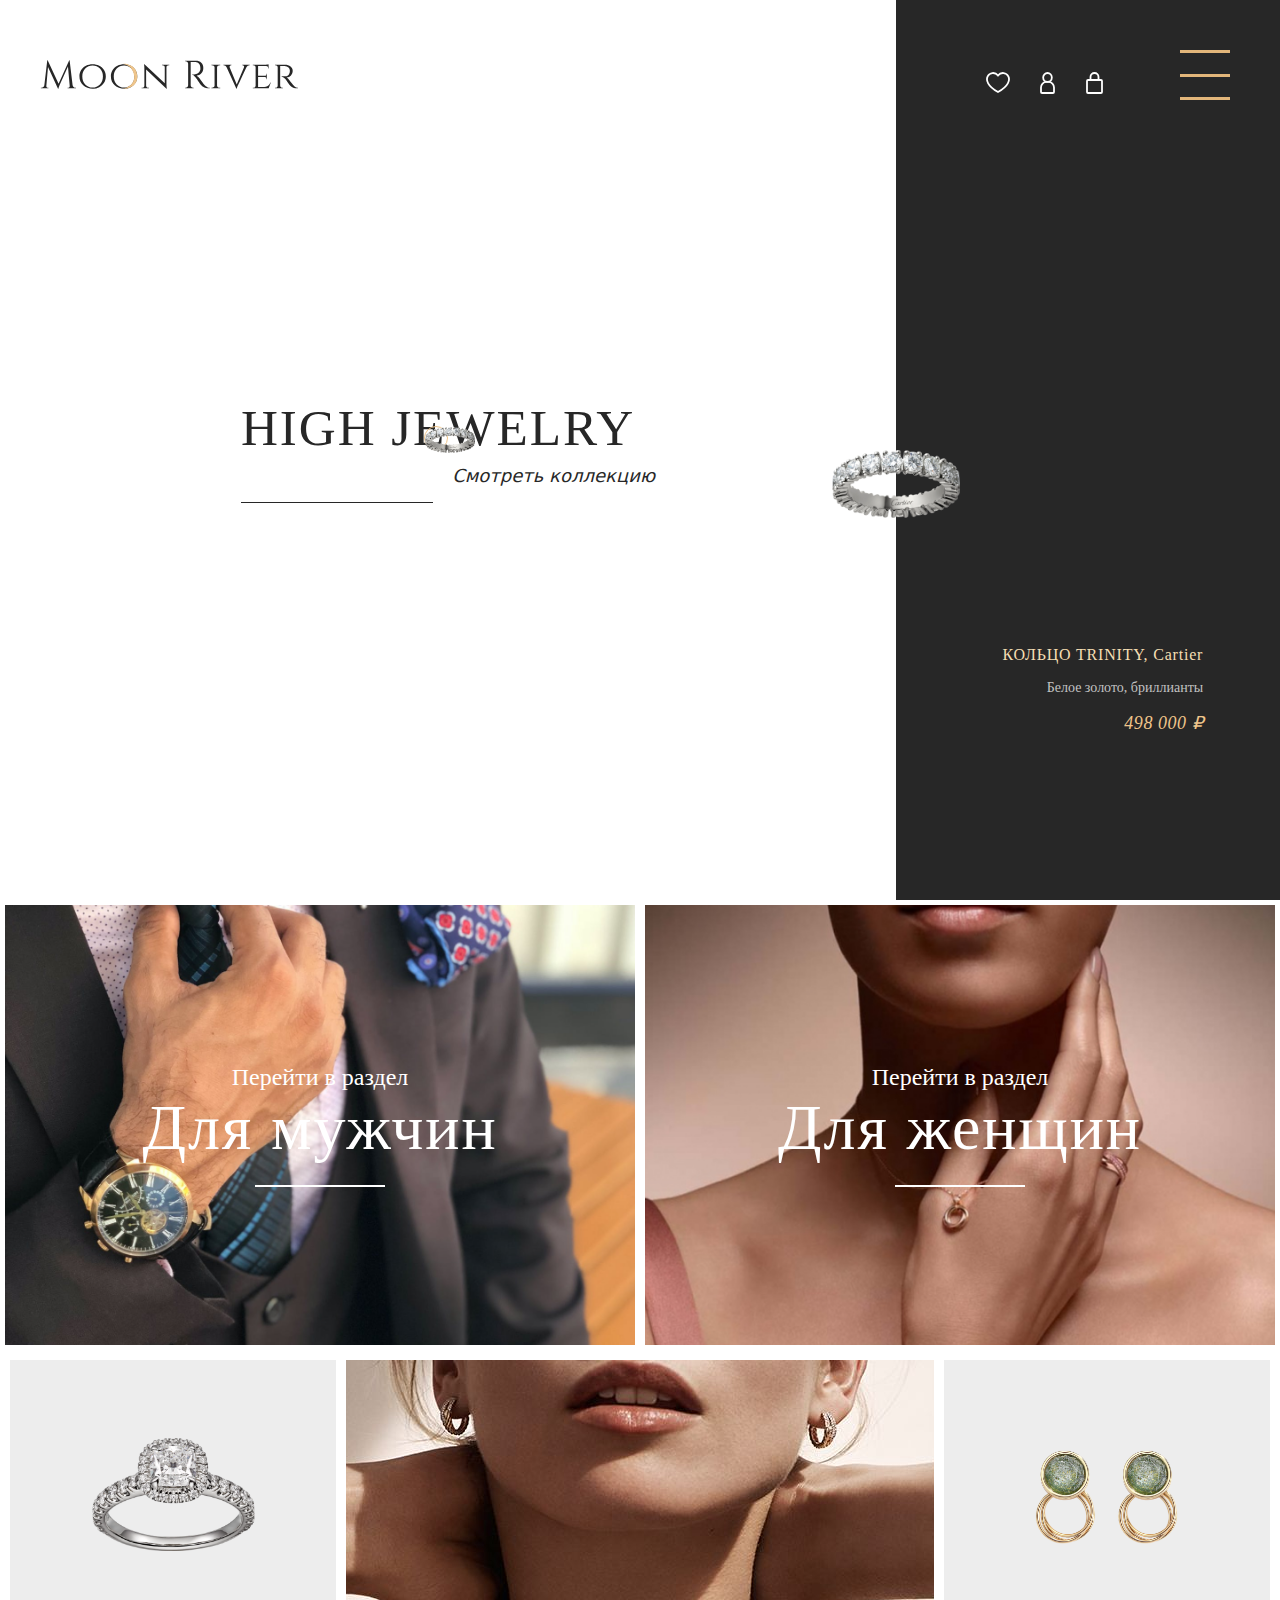
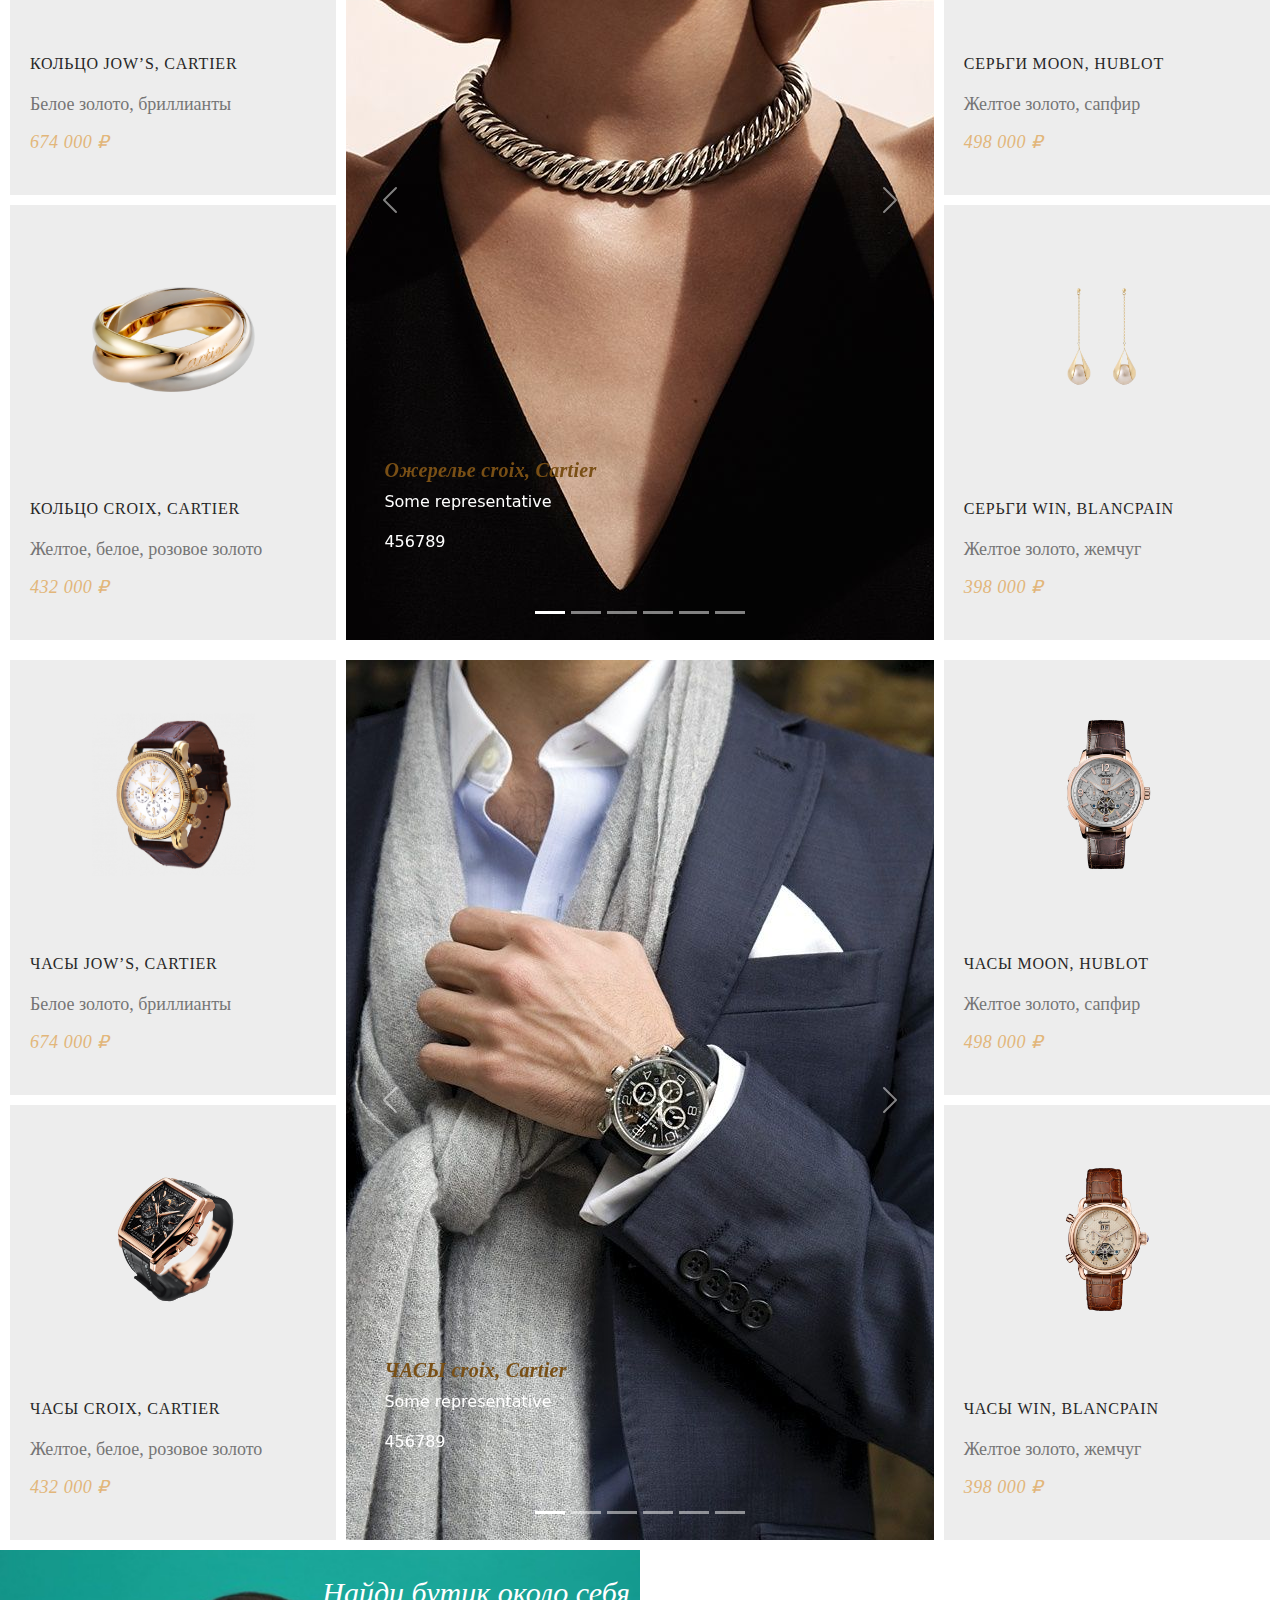
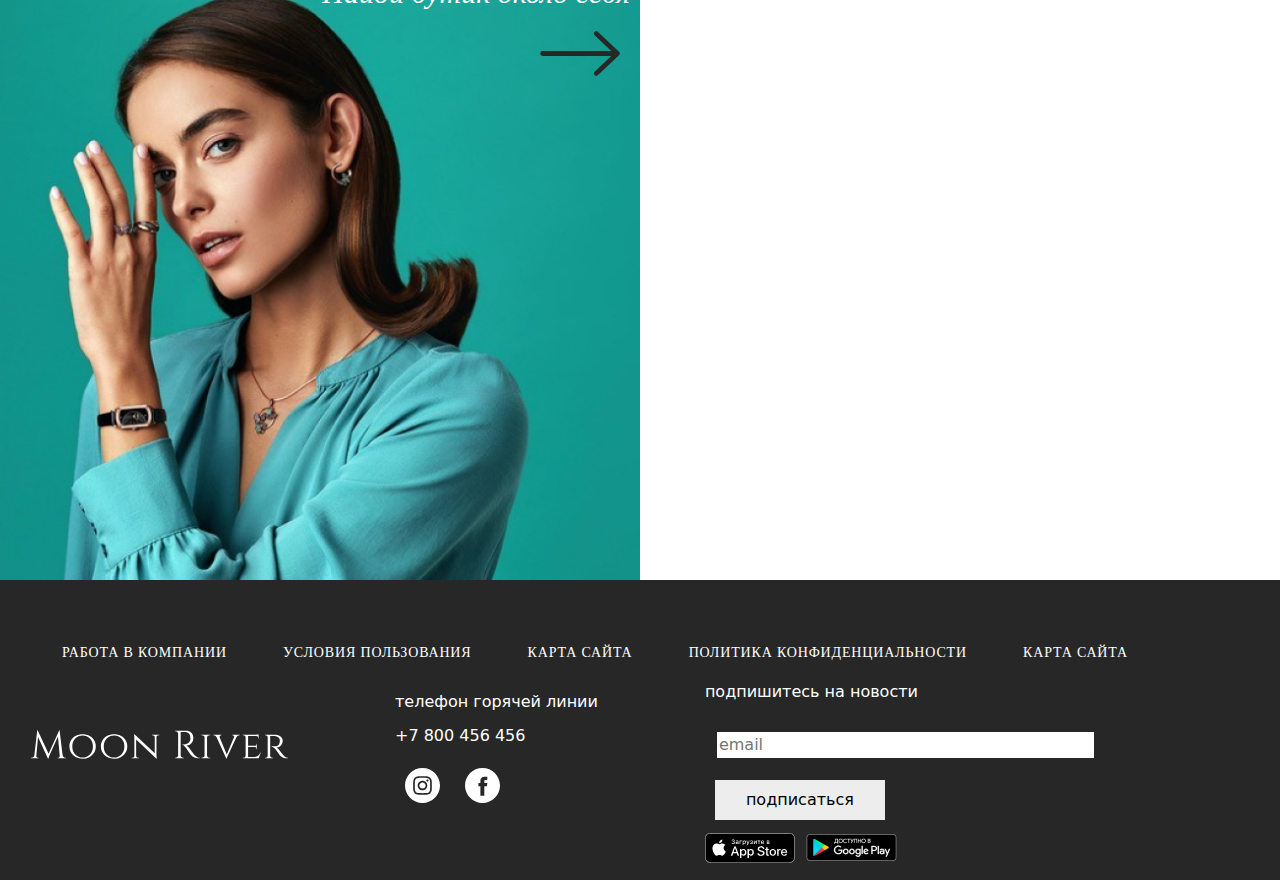
==== commit 52b5113e: "snow" ====
--- a/index.html
+++ b/index.html
@@ -24,6 +24,158 @@
           
           <!-- ПЕРВЫЙ БЛОК__________________________________________________ -->
           <div class="header">
+            <div class="snow">
+              <div class="snow__flake">*</div>
+              <div class="snow__flake">*</div>
+              <div class="snow__flake">*</div>
+              <div class="snow__flake">*</div>
+              <div class="snow__flake">*</div>
+              <div class="snow__flake">*</div>
+              <div class="snow__flake">*</div>
+              <div class="snow__flake">*</div>
+              <div class="snow__flake">*</div>
+              <div class="snow__flake">*</div>
+              <div class="snow__flake">*</div>
+              <div class="snow__flake">*</div>
+              <div class="snow__flake">*</div>
+              <div class="snow__flake">*</div>
+              <div class="snow__flake">*</div>
+              <div class="snow__flake">*</div>
+              <div class="snow__flake">*</div>
+              <div class="snow__flake">*</div>
+              <div class="snow__flake">*</div>
+              <div class="snow__flake">*</div>
+              <div class="snow__flake">*</div>
+              <div class="snow__flake">*</div>
+              <div class="snow__flake">*</div>
+              <div class="snow__flake">*</div>
+              <div class="snow__flake">*</div>
+              <div class="snow__flake">*</div>
+              <div class="snow__flake">*</div>
+              <div class="snow__flake">*</div>
+              <div class="snow__flake">*</div>
+              <div class="snow__flake">*</div>
+              <div class="snow__flake">*</div>
+              <div class="snow__flake">*</div>
+              <div class="snow__flake">*</div>
+              <div class="snow__flake">*</div>
+              <div class="snow__flake">*</div>
+              <div class="snow__flake">*</div>
+              <div class="snow__flake">*</div>
+              <div class="snow__flake">*</div>
+              <div class="snow__flake">*</div>
+              <div class="snow__flake">*</div>
+              <div class="snow__flake">*</div>
+              <div class="snow__flake">*</div>
+              <div class="snow__flake">*</div>
+              <div class="snow__flake">*</div>
+              <div class="snow__flake">*</div>
+              <div class="snow__flake">*</div>
+              <div class="snow__flake">*</div>
+              <div class="snow__flake">*</div>
+              <div class="snow__flake">*</div>
+              <div class="snow__flake">*</div>
+              <div class="snow__flake">*</div>
+              <div class="snow__flake">*</div>
+              <div class="snow__flake">*</div>
+              <div class="snow__flake">*</div>
+              <div class="snow__flake">*</div>
+              <div class="snow__flake">*</div>
+              <div class="snow__flake">*</div>
+              <div class="snow__flake">*</div>
+              <div class="snow__flake">*</div>
+              <div class="snow__flake">*</div>
+              <div class="snow__flake">*</div>
+              <div class="snow__flake">*</div>
+              <div class="snow__flake">*</div>
+              <div class="snow__flake">*</div>
+              <div class="snow__flake">*</div>
+              <div class="snow__flake">*</div>
+              <div class="snow__flake">*</div>
+              <div class="snow__flake">*</div>
+              <div class="snow__flake">*</div>
+              <div class="snow__flake">*</div>
+              <div class="snow__flake">*</div>
+              <div class="snow__flake">*</div>
+              <div class="snow__flake">*</div>
+              <div class="snow__flake">*</div>
+              <div class="snow__flake">*</div>
+              <div class="snow__flake">*</div>
+              <div class="snow__flake">*</div>
+              <div class="snow__flake">*</div>
+              <div class="snow__flake">*</div>
+              <div class="snow__flake">*</div>
+              <div class="snow__flake">*</div>
+              <div class="snow__flake">*</div>
+              <div class="snow__flake">*</div>
+              <div class="snow__flake">*</div>
+              <div class="snow__flake">*</div>
+              <div class="snow__flake">*</div>
+              <div class="snow__flake">*</div>
+              <div class="snow__flake">*</div>
+              <div class="snow__flake">*</div>
+              <div class="snow__flake">*</div>
+              <div class="snow__flake">*</div>
+              <div class="snow__flake">*</div>
+              <div class="snow__flake">*</div>
+              <div class="snow__flake">*</div>
+              <div class="snow__flake">*</div>
+              <div class="snow__flake">*</div>
+              <div class="snow__flake">*</div>
+              <div class="snow__flake">*</div>
+              <div class="snow__flake">*</div>
+              <div class="snow__flake">*</div>
+              <div class="snow__flake">*</div>
+              <div class="snow__flake">*</div>
+              <div class="snow__flake">*</div>
+              <div class="snow__flake">*</div>
+              <div class="snow__flake">*</div>
+              <div class="snow__flake">*</div>
+              <div class="snow__flake">*</div>
+              <div class="snow__flake">*</div>
+              <div class="snow__flake">*</div>
+              <div class="snow__flake">*</div>
+              <div class="snow__flake">*</div>
+              <div class="snow__flake">*</div>
+              <div class="snow__flake">*</div>
+              <div class="snow__flake">*</div>
+              <div class="snow__flake">*</div>
+              <div class="snow__flake">*</div>
+              <div class="snow__flake">*</div>
+              <div class="snow__flake">*</div>
+              <div class="snow__flake">*</div>
+              <div class="snow__flake">*</div>
+              <div class="snow__flake">*</div>
+              <div class="snow__flake">*</div>
+              <div class="snow__flake">*</div>
+              <div class="snow__flake">*</div>
+              <div class="snow__flake">*</div>
+              <div class="snow__flake">*</div>
+              <div class="snow__flake">*</div>
+              <div class="snow__flake">*</div>
+              <div class="snow__flake">*</div>
+              <div class="snow__flake">*</div>
+              <div class="snow__flake">*</div>
+              <div class="snow__flake">*</div>
+              <div class="snow__flake">*</div>
+              <div class="snow__flake">*</div>
+              <div class="snow__flake">*</div>
+              <div class="snow__flake">*</div>
+              <div class="snow__flake">*</div>
+              <div class="snow__flake">*</div>
+              <div class="snow__flake">*</div>
+              <div class="snow__flake">*</div>
+              <div class="snow__flake">*</div>
+              <div class="snow__flake">*</div>
+              <div class="snow__flake">*</div>
+              <div class="snow__flake">*</div>
+              <div class="snow__flake">*</div>
+              <div class="snow__flake">*</div>
+              <div class="snow__flake">*</div>
+              <div class="snow__flake">*</div>
+              <div class="snow__flake">*</div>
+              <div class="snow__flake">*</div>
+            </div>
           <label>
      
            <!-- КНОПКА БУРГЕР МЕНЮ ___________________-->
@@ -830,6 +982,7 @@
            });
       });
     </script>
+    <script src="js/snow.js"></script>
 </body>
 
 </html>--- a/css/style.css
+++ b/css/style.css
@@ -1,8 +1,4 @@
-* {
-  padding: 0;
-  margin: 0;
-  border: 0;
-}
+
 :root{
   --color1:#EDEDED;
   --color2:green;
@@ -34,6 +30,39 @@
   display: flex;
   overflow: hidden;
   
+}
+
+/* SNOW */
+
+.snow{
+  --animation-name: snowfall;
+  position: fixed;
+  left: 0;
+  right: 0;
+  top: 0;
+  bottom: 0;
+  z-index: 100;
+  display: flex;
+  justify-content: space-between;
+  pointer-events: none;
+}
+.snow__flake{
+  position: relative;
+  top: -1.5em;
+  color: #E2B67A;
+  animation-name: var(--animation-name);
+  animation-timing-function: ease-in-out;
+  animation-iteration-count: infinite;
+  will-change: transform;
+  
+}
+@keyframes snowfall{
+  0%{
+    transform: translateY(0);
+  }
+  100%{
+    transform: translateY(101vh);
+  }
 }
 
 /* ЛЕВАЯ ЧАСТЬ ПЕРВОГО БЛОКА_____________________ */
@@ -828,27 +857,34 @@
  }
 }
 
-  
-
- 
-  
- 
-  
-  
-  
-
- 
- 
-  
-  
-  
-
-
-
-
-
-
-
-
-
-
+
+
+
+
+
+
+
+  
+
+ 
+  
+ 
+  
+  
+  
+
+ 
+ 
+  
+  
+  
+
+
+
+
+
+
+
+
+
+
